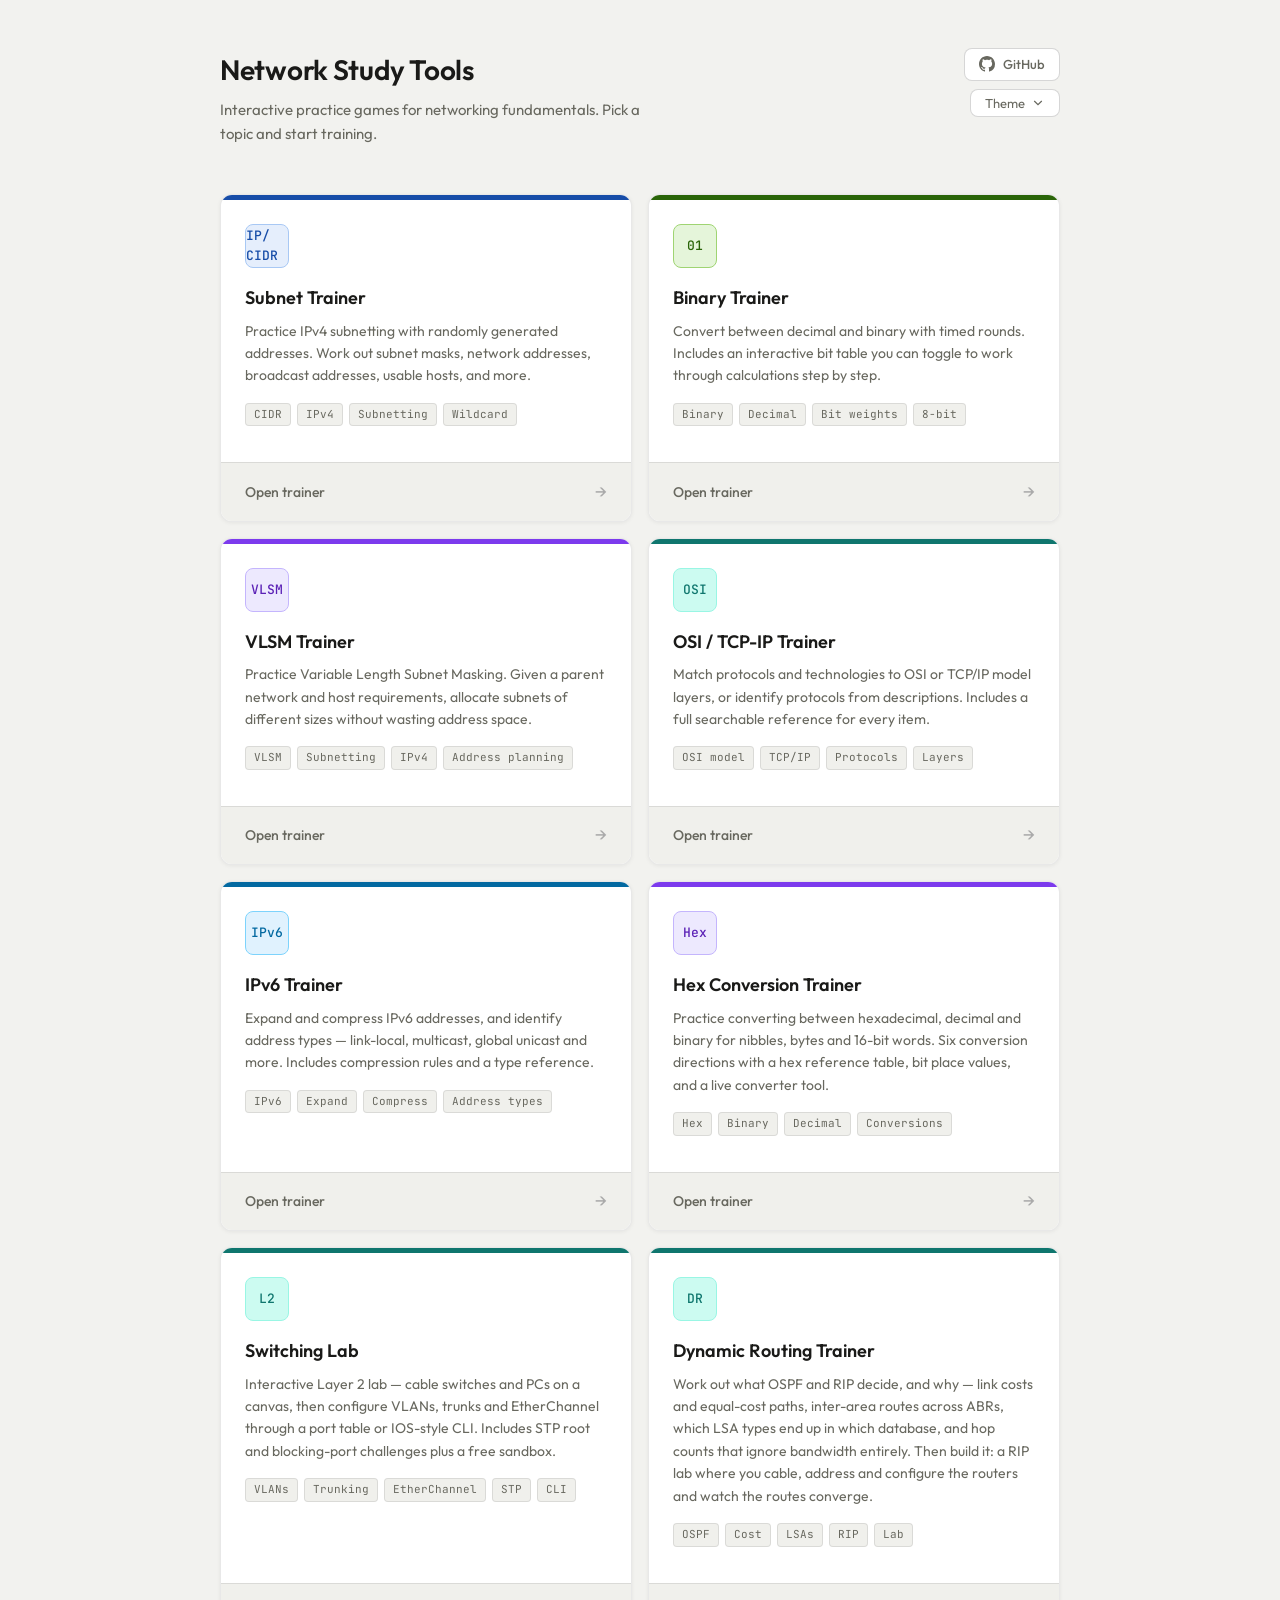
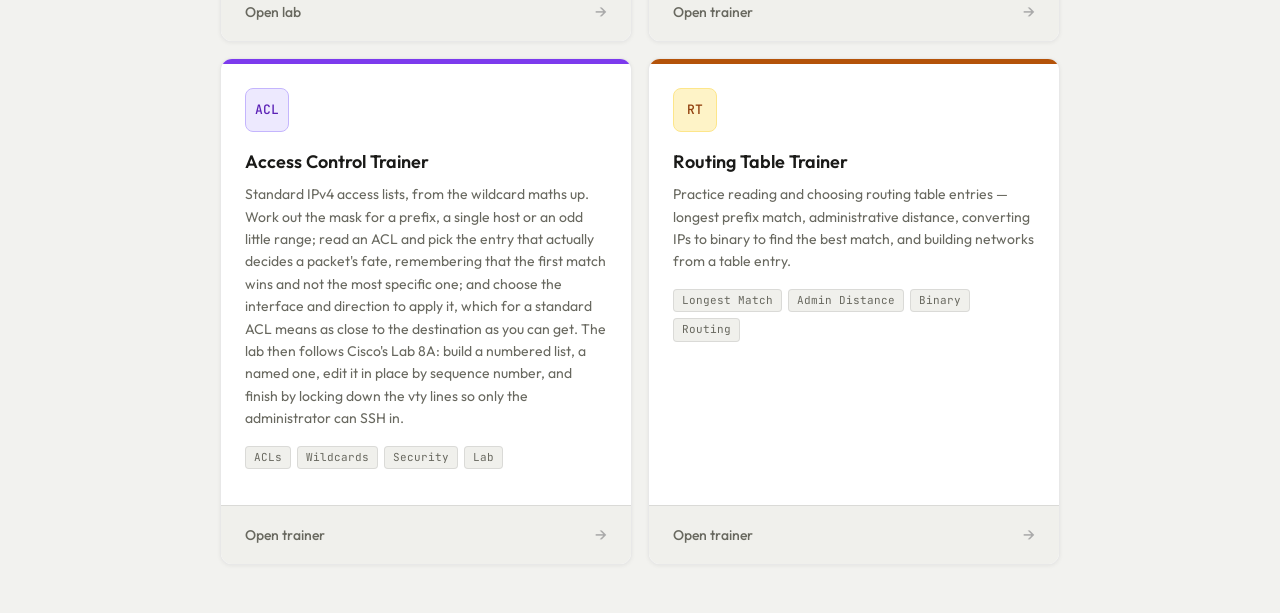
==== index.html @ 1c3f38e8 "Add the Access Control Trainer: standard IPv4 ACLs A new page with three drills and a lab, mirroring" ====
<!DOCTYPE html>
<html lang="en">
<head>
<meta charset="UTF-8">
<meta name="viewport" content="width=device-width, initial-scale=1.0">
<title>Network Study Tools</title>
<link rel="stylesheet" href="styles.css">
<script src="theme.js"></script>
<script src="custom-theme.js"></script>
</head>
<body class="index-page">
<div class="wrap">

  <div class="site-header">
    <div>
      <div class="site-title">Network Study Tools</div>
      <div class="site-sub">Interactive practice games for networking fundamentals. Pick a topic and start training.</div>
    </div>
    <div class="hdr-right">
      <a class="gh-link" href="https://github.com/Josh9569/Networking_Essentials" target="_blank" rel="noopener" title="View source on GitHub">
        <svg viewBox="0 0 16 16" fill="currentColor" aria-hidden="true"><path d="M8 0C3.58 0 0 3.58 0 8c0 3.54 2.29 6.53 5.47 7.59.4.07.55-.17.55-.38 0-.19-.01-.82-.01-1.49-2.01.37-2.53-.49-2.69-.94-.09-.23-.48-.94-.82-1.13-.28-.15-.68-.52-.01-.53.63-.01 1.08.58 1.23.82.72 1.21 1.87.87 2.33.66.07-.52.28-.87.51-1.07-1.78-.2-3.64-.89-3.64-3.95 0-.87.31-1.59.82-2.15-.08-.2-.36-1.02.08-2.12 0 0 .67-.21 2.2.82.64-.18 1.32-.27 2-.27s1.36.09 2 .27c1.53-1.04 2.2-.82 2.2-.82.44 1.1.16 1.92.08 2.12.51.56.82 1.27.82 2.15 0 3.07-1.87 3.75-3.65 3.95.29.25.54.73.54 1.48 0 1.07-.01 1.93-.01 2.2 0 .21.15.46.55.38A8.01 8.01 0 0 0 16 8c0-4.42-3.58-8-8-8z"/></svg>
        <span>GitHub</span>
      </a>
      <div id="theme-toggle-slot"></div>
    </div>
  </div>

  <div class="card-grid">

    <a href="subnet_trainer.html" class="game-card">
      <div class="card-accent blue"></div>
      <div class="card-body">
        <div class="card-icon blue">IP/&#8203;CIDR</div>
        <div class="card-title">Subnet Trainer</div>
        <div class="card-desc">Practice IPv4 subnetting with randomly generated addresses. Work out subnet masks, network addresses, broadcast addresses, usable hosts, and more.</div>
        <div class="card-tags">
          <span class="tag">CIDR</span>
          <span class="tag">IPv4</span>
          <span class="tag">Subnetting</span>
          <span class="tag">Wildcard</span>
        </div>
      </div>
      <div class="card-footer">
        <span class="play-label">Open trainer</span>
        <span class="play-arrow">&#8594;</span>
      </div>
    </a>

    <a href="binary_game.html" class="game-card">
      <div class="card-accent green"></div>
      <div class="card-body">
        <div class="card-icon green">01</div>
        <div class="card-title">Binary Trainer</div>
        <div class="card-desc">Convert between decimal and binary with timed rounds. Includes an interactive bit table you can toggle to work through calculations step by step.</div>
        <div class="card-tags">
          <span class="tag">Binary</span>
          <span class="tag">Decimal</span>
          <span class="tag">Bit weights</span>
          <span class="tag">8-bit</span>
        </div>
      </div>
      <div class="card-footer">
        <span class="play-label">Open trainer</span>
        <span class="play-arrow">&#8594;</span>
      </div>
    </a>


    <a href="vlsm_game.html" class="game-card">
      <div class="card-accent purple"></div>
      <div class="card-body">
        <div class="card-icon purple">VLSM</div>
        <div class="card-title">VLSM Trainer</div>
        <div class="card-desc">Practice Variable Length Subnet Masking. Given a parent network and host requirements, allocate subnets of different sizes without wasting address space.</div>
        <div class="card-tags">
          <span class="tag">VLSM</span>
          <span class="tag">Subnetting</span>
          <span class="tag">IPv4</span>
          <span class="tag">Address planning</span>
        </div>
      </div>
      <div class="card-footer">
        <span class="play-label">Open trainer</span>
        <span class="play-arrow">&#8594;</span>
      </div>
    </a>


    <a href="osi_game.html" class="game-card">
      <div class="card-accent teal"></div>
      <div class="card-body">
        <div class="card-icon teal">OSI</div>
        <div class="card-title">OSI / TCP-IP Trainer</div>
        <div class="card-desc">Match protocols and technologies to OSI or TCP/IP model layers, or identify protocols from descriptions. Includes a full searchable reference for every item.</div>
        <div class="card-tags">
          <span class="tag">OSI model</span>
          <span class="tag">TCP/IP</span>
          <span class="tag">Protocols</span>
          <span class="tag">Layers</span>
        </div>
      </div>
      <div class="card-footer">
        <span class="play-label">Open trainer</span>
        <span class="play-arrow">&#8594;</span>
      </div>
    </a>


    <a href="ipv6_game.html" class="game-card">
      <div class="card-accent sky"></div>
      <div class="card-body">
        <div class="card-icon sky">IPv6</div>
        <div class="card-title">IPv6 Trainer</div>
        <div class="card-desc">Expand and compress IPv6 addresses, and identify address types — link-local, multicast, global unicast and more. Includes compression rules and a type reference.</div>
        <div class="card-tags">
          <span class="tag">IPv6</span>
          <span class="tag">Expand</span>
          <span class="tag">Compress</span>
          <span class="tag">Address types</span>
        </div>
      </div>
      <div class="card-footer">
        <span class="play-label">Open trainer</span>
        <span class="play-arrow">&#8594;</span>
      </div>
    </a>


    <a href="hex_game.html" class="game-card">
      <div class="card-accent purple"></div>
      <div class="card-body">
        <div class="card-icon purple">Hex</div>
        <div class="card-title">Hex Conversion Trainer</div>
        <div class="card-desc">Practice converting between hexadecimal, decimal and binary for nibbles, bytes and 16-bit words. Six conversion directions with a hex reference table, bit place values, and a live converter tool.</div>
        <div class="card-tags">
          <span class="tag">Hex</span>
          <span class="tag">Binary</span>
          <span class="tag">Decimal</span>
          <span class="tag">Conversions</span>
        </div>
      </div>
      <div class="card-footer">
        <span class="play-label">Open trainer</span>
        <span class="play-arrow">&#8594;</span>
      </div>
    </a>


    <a href="switching_lab.html" class="game-card">
      <div class="card-accent teal"></div>
      <div class="card-body">
        <div class="card-icon teal">L2</div>
        <div class="card-title">Switching Lab</div>
        <div class="card-desc">Interactive Layer 2 lab — cable switches and PCs on a canvas, then configure VLANs, trunks and EtherChannel through a port table or IOS-style CLI. Includes STP root and blocking-port challenges plus a free sandbox.</div>
        <div class="card-tags">
          <span class="tag">VLANs</span>
          <span class="tag">Trunking</span>
          <span class="tag">EtherChannel</span>
          <span class="tag">STP</span>
          <span class="tag">CLI</span>
        </div>
      </div>
      <div class="card-footer">
        <span class="play-label">Open lab</span>
        <span class="play-arrow">&#8594;</span>
      </div>
    </a>


    <a href="dynamic_routing.html" class="game-card">
      <div class="card-accent teal"></div>
      <div class="card-body">
        <div class="card-icon teal">DR</div>
        <div class="card-title">Dynamic Routing Trainer</div>
        <div class="card-desc">Work out what OSPF and RIP decide, and why — link costs and equal-cost paths, inter-area routes across ABRs, which LSA types end up in which database, and hop counts that ignore bandwidth entirely. Then build it: a RIP lab where you cable, address and configure the routers and watch the routes converge.</div>
        <div class="card-tags">
          <span class="tag">OSPF</span>
          <span class="tag">Cost</span>
          <span class="tag">LSAs</span>
          <span class="tag">RIP</span>
          <span class="tag">Lab</span>
        </div>
      </div>
      <div class="card-footer">
        <span class="play-label">Open trainer</span>
        <span class="play-arrow">&#8594;</span>
      </div>
    </a>

    <a href="access_control.html" class="game-card">
      <div class="card-accent purple"></div>
      <div class="card-body">
        <div class="card-icon purple">ACL</div>
        <div class="card-title">Access Control Trainer</div>
        <div class="card-desc">Standard IPv4 access lists, from the wildcard maths up. Work out the mask for a prefix, a single host or an odd little range; read an ACL and pick the entry that actually decides a packet's fate, remembering that the first match wins and not the most specific one; and choose the interface and direction to apply it, which for a standard ACL means as close to the destination as you can get. The lab then follows Cisco's Lab 8A: build a numbered list, a named one, edit it in place by sequence number, and finish by locking down the vty lines so only the administrator can SSH in.</div>
        <div class="card-tags">
          <span class="tag">ACLs</span>
          <span class="tag">Wildcards</span>
          <span class="tag">Security</span>
          <span class="tag">Lab</span>
        </div>
      </div>
      <div class="card-footer">
        <span class="play-label">Open trainer</span>
        <span class="play-arrow">&#8594;</span>
      </div>
    </a>

    <a href="routing_game.html" class="game-card">
      <div class="card-accent amber"></div>
      <div class="card-body">
        <div class="card-icon amber">RT</div>
        <div class="card-title">Routing Table Trainer</div>
        <div class="card-desc">Practice reading and choosing routing table entries — longest prefix match, administrative distance, converting IPs to binary to find the best match, and building networks from a table entry.</div>
        <div class="card-tags">
          <span class="tag">Longest Match</span>
          <span class="tag">Admin Distance</span>
          <span class="tag">Binary</span>
          <span class="tag">Routing</span>
        </div>
      </div>
      <div class="card-footer">
        <span class="play-label">Open trainer</span>
        <span class="play-arrow">&#8594;</span>
      </div>
    </a>

  </div>

</div>
</body>
</html>
---- styles.css ----
/* Self-hosted (fonts/) instead of Google Fonts — @import from
   fonts.googleapis.com was render-blocking (CSS parsing stalls until it
   resolves, then a second external origin for the actual font files on
   fonts.gstatic.com) and an unnecessary external dependency for a fully
   static site. Only the weights actually used anywhere in this file are
   here — see fonts/Outfit/ and fonts/JetBrains_Mono/ for the OFL license
   these are distributed under. */
@font-face { font-family: 'Outfit'; src: url('fonts/Outfit/static/Outfit-Regular.ttf') format('truetype'); font-weight: 400; font-style: normal; font-display: swap; }
@font-face { font-family: 'Outfit'; src: url('fonts/Outfit/static/Outfit-Medium.ttf') format('truetype'); font-weight: 500; font-style: normal; font-display: swap; }
@font-face { font-family: 'Outfit'; src: url('fonts/Outfit/static/Outfit-SemiBold.ttf') format('truetype'); font-weight: 600; font-style: normal; font-display: swap; }
@font-face { font-family: 'JetBrains Mono'; src: url('fonts/JetBrains_Mono/static/JetBrainsMono-Regular.ttf') format('truetype'); font-weight: 400; font-style: normal; font-display: swap; }
@font-face { font-family: 'JetBrains Mono'; src: url('fonts/JetBrains_Mono/static/JetBrainsMono-Medium.ttf') format('truetype'); font-weight: 500; font-style: normal; font-display: swap; }

/* ── Variables ─────────────────────────────────────────────────────────────── */
:root {
  --bg:        #f2f2ef;
  --surface:   #ffffff;
  --surface-s: #f0f0ec;
  --text:      #1a1a18;
  --text-s:    #68685f;
  --text-t:    #aaa;
  --border:    rgba(0,0,0,.09);
  --border-m:  rgba(0,0,0,.16);
  --info-bg:   #e5eefc;
  --info-text: #174da8;
  --info-bdr:  #a8c8f4;
  --ok-bg:     #e5f5da;
  --ok-text:   #2a6508;
  --ok-bdr:    #9fd472;
  --warn-bg:   #fdf2d0;
  --warn-text: #8a5200;
  --warn-bdr:  #f0c660;
  --err-bg:    #fce8e8;
  --err-text:  #b22020;
  --err-bdr:   #f0a0a0;
  --r:         8px;
  --rl:        12px;
  --font:  'Outfit', system-ui, sans-serif;
  --mono:  'JetBrains Mono', 'Fira Code', monospace;
}
@media (prefers-color-scheme: dark) {
  :root {
    --bg:        #141412;
    --surface:   #1e1e1c;
    --surface-s: #272725;
    --text:      #f0f0ec;
    --text-s:    #999;
    --text-t:    #555;
    --border:    rgba(255,255,255,.09);
    --border-m:  rgba(255,255,255,.16);
    --info-bg:   #0a1e40;
    --info-text: #7aabf0;
    --info-bdr:  #1a4fa5;
    --ok-bg:     #0a200a;
    --ok-text:   #7ec050;
    --ok-bdr:    #2a6508;
    --warn-bg:   #201200;
    --warn-text: #f0c660;
    --warn-bdr:  #8a5200;
    --err-bg:    #200808;
    --err-text:  #f09090;
    --err-bdr:   #b22020;
  }
}

/* Explicit overrides set by theme.js (data-theme attr on <html>) always win over the
   prefers-color-scheme media query above, regardless of source order, because an
   attribute selector on :root is more specific than a bare :root. This is what lets a
   manual light/dark choice persist across pages and override the OS preference. */
:root[data-theme="light"] {
  --bg:        #f2f2ef;
  --surface:   #ffffff;
  --surface-s: #f0f0ec;
  --text:      #1a1a18;
  --text-s:    #68685f;
  --text-t:    #aaa;
  --border:    rgba(0,0,0,.09);
  --border-m:  rgba(0,0,0,.16);
  --info-bg:   #e5eefc;
  --info-text: #174da8;
  --info-bdr:  #a8c8f4;
  --ok-bg:     #e5f5da;
  --ok-text:   #2a6508;
  --ok-bdr:    #9fd472;
  --warn-bg:   #fdf2d0;
  --warn-text: #8a5200;
  --warn-bdr:  #f0c660;
  --err-bg:    #fce8e8;
  --err-text:  #b22020;
  --err-bdr:   #f0a0a0;
}
:root[data-theme="dark"] {
  --bg:        #141412;
  --surface:   #1e1e1c;
  --surface-s: #272725;
  --text:      #f0f0ec;
  --text-s:    #999;
  --text-t:    #555;
  --border:    rgba(255,255,255,.09);
  --border-m:  rgba(255,255,255,.16);
  --info-bg:   #0a1e40;
  --info-text: #7aabf0;
  --info-bdr:  #1a4fa5;
  --ok-bg:     #0a200a;
  --ok-text:   #7ec050;
  --ok-bdr:    #2a6508;
  --warn-bg:   #201200;
  --warn-text: #f0c660;
  --warn-bdr:  #8a5200;
  --err-bg:    #200808;
  --err-text:  #f09090;
  --err-bdr:   #b22020;
}

/* ── Global theme dropdown (injected by theme.js into #theme-toggle-slot on every page) ──
   Light / Dark / Sync with Device, mirroring the per-page "Options" dropdown's
   look (.opt-btn/.opt-menu/.opt-row) but sized to sit in the header next to
   the chips/GitHub link, with its own class names to avoid colliding with
   each trainer page's own Options dropdown. */
.theme-dd            { position: relative; flex-shrink: 0; }
.theme-dd-btn        { display: flex; align-items: center; gap: 6px; background: var(--surface); border: 1px solid var(--border-m); border-radius: var(--r); padding: 5px 14px; font-family: var(--font); font-size: 13px; color: var(--text-s); cursor: pointer; transition: all .15s; }
.theme-dd-btn:hover  { background: var(--surface-s); color: var(--text); }
.theme-dd.open .theme-dd-btn { background: var(--surface-s); color: var(--text); }
.theme-dd-btn svg    { width: 14px; height: 14px; stroke: currentColor; fill: none; stroke-width: 2; stroke-linecap: round; transition: transform .2s; }
.theme-dd.open .theme-dd-btn svg { transform: rotate(180deg); }

.theme-dd-menu       { display: none; position: absolute; right: 0; top: calc(100% + 6px); width: 190px; background: var(--surface); border: 1px solid var(--border-m); border-radius: var(--rl); padding: 6px; z-index: 100; box-shadow: 0 4px 16px rgba(0,0,0,.10); }
.theme-dd.open .theme-dd-menu { display: block; }
.theme-dd-label      { font-size: 11px; letter-spacing: .07em; text-transform: uppercase; color: var(--text-t); padding: 6px 10px 4px; }
.theme-dd-item       { display: flex; align-items: center; justify-content: space-between; gap: 8px; width: 100%; padding: 8px 10px; border: none; border-radius: var(--r); background: transparent; font-family: var(--font); font-size: 14px; color: var(--text); text-align: left; cursor: pointer; transition: background .12s; }
.theme-dd-item:hover { background: var(--surface-s); }
.theme-dd-item.on    { color: var(--info-text); font-weight: 500; }
.theme-dd-check      { width: 14px; height: 14px; stroke: currentColor; fill: none; stroke-width: 2.5; stroke-linecap: round; stroke-linejoin: round; flex-shrink: 0; }
.theme-dd-item-icons { display: flex; align-items: center; gap: 4px; flex-shrink: 0; }
.theme-dd-edit       { display: flex; align-items: center; justify-content: center; width: 22px; height: 22px; flex-shrink: 0; border: none; border-radius: 6px; background: transparent; color: var(--text-t); cursor: pointer; }
.theme-dd-edit:hover { background: var(--surface); color: var(--info-text); }
.theme-dd-edit svg   { width: 13px; height: 13px; stroke: currentColor; fill: none; stroke-width: 2; stroke-linecap: round; stroke-linejoin: round; }

/* Fallback only: if a page has no #theme-toggle-slot, theme.js pins the dropdown to the corner. */
.theme-dd.tt-fixed          { position: fixed; top: 16px; right: 16px; z-index: 1000; }
.theme-dd.tt-fixed .theme-dd-btn { box-shadow: 0 2px 8px rgba(0,0,0,.08); }

/* ── Reset & base ───────────────────────────────────────────────────────────── */
*, *::before, *::after { box-sizing: border-box; margin: 0; padding: 0; }
body { font-family: var(--font); background-color: var(--bg); background-image: var(--custom-bg-image, none); background-attachment: fixed; background-size: cover; color: var(--text); min-height: 100vh; padding: 2rem 1rem; line-height: 1.6; }
.wrap { max-width: 840px; margin: 0 auto; }
sup  { font-size: .65em; vertical-align: super; }

/* ── Nav ────────────────────────────────────────────────────────────────────── */
.home-link { font-size: 12px; color: var(--text-t); text-decoration: none; display: inline-block; margin-bottom: .5rem; transition: color .15s; }
.home-link:hover { color: var(--text-s); }

/* ── Header ─────────────────────────────────────────────────────────────────── */
.hdr       { display: flex; align-items: flex-start; justify-content: space-between; margin-bottom: 1.5rem; flex-wrap: wrap; gap: 1rem; }
.hdr-title { font-size: 22px; font-weight: 600; }
.hdr-sub   { font-size: 13px; color: var(--text-s); margin-top: 2px; }
.hdr-right { display: flex; flex-direction: column; align-items: flex-end; gap: 8px; }
.chips     { display: flex; gap: 8px; flex-wrap: wrap; }
.chip      { background: var(--surface); border: 1px solid var(--border-m); border-radius: var(--r); padding: 5px 14px; font-size: 13px; color: var(--text-s); }
.chip b    { color: var(--text); font-weight: 500; font-family: var(--mono); }

/* ── Selector buttons (class / mode) ───────────────────────────────────────── */
.cls-row       { display: flex; align-items: center; gap: 8px; margin-bottom: 1rem; flex-wrap: wrap; }
.cls-row > span { font-size: 13px; color: var(--text-s); }
.cbtn       { padding: 5px 14px; border-radius: var(--r); border: 1px solid var(--border-m); background: transparent; cursor: pointer; font-size: 13px; font-family: var(--font); color: var(--text-s); transition: all .15s; }
.cbtn:hover { background: var(--surface-s); color: var(--text); }
.cbtn.on    { background: var(--info-bg); border-color: var(--info-bdr); color: var(--info-text); font-weight: 500; }
.cbtn:disabled, .cbtn:disabled:hover { opacity: .28; cursor: not-allowed; background: transparent; color: var(--text-t); }

/* ── Question card & IP Display ─────────────────────────────────────────────── */
.qcard  { background: var(--surface); border: 1px solid var(--border); border-radius: var(--rl); padding: 1.25rem 1.5rem; margin-bottom: 1rem; }
.qlbl   { font-size: 11px; letter-spacing: .08em; text-transform: uppercase; color: var(--text-t); margin-bottom: .4rem; }
/* A .qlbl section heading that collapses whatever sits under it — pair it
   with .qlbl on a <button>. Chevron points up while the section is open and
   flips down when it's collapsed, the same rotate-on-state idiom .opt-btn
   uses for the Options menu. Reusable on any page: the button owns the
   heading, the page owns what gets hidden. */
/* Resets only what a <button> needs resetting — font-family (the UA's `font`
   shorthand wipes it, and .qlbl doesn't set one), background, border,
   padding. Deliberately NOT font-size/letter-spacing/text-transform/color:
   those come from .qlbl on the same element, and `inherit` here would take
   the parent's values instead, quietly undoing the heading's own styling. */
.sec-toggle       { display: flex; align-items: center; gap: 6px; background: transparent; border: none; padding: 0; cursor: pointer; font-family: inherit; }
.sec-toggle:hover { color: var(--text-s); }
.sec-toggle svg   { width: 12px; height: 12px; stroke: currentColor; fill: none; stroke-width: 2.5; stroke-linecap: round; stroke-linejoin: round; transition: transform .2s; transform: rotate(180deg); }
.sec-toggle.collapsed svg { transform: rotate(0deg); }

/* Instructions pop-out (packet-tracer labs only — switching_lab.html always,
   routing_game.html only while on its IP Routing topic). Same .qcard, same
   look, just pinned to the viewport and slimmed down so it stays visible
   while the learner works the canvas/CLI further down the page. */
.qcard-hdr        { display: flex; align-items: flex-start; justify-content: space-between; gap: 8px; }
.qcard-hdr .qlbl  { margin-bottom: 0; }
.qcard-pop-btn    { width: 22px; height: 22px; margin-top: -2px; display: flex; align-items: center; justify-content: center; flex-shrink: 0; border: none; border-radius: 6px; background: transparent; color: var(--text-t); cursor: pointer; }
.qcard-pop-btn:hover { background: var(--surface-s); color: var(--info-text); }
.qcard-pop-btn svg { width: 14px; height: 14px; stroke: currentColor; fill: none; stroke-width: 2; stroke-linecap: round; stroke-linejoin: round; }
.qcard.popped {
  position: fixed; top: 84px;
  /* Pinned beside .wrap's own left edge (.wrap is max-width:840px,
     margin:0 auto — this mirrors that centering math), not the raw
     viewport edge, so it sits close to the content it's about instead of
     stranded out at the side of an ultra-wide window.

     Anchored by its RIGHT edge rather than its left, because the panel is
     content-sized: growing a left-anchored panel pushes its right edge
     into the page content it's meant to sit beside, while growing a
     right-anchored one expands away into the empty gutter. This is the
     distance from the viewport's right edge to 20px short of .wrap's left
     edge. */
  right: calc(100vw - max(16px, (100vw - 840px) / 2) + 20px);
  /* Sized to fit its own content instead of a fixed width: stays at the
     usual 260px while everything fits, and widens — up to a hard ceiling,
     and never past the gutter it lives in — when it doesn't, rather than
     making the learner scroll a floating panel sideways. IP Routing's
     addressing table is what pushes it: four columns of addresses don't
     fit 260px, but they do fit ~500. Past the ceiling, content wraps as
     before. */
  width: max-content;
  min-width: 260px;
  max-width: min(520px, calc(max(16px, (100vw - 840px) / 2) - 52px));
  max-height: calc(100vh - 100px); overflow-y: auto;
  /* Reserve the vertical scrollbar's width up front. Without this, the
     content is measured, width:max-content settles on that, and *then* the
     scrollbar appears and takes ~15px back out of the content box — the
     panel ends up scrolling sideways by exactly a scrollbar's width. */
  scrollbar-gutter: stable;
  z-index: 45; box-shadow: 0 10px 30px rgba(0,0,0,.20);
  padding: .85rem 1rem;
}
/* Two columns of checklist rows in a panel this narrow would be two
   cramped columns, not two readable ones — the .two-col breakpoint is on
   the viewport, which says nothing about the width of this particular
   container. Confined to the width where the panel actually floats: at or
   below 1600px .popped is inert (the panel docks back inline, see below)
   but the class is still on the element, and an unconditional rule here
   would outrank the .two-col breakpoint on specificity and force one
   column on a docked card at any width. */
@media (min-width: 1600px) {
  .qcard.popped .two-col { grid-template-columns: 1fr; }
  /* The addressing table is the widest thing in the panel, and the gutter
     it has to fit inside is finite — so the floating copy is set denser
     (the same trick .q-prompt/.req-row already use here) rather than left
     to overflow. Shrinking what the content *needs* is what lets
     width:max-content settle below the cap instead of hitting it and
     scrolling sideways anyway. */
  .qcard.popped .rt-table    { font-size: 11.5px; }
  .qcard.popped .rt-table th { padding: 5px 7px; font-size: 9.5px; }
  .qcard.popped .rt-table td { padding: 5px 7px; }
  /* Last resort against sideways scroll: let an address break mid-token in
     the floating panel. Only bites when the table genuinely cannot fit the
     gutter (Hard's six-interface table on a ~1600px screen) — max-content
     sizing still gives every column its full width whenever there's room,
     so this changes nothing in the cases that already fit. */
  .qcard.popped .rt-table td { overflow-wrap: anywhere; }
  .qcard.popped .req-note    { font-size: 11px; }
  .qcard.popped .mono-inl    { padding: 0 3px; }
}
.qcard.popped .q-prompt   { font-size: 13.5px; margin-bottom: 8px; }
.qcard.popped .ipdisp     { font-size: 18px; }
.qcard.popped .req-list   { margin-top: .6rem; gap: 5px; }
.qcard.popped .req-row    { padding: 6px 8px; font-size: 12px; gap: 7px; }
.qcard.popped .req-reason { font-size: 11px; }
/* Not enough spare width beside a centered 840px .wrap for a usable panel +
   gap to clear the page content below this — dock it back inline instead of
   letting it overlap. The threshold is set by what the panel has to hold:
   ~340px for IP Routing's addressing table, + a 20px gap + a 16px screen
   margin on each side of the 840px .wrap ≈ 1590px. It used to be 1440,
   sized for a 260px-wide text-only panel; below ~1590 the table gets
   squeezed to the panel's min-width and starts breaking header words
   mid-syllable, which is worse than simply docking. */
@media (max-width: 1599px) {
  .qcard-pop-btn { display: none !important; }
  .qcard.popped  { position: static; right: auto; width: auto; min-width: 0; max-width: none; max-height: none; overflow-y: visible; box-shadow: none; padding: 1.25rem 1.5rem; }
  .qcard.popped .q-prompt, .qcard.popped .req-row, .qcard.popped .req-reason, .qcard.popped .ipdisp { font-size: revert; }
}
.ipdisp    { font-family: var(--mono); font-size: 26px; font-weight: 500; display: flex; align-items: baseline; gap: 10px; flex-wrap: wrap; margin-bottom: 8px; }
.cidrbadge { font-size: 16px; padding: 2px 12px; border-radius: var(--r); background: var(--info-bg); color: var(--info-text); border: 1px solid var(--info-bdr); }
.clsinfo        { font-size: 13px; color: var(--text-s); }
.clsinfo strong { color: var(--text); font-weight: 500; }

/* ── Custom Inputs ──────────────────────────────────────────────────────────── */
.cust-in       { background: transparent; border: none; outline: none; border-bottom: 2px dashed var(--border-m); color: var(--info-text); font-family: var(--mono); font-size: 26px; font-weight: 600; width: 220px; text-align: center; transition: border-color .2s; }
.cust-in:focus { border-color: var(--info-text); }
.cust-in-c     { background: transparent; border: none; outline: none; color: inherit; font-family: inherit; font-size: inherit; width: 32px; text-align: center; font-weight: 600; }
.cust-in-c::-webkit-outer-spin-button, .cust-in-c::-webkit-inner-spin-button { -webkit-appearance: none; margin: 0; }
.cust-in-c[type=number] { -moz-appearance: textfield; appearance: textfield; }

/* ── Answer grid & Fields ───────────────────────────────────────────────────── */
.agrid             { display: grid; grid-template-columns: 1fr 1fr; gap: 8px; margin-bottom: 1rem; }
.afield            { background: var(--surface); border: 1px solid var(--border); border-radius: var(--r); padding: 10px 12px; position: relative; transition: all 0.2s; }
.afield label      { display: block; font-size: 11px; letter-spacing: .06em; text-transform: uppercase; color: var(--text-t); margin-bottom: 5px; }
.afield input      { width: 100%; font-family: var(--mono); font-size: 14px; background: transparent; border: none; outline: none; color: var(--text); }
.afield input::placeholder { color: var(--text-t); }
.afield.ok         { border-color: var(--ok-bdr);   background: var(--ok-bg); }
.afield.bad        { border-color: var(--err-bdr);  background: var(--err-bg); }
.afield.show       { border-color: var(--warn-bdr); background: var(--warn-bg); }
.ahint             { font-size: 12px; margin-top: 5px; font-family: var(--mono); min-height: 15px; display: flex; justify-content: space-between; align-items: center; }
.afield.ok   .ahint { color: var(--ok-text); }
.afield.bad  .ahint { color: var(--err-text); }
.afield.show .ahint { color: var(--warn-text); }
.afield.class-q    { border: 1.5px solid var(--info-bdr); background: var(--info-bg); grid-column: 1 / -1; }
.afield.class-q label { color: var(--info-text); }
.afield.class-q input { color: var(--info-text); font-size: 16px; font-weight: 500; }

/* ── Field hover tooltips ────────────────────────────────────────────────────── */
.tip-ic            { display: inline-flex; align-items: center; justify-content: center; width: 13px; height: 13px; margin-left: 5px; border-radius: 50%; border: 1px solid var(--border-m); background: var(--surface-s); color: var(--text-t); font-size: 9px; font-weight: 700; letter-spacing: normal; text-transform: none; line-height: 1; cursor: help; position: relative; vertical-align: middle; }
.tip-ic::after     { content: attr(data-tip); position: absolute; left: 50%; bottom: calc(100% + 7px); transform: translateX(-50%); width: max-content; max-width: 220px; background: var(--custom-surface-tip, var(--surface)); color: var(--text-s); border: 1px solid var(--border); font-size: 11.5px; font-weight: 400; letter-spacing: normal; text-transform: none; line-height: 1.4; padding: 6px 9px; border-radius: 6px; opacity: 0; pointer-events: none; transition: opacity .12s ease; z-index: 30; }
.tip-ic::before    { content: ''; position: absolute; left: 50%; bottom: calc(100% + 2px); transform: translateX(-50%); border: 5px solid transparent; border-top-color: var(--custom-surface-tip, var(--surface)); opacity: 0; transition: opacity .12s ease; }
.tip-ic:hover::after, .tip-ic:hover::before,
.tip-ic:focus::after, .tip-ic:focus::before { opacity: 1; }

/* ── Explanations ───────────────────────────────────────────────────────────── */
.expl-btn          { background: transparent; border: 1px solid var(--border-m); color: var(--text-s); border-radius: 4px; padding: 2px 6px; font-size: 10px; cursor: pointer; opacity: 0.8; font-family: var(--font); text-transform: uppercase; letter-spacing: .05em; transition: opacity .15s; }
.expl-btn:hover    { border-color: var(--text-s); color: var(--text);}
.expl-box          { display: none; margin-top: 10px; padding-top: 10px; border-top: 1px dashed var(--border-m); font-size: 13px; font-family: var(--font); color: var(--text); line-height: 1.5; }
.expl-box code     { font-family: var(--mono); background: var(--surface); padding: 2px 4px; border-radius: 4px; border: 1px solid var(--border); font-size: 12px; }
.expl-box.open     { display: block; animation: slideIn .2s ease-out; }
@keyframes slideIn { from { opacity: 0; transform: translateY(-5px); } to { opacity: 1; transform: translateY(0); } }

/* ── Action row & buttons ───────────────────────────────────────────────────── */
.actrow        { display: flex; gap: 8px; margin-bottom: 1.25rem; flex-wrap: wrap; align-items: center; }
.btn           { padding: 8px 20px; border-radius: var(--r); border: 1px solid var(--border-m); font-family: var(--font); font-size: 14px; cursor: pointer; transition: all .15s; }
.btn-p         { background: var(--text); color: var(--surface); font-weight: 500; border-color: transparent; }
.btn-p:hover   { opacity: .83; }
.btn-s         { background: transparent; color: var(--text); }
.btn-s:hover   { background: var(--surface-s); }
.btn-d         { background: transparent; color: var(--err-text); border-color: var(--err-bdr); }
.btn-d:hover   { background: var(--err-bg); }

/* ── Options dropdown ───────────────────────────────────────────────────────── */
.opt-wrap          { position: relative; margin-left: auto; }
.opt-btn           { background: transparent; color: var(--text-s); border: 1px solid var(--border-m); font-size: 14px; padding: 8px 18px; border-radius: var(--r); font-family: var(--font); cursor: pointer; transition: all .15s; display: flex; align-items: center; gap: 6px; }
.opt-btn:hover     { background: var(--surface-s); color: var(--text); }
.opt-btn.open      { background: var(--surface); color: var(--text); }
.opt-btn svg       { width: 14px; height: 14px; stroke: currentColor; fill: none; stroke-width: 2; stroke-linecap: round; transition: transform .2s; }
.opt-btn.open svg  { transform: rotate(180deg); }
.opt-menu          { display: none; position: absolute; right: 0; top: calc(100% + 6px); width: 220px; background: var(--surface); border: 1px solid var(--border-m); border-radius: var(--rl); padding: 6px; z-index: 100; box-shadow: 0 4px 16px rgba(0,0,0,.10); }
.opt-menu.open     { display: block; }
.opt-section-label { font-size: 11px; letter-spacing: .07em; text-transform: uppercase; color: var(--text-t); padding: 6px 10px 4px; }
.opt-row           { display: flex; align-items: center; justify-content: space-between; padding: 8px 10px; border-radius: var(--r); transition: background .12s; cursor: pointer; }
.opt-row:hover     { background: var(--surface-s); }
.opt-row-label     { font-size: 14px; color: var(--text); user-select: none; }

/* ── Toggle switch ──────────────────────────────────────────────────────────── */
.tog                             { position: relative; width: 38px; height: 22px; flex-shrink: 0; }
.tog input                       { opacity: 0; width: 0; height: 0; position: absolute; }
.tog-track                       { position: absolute; inset: 0; background: var(--border-m); border-radius: 11px; transition: background .2s; cursor: pointer; }
.tog-track::before               { content: ''; position: absolute; width: 16px; height: 16px; left: 3px; top: 3px; background: #fff; border-radius: 50%; transition: transform .2s; box-shadow: 0 1px 3px rgba(0,0,0,.2); }
.tog input:checked + .tog-track  { background: var(--info-text); }
.tog input:checked + .tog-track::before { transform: translateX(16px); }

/* ── Feedback banner ────────────────────────────────────────────────────────── */
.fbanner      { padding: 10px 14px; border-radius: var(--r); font-size: 14px; margin-bottom: 1rem; border: 1px solid; display: none; }
.fbanner.ok   { background: var(--ok-bg);   border-color: var(--ok-bdr);   color: var(--ok-text); }
.fbanner.warn { background: var(--warn-bg); border-color: var(--warn-bdr); color: var(--warn-text); }
.fbanner.err  { background: var(--err-bg);  border-color: var(--err-bdr);  color: var(--err-text); }

/* ── Tool blocks & CIDR Visual ──────────────────────────────────────────────── */
.toolsec          { margin-top: .25rem; }
.tool-block       { background: var(--surface); border: 1px solid var(--border); border-radius: var(--rl); padding: 1.1rem 1.25rem; margin-bottom: .75rem; }
.tool-block-title { font-size: 12px; font-weight: 500; letter-spacing: .07em; text-transform: uppercase; color: var(--text-t); margin-bottom: .85rem; }
.tool-note        { font-size: 12px; color: var(--text-s); margin-bottom: .6rem; line-height: 1.5; }

.bgrp    { display: flex; flex-direction: column; align-items: center; gap: 4px; }
.blbl    { font-size: 10px; color: var(--text-t); font-family: var(--mono); }
.brow    { display: flex; gap: 2px; }
.bbox    { width: 25px; height: 25px; border-radius: 4px; display: flex; align-items: center; justify-content: center; font-size: 11px; font-family: var(--mono); font-weight: 500; border: 1px solid var(--border); }
.bbox.nb { background: var(--info-bg); color: var(--info-text); border-color: var(--info-bdr); }
.bbox.hb { background: var(--surface-s); color: var(--text-s); }
.bdge    { display: inline-block; padding: 1px 8px; border-radius: 4px; font-size: 12px; border: 1px solid; }
.bdge-i  { background: var(--info-bg); color: var(--info-text); border-color: var(--info-bdr); }
.bdge-s  { background: var(--surface-s); color: var(--text-s); border-color: var(--border); }

/* ── Magic Number Tool ──────────────────────────────────────────────────────── */
.mn-row-wrap  { display: flex; align-items: center; gap: 10px; margin-bottom: 8px; }
.mn-row-label { font-size: 12px; color: var(--text-s); font-family: var(--mono); width: 46px; flex-shrink: 0; text-align: right; }
.mn-cells     { display: flex; gap: 5px; flex-wrap: wrap; }
.mn-c0        { width: 56px; height: 36px; display: flex; align-items: center; justify-content: center; font-size: 18px; font-family: var(--mono); font-weight: 500; color: var(--text-t); border: 1px solid transparent; border-radius: var(--r); transition: all .18s; }
.mn-c0.active { color: var(--info-text); font-weight: 600; background: var(--info-bg); border-color: var(--info-bdr); }
.mn-c1        { width: 56px; height: 50px; border-radius: var(--r); display: flex; align-items: center; justify-content: center; font-size: 16px; font-family: var(--mono); font-weight: 500; border: 1px solid var(--border-m); background: var(--surface-s); color: var(--text); cursor: pointer; transition: all .18s; user-select: none; }
.mn-c1:hover  { border-color: var(--info-bdr); background: var(--info-bg); color: var(--info-text); }
.mn-c1.sel    { border: 2.5px solid var(--info-text); background: var(--info-bg); color: var(--info-text); border-radius: 50%; transform: scale(1.08); }
.mn-c2        { width: 56px; height: 50px; display: flex; align-items: center; justify-content: center; font-size: 16px; font-family: var(--mono); font-weight: 500; color: var(--text-s); border: 1px solid transparent; border-radius: var(--r); transition: all .18s; }
.mn-c2.sel    { border: 2.5px solid var(--info-text); background: var(--info-bg); color: var(--info-text); border-radius: 50%; }
.mn-eq        { font-size: 14px; color: var(--text-s); font-family: var(--mono); display: flex; align-items: center; gap: 6px; }
.mn-eq .mval  { font-weight: 500; color: var(--text); font-size: 16px; }
.mn-stats      { display: grid; grid-template-columns: repeat(auto-fit, minmax(120px, 1fr)); gap: 8px; margin-bottom: .85rem; }
.mn-stat       { background: var(--surface-s); border: 1px solid var(--border); border-radius: var(--r); padding: 9px 13px; }
.mn-slbl       { font-size: 11px; text-transform: uppercase; letter-spacing: .06em; color: var(--text-t); margin-bottom: 4px; }
.mn-sval       { font-family: var(--mono); font-size: 20px; font-weight: 500; color: var(--text); }

/* ── Magic Number stats toggle ──────────────────────────────────────────────── */
.mn-stats-hdr    { display: flex; align-items: center; justify-content: space-between; margin-bottom: 6px; margin-top: 4px; }
.mn-stats-title  { font-size: 11px; text-transform: uppercase; letter-spacing: .07em; color: var(--text-t); }
.mn-stats-toggle { background: transparent; border: 1px solid var(--border); border-radius: var(--r); padding: 2px 10px; font-size: 12px; font-family: var(--font); color: var(--text-s); cursor: pointer; transition: all .15s; }
.mn-stats-toggle:hover { background: var(--surface-s); color: var(--text); }
.mn-mask-row  { display: flex; align-items: center; gap: 10px; padding: 7px 11px; background: var(--surface-s); border: 1px solid var(--border); border-radius: var(--r); margin-bottom: 6px; }
.mn-cls-badge { font-size: 12px; font-weight: 500; background: var(--surface); padding: 2px 9px; border-radius: 4px; border: 1px solid var(--border-m); color: var(--text-s); white-space: nowrap; }
.mn-mask-val  { font-family: var(--mono); font-size: 15px; font-weight: 500; color: var(--text); }

/* ── Magic Number class / octet selectors ───────────────────────────────────── */
.mn-sel-row       { display: flex; align-items: center; gap: 6px; margin-bottom: 6px; }
.mn-sel-label     { font-size: 12px; color: var(--text-s); font-family: var(--mono); width: 46px; flex-shrink: 0; text-align: right; }
.mn-sel-btn       { padding: 4px 12px; border-radius: var(--r); border: 1px solid var(--border-m); background: transparent; cursor: pointer; font-size: 13px; font-family: var(--font); color: var(--text-s); transition: all .15s; }
.mn-sel-btn:hover { background: var(--surface-s); color: var(--text); }
.mn-sel-btn.on    { background: var(--info-bg); border-color: var(--info-bdr); color: var(--info-text); font-weight: 500; }
.mn-sel-btn:disabled { opacity: 0.28; cursor: not-allowed; border-color: var(--border); color: var(--text-t); }

/* ══════════════════════════════════════════════════════════════════════════════
   INDEX PAGE
══════════════════════════════════════════════════════════════════════════════ */

/* body override — applied via .index-page on <body> */
.index-page { padding: 3rem 1.5rem; }

.site-header { margin-bottom: 3rem; display: flex; justify-content: space-between; align-items: flex-start; gap: 1rem; flex-wrap: wrap; }
.gh-link     { display: inline-flex; align-items: center; gap: .5rem; color: var(--text-s); text-decoration: none; border: 1px solid var(--border-m); border-radius: var(--r); padding: 5px 14px; background: var(--surface); font-size: 13px; font-weight: 500; transition: all .15s; flex-shrink: 0; }
.gh-link:hover { color: var(--text); border-color: var(--border-m); box-shadow: 0 2px 8px rgba(0,0,0,.07); }
.gh-link svg { width: 16px; height: 16px; flex-shrink: 0; }
.site-title  { font-size: 28px; font-weight: 600; letter-spacing: -.01em; margin-bottom: .35rem; }
.site-sub    { font-size: 15px; color: var(--text-s); max-width: 420px; }

.card-grid  { display: grid; grid-template-columns: repeat(auto-fit, minmax(320px, 1fr)); gap: 1rem; }
.game-card  { display: flex; flex-direction: column; text-decoration: none; color: inherit; background: var(--surface); border: 1px solid var(--border); border-radius: var(--rl); overflow: hidden; transition: transform .18s, box-shadow .18s; box-shadow: 0 1px 4px rgba(0,0,0,.06); }
.game-card:hover { transform: translateY(-3px); box-shadow: 0 6px 20px rgba(0,0,0,.10); }

.card-accent       { height: 5px; }
.card-accent.blue  { background: var(--info-text); }
.card-accent.green { background: var(--ok-text); }
.card-accent.purple { background: #7c3aed; }
.card-accent.teal   { background: #0f766e; }
.card-accent.sky    { background: #0369a1; }
.card-accent.amber  { background: #b45309; }
.card-body         { padding: 1.5rem 1.5rem 1.25rem; flex: 1 1 auto; }
.card-icon         { width: 44px; height: 44px; border-radius: var(--r); display: flex; align-items: center; justify-content: center; font-family: var(--mono); font-size: 13px; font-weight: 500; margin-bottom: 1rem; }
.card-icon.blue    { background: var(--info-bg); color: var(--info-text); border: 1px solid var(--info-bdr); }
.card-icon.green   { background: var(--ok-bg);   color: var(--ok-text);   border: 1px solid var(--ok-bdr); }
.card-icon.purple  { background: #ede9fe; color: #5b21b6; border: 1px solid #c4b5fd; }
.card-icon.teal    { background: #ccfbf1; color: #0f766e; border: 1px solid #99f6e4; }
.card-icon.sky     { background: #e0f2fe; color: #0369a1; border: 1px solid #7dd3fc; }
.card-icon.amber   { background: #fef3c7; color: #92400e; border: 1px solid #fde68a; }

/* Custom Theme: the 6 hand-picked accent colors above (purple/teal/sky/amber,
   on top of the existing blue/green which already track the info/ok vars)
   clash with an arbitrary user-chosen palette, so unify every card to the
   theme's own suggested accent instead of the fixed per-card colors. */
:root[data-theme="custom"] .card-accent { background: var(--info-text); }
:root[data-theme="custom"] .card-icon   { background: var(--info-bg); color: var(--accent-ink); border-color: var(--info-bdr); }

/* Custom Theme: "Next"-style primary buttons default to background: var(--text)
   in Light/Dark/Sync (a deliberate inverted-color look, tuned by hand for
   those two palettes), but that means adjusting the Text swatch was also
   repainting every primary button's background. Under Custom, match the
   transparent/outline treatment every other secondary button already has
   (Skip, Reset, Options) instead — accent-colored text and border on a
   transparent background, so it's still clearly the accent-colored action
   without ever looking like a solid, non-transparent block. */
:root[data-theme="custom"] .btn-p { background: transparent; color: var(--info-text); border-color: var(--info-bdr); }

/* Same idea for every other "colored pill with text on it" component
   (toggle buttons, badges, selected rows/cells): Accent should only move
   the pill's own background/border, never its label — the label uses the
   derived --accent-ink shade (see custom-theme.js) instead of the raw
   accent hue, so it can't collapse into the background it sits on. */
:root[data-theme="custom"] .cbtn.on,
:root[data-theme="custom"] .cidrbadge,
:root[data-theme="custom"] .afield.class-q label,
:root[data-theme="custom"] .afield.class-q input,
:root[data-theme="custom"] .bbox.nb,
:root[data-theme="custom"] .bdge-i,
:root[data-theme="custom"] .mn-c0.active,
:root[data-theme="custom"] .mn-c1:hover,
:root[data-theme="custom"] .mn-c1.sel,
:root[data-theme="custom"] .mn-c2.sel,
:root[data-theme="custom"] .mn-sel-btn.on,
:root[data-theme="custom"] .bit-cell.on .bit-digit,
:root[data-theme="custom"] .parent-badge,
:root[data-theme="custom"] .sub-ltr.a,
:root[data-theme="custom"] .ref-table .hi td,
:root[data-theme="custom"] .opt-card:not(:disabled):hover,
:root[data-theme="custom"] .explain .ex-prefix,
:root[data-theme="custom"] .rb-osi,
:root[data-theme="custom"] .type-btn:not(:disabled):hover,
:root[data-theme="custom"] .rule-num,
:root[data-theme="custom"] .prefix-badge,
:root[data-theme="custom"] .custom-src-btn.on,
:root[data-theme="custom"] .custom-cls-btn.on,
:root[data-theme="custom"] .rt-row.sel td,
:root[data-theme="custom"] .rt-code.src-S,
:root[data-theme="custom"] .bin-card-ip.sel,
:root[data-theme="custom"] .ct-bgtype-btn.on,
:root[data-theme="custom"] #ct-customize.on {
  color: var(--accent-ink);
}
.card-title        { font-size: 18px; font-weight: 600; margin-bottom: .4rem; }
.card-desc         { font-size: 14px; color: var(--text-s); line-height: 1.6; margin-bottom: 1rem; }
.card-tags         { display: flex; gap: 6px; flex-wrap: wrap; margin-bottom: 1rem; }
.tag               { font-size: 11px; font-family: var(--mono); background: var(--surface-s); border: 1px solid var(--border); border-radius: 4px; padding: 2px 8px; color: var(--text-s); }
.card-footer       { margin-top: auto; display: flex; align-items: center; justify-content: space-between; padding: .9rem 1.5rem; background: var(--surface-s); border-top: 1px solid var(--border); }
.play-label        { font-size: 14px; font-weight: 500; color: var(--text-s); }
.play-arrow        { font-size: 18px; color: var(--text-t); transition: transform .15s; }
.game-card:hover .play-arrow { transform: translateX(4px); color: var(--text-s); }

/* ══════════════════════════════════════════════════════════════════════════════
   BINARY TRAINER
══════════════════════════════════════════════════════════════════════════════ */

.mode-row        { display: flex; align-items: center; gap: 8px; margin-bottom: 1rem; flex-wrap: wrap; }
.mode-row > span { font-size: 13px; color: var(--text-s); }

/* question value display */
.q-val      { font-family: var(--mono); font-size: 38px; font-weight: 500; color: var(--text); letter-spacing: .04em; margin-bottom: 8px; }
.q-val.bin  { letter-spacing: .18em; }
.q-hint     { font-size: 13px; color: var(--text-s); }

/* single-answer layout overrides */
.afield.large          { padding: 14px 16px; margin-bottom: 1rem; }
.afield.large input    { font-size: 24px; font-weight: 500; letter-spacing: .05em; }
.afield.large input::placeholder { font-weight: 400; }
.afield.large .ahint   { font-size: 13px; margin-top: 6px; min-height: 16px; }

/* interactive bit table */
.bit-cells           { display: flex; gap: 5px; flex-wrap: wrap; margin-bottom: .85rem; }
.bit-cell            { width: 72px; height: 66px; border-radius: var(--r); display: flex; flex-direction: column; align-items: center; justify-content: center; gap: 4px; border: 1px solid var(--border-m); background: var(--surface-s); cursor: pointer; transition: all .15s; user-select: none; }
.bit-cell:hover      { border-color: var(--info-bdr); }
.bit-cell.on         { background: var(--info-bg); border-color: var(--info-bdr); }
.bit-weight          { font-size: 11px; color: var(--text-t); font-family: var(--mono); }
.bit-digit           { font-size: 22px; font-weight: 600; font-family: var(--mono); color: var(--text-s); }
.bit-cell.on .bit-digit { color: var(--info-text); }
.bt-readout          { display: flex; align-items: center; gap: 20px; font-size: 13px; color: var(--text-s); margin-bottom: .6rem; flex-wrap: wrap; }
.bt-readout .bt-lbl  { font-size: 11px; text-transform: uppercase; letter-spacing: .06em; color: var(--text-t); }
.bt-readout .bt-val  { font-family: var(--mono); font-size: 20px; font-weight: 500; color: var(--text); }
.bt-readout .bt-bin-val { font-family: var(--mono); font-size: 16px; font-weight: 500; color: var(--text); letter-spacing: .12em; }

/* powers of 2 */
.pow-grid     { display: grid; grid-template-columns: repeat(8, 1fr); gap: 6px; }
.pow-cell     { background: var(--surface-s); border: 1px solid var(--border); border-radius: var(--r); padding: 9px 4px; text-align: center; font-family: var(--mono); }
.pow-cell .ex { font-size: 10px; color: var(--text-t); }
.pow-cell .vl { font-size: 14px; font-weight: 500; color: var(--text); margin: 3px 0; }
.pow-cell .bt { font-size: 10px; color: var(--text-s); }

/* ══════════════════════════════════════════════════════════════════════════════
   VLSM TRAINER
══════════════════════════════════════════════════════════════════════════════ */

.diff-row        { display: flex; align-items: center; gap: 8px; margin-bottom: 1rem; flex-wrap: wrap; }
.diff-row > span { font-size: 13px; color: var(--text-s); }

/* parent network display */
.parent-disp    { font-family: var(--mono); font-size: 26px; font-weight: 500; display: flex; align-items: baseline; gap: 10px; flex-wrap: wrap; margin-bottom: 10px; }
.parent-badge   { font-size: 16px; padding: 2px 12px; border-radius: var(--r); background: var(--info-bg); color: var(--info-text); border: 1px solid var(--info-bdr); }
.cls-badge-disp { font-size: 14px; padding: 2px 11px; border-radius: var(--r); background: var(--ok-bg); color: var(--ok-text); border: 1px solid var(--ok-bdr); font-family: var(--font); font-weight: 500; }
.req-row        { display: flex; gap: 8px; flex-wrap: wrap; margin-top: 2px; }
.req-chip       { font-size: 13px; font-family: var(--mono); background: var(--surface-s); border: 1px solid var(--border-m); border-radius: var(--r); padding: 3px 10px; color: var(--text-s); }
.req-chip strong { color: var(--text); font-weight: 500; }
.req-note       { font-size: 12px; color: var(--text-t); margin-top: 8px; }

/* subnet panels */
.subnets    { display: flex; flex-direction: column; gap: 10px; margin-bottom: 1rem; }
.sub-panel  { background: var(--surface); border: 1px solid var(--border); border-radius: var(--rl); overflow: hidden; }
.sub-hdr    { display: flex; align-items: center; gap: 10px; padding: 10px 14px; background: var(--surface-s); border-bottom: 1px solid var(--border); }
.sub-ltr    { width: 28px; height: 28px; border-radius: 50%; display: flex; align-items: center; justify-content: center; font-size: 13px; font-weight: 600; flex-shrink: 0; }
.sub-ltr.a  { background: var(--info-bg);  color: var(--info-text);  border: 1px solid var(--info-bdr); }
.sub-ltr.b  { background: var(--ok-bg);    color: var(--ok-text);    border: 1px solid var(--ok-bdr); }
.sub-ltr.c  { background: var(--warn-bg);  color: var(--warn-text);  border: 1px solid var(--warn-bdr); }
.sub-ltr.d  { background: var(--err-bg);   color: var(--err-text);   border: 1px solid var(--err-bdr); }
.sub-ltr.e  { background: var(--surface-s); color: var(--text-s);    border: 1px solid var(--border-m); }
.sub-ltr.f  { background: #ede9fe; color: #5b21b6; border: 1px solid #c4b5fd; }
.sub-ltr.g  { background: #fef9c3; color: #713f12; border: 1px solid #fde047; }
.sub-ltr.h  { background: #fce7f3; color: #831843; border: 1px solid #fbcfe8; }
.sub-need   { font-size: 14px; color: var(--text-s); }
.sub-need strong { color: var(--text); font-weight: 500; }
.sub-fields { display: grid; grid-template-columns: 1fr 1fr; gap: 0; }
.sub-fields .afield { border: none; border-right: 1px solid var(--border); border-bottom: 1px solid var(--border); border-radius: 0; }
.sub-fields .afield:nth-child(even) { border-right: none; }
.sub-fields .afield:nth-last-child(-n+2) { border-bottom: none; }

/* CIDR field wrapper */
.cidr-wrap       { display: flex; align-items: center; }
.cidr-slash      { font-family: var(--mono); font-size: 16px; color: var(--text-s); margin-right: 2px; line-height: 1; }
.cidr-wrap input { flex: 1; width: auto; }

/* CIDR reference table */
/* border-collapse: separate + border-spacing: 0 here (not collapse) — a
   table's own border-radius doesn't clip collapsed borders in Firefox
   (Chromium does), so a collapsed .ref-table renders square corners there
   even though overflow:hidden looks like it should round them. Separate
   mode with zero spacing keeps the exact same row-divider look (only
   border-bottom is ever set on th/td, so there's nothing for adjacent
   cells' borders to double up on) while actually clipping to the radius
   in every browser. */
.ref-table          { width: 100%; border-collapse: separate; border-spacing: 0; font-family: var(--mono); font-size: 13px; background: var(--surface); border: 1px solid var(--border); border-radius: var(--r); overflow: hidden; }
.ref-table th       { background: var(--surface-s); padding: 7px 10px; text-align: left; font-weight: 500; border-bottom: 1px solid var(--border); color: var(--text-s); font-size: 11px; font-family: var(--font); }
.ref-table td       { padding: 7px 10px; border-bottom: 1px solid var(--border); color: var(--text); }
.ref-table tr:last-child td { border-bottom: none; }
.ref-table tr:hover td { background: var(--surface-s); }
.ref-table .cidr-col { color: var(--info-text); font-weight: 500; }
.ref-table .hi      { background: var(--info-bg); }
.ref-table .hi td   { color: var(--info-text); }

/* custom config card */
.custom-card        { background: var(--surface); border: 1px solid var(--border); border-radius: var(--rl); padding: 1.25rem 1.5rem; margin-bottom: 1rem; }
.custom-card-title  { font-size: 12px; font-weight: 500; letter-spacing: .07em; text-transform: uppercase; color: var(--text-t); margin-bottom: 1rem; }
.custom-count-row   { display: flex; align-items: center; gap: 10px; padding-bottom: .85rem; border-bottom: 1px solid var(--border); margin-bottom: .85rem; }
.custom-count-lbl   { font-size: 14px; color: var(--text); font-weight: 500; flex: 1; }
.custom-num-inp     { font-family: var(--mono); font-size: 15px; font-weight: 500; background: var(--surface-s); border: 1px solid var(--border-m); border-radius: var(--r); padding: 5px 10px; width: 72px; text-align: center; color: var(--text); outline: none; -moz-appearance: textfield; appearance: textfield; }
.custom-num-inp::-webkit-outer-spin-button,
.custom-num-inp::-webkit-inner-spin-button { -webkit-appearance: none; }
.custom-num-inp:focus { border-color: var(--info-bdr); }
.rand-btn           { padding: 5px 10px; border-radius: var(--r); border: 1px solid var(--border); background: var(--surface-s); cursor: pointer; font-size: 13px; color: var(--text-s); transition: all .15s; }
.rand-btn:hover     { background: var(--surface); color: var(--text); border-color: var(--border-m); }
.custom-hosts       { border: 1px solid var(--border); border-radius: var(--r); overflow: hidden; margin-bottom: 1rem; }
.custom-host-row    { display: flex; align-items: center; gap: 10px; padding: 9px 12px; border-bottom: 1px solid var(--border); background: var(--surface); }
.custom-host-row:last-child { border-bottom: none; }
.chr-badge          { width: 24px; height: 24px; border-radius: 50%; display: flex; align-items: center; justify-content: center; font-size: 12px; font-weight: 600; flex-shrink: 0; }
.chr-lbl            { font-size: 13px; color: var(--text-s); flex: 1; }
.chr-unit           { font-size: 13px; color: var(--text-t); margin-left: 4px; }
.custom-actions     { display: flex; gap: 8px; flex-wrap: wrap; }

/* ══════════════════════════════════════════════════════════════════════════════
   OSI / TCP-IP TRAINER
══════════════════════════════════════════════════════════════════════════════ */

.sel-row        { display: flex; align-items: center; gap: 8px; margin-bottom: .65rem; flex-wrap: wrap; }
.sel-row > span { font-size: 13px; color: var(--text-s); min-width: 50px; }

/* question card internals (shared with IPv6) */
.q-type-tag { font-size: 11px; letter-spacing: .08em; text-transform: uppercase; color: var(--text-t); margin-bottom: .4rem; }
.q-subject  { font-family: var(--mono); font-size: 26px; font-weight: 500; color: var(--text); margin-bottom: 6px; line-height: 1.3; }
.q-prompt   { font-size: 18px; font-weight: 500; color: var(--text); line-height: 1.4; margin-bottom: 6px; }
.q-sub      { font-size: 13px; color: var(--text-s); }

/* layer buttons */
.layers-grid { display: grid; grid-template-columns: repeat(auto-fill, minmax(150px, 1fr)); gap: 8px; margin-bottom: 1rem; }
.layer-btn   { padding: 12px 14px; border-radius: var(--r); border: 1px solid var(--border-m); background: var(--surface); cursor: pointer; text-align: left; font-family: var(--font); transition: all .15s; }
.layer-btn:not(:disabled):hover { background: var(--info-bg); border-color: var(--info-bdr); }
.layer-btn .ln    { font-size: 11px; color: var(--text-t); font-family: var(--mono); margin-bottom: 3px; }
.layer-btn .lname { font-size: 14px; font-weight: 500; color: var(--text); }
.layer-btn.correct { background: var(--ok-bg)  !important; border-color: var(--ok-bdr)  !important; }
.layer-btn.correct .ln, .layer-btn.correct .lname { color: var(--ok-text); }
.layer-btn.wrong   { background: var(--err-bg) !important; border-color: var(--err-bdr) !important; }
.layer-btn.wrong .ln, .layer-btn.wrong .lname { color: var(--err-text); }
.layer-btn:disabled { cursor: default; opacity: .7; }

/* protocol option buttons */
.opts-grid { display: grid; grid-template-columns: 1fr 1fr; gap: 8px; margin-bottom: 1rem; }
.opt-card  { padding: 16px 14px; border-radius: var(--r); border: 1px solid var(--border-m); background: var(--surface); cursor: pointer; text-align: center; font-family: var(--mono); font-size: 15px; font-weight: 500; color: var(--text); transition: all .15s; line-height: 1.3; }
.opt-card:not(:disabled):hover { background: var(--info-bg); border-color: var(--info-bdr); color: var(--info-text); }
.opt-card.correct { background: var(--ok-bg)  !important; border-color: var(--ok-bdr)  !important; color: var(--ok-text)  !important; }
.opt-card.wrong   { background: var(--err-bg) !important; border-color: var(--err-bdr) !important; color: var(--err-text) !important; }
.opt-card:disabled { cursor: default; opacity: .7; }

/* explanation box (shared with IPv6) */
.explain           { background: var(--surface-s); border: 1px solid var(--border); border-radius: var(--r); padding: 12px 14px; font-size: 14px; color: var(--text-s); margin-bottom: 1rem; line-height: 1.65; display: none; }
.explain .ex-name  { font-weight: 500; color: var(--text); font-size: 15px; margin-bottom: 3px; }
.explain .ex-layer { font-family: var(--mono); font-size: 12px; color: var(--info-text); margin-bottom: 8px; }
.explain .ex-prefix { font-family: var(--mono); font-size: 12px; color: var(--info-text); background: var(--info-bg); border: 1px solid var(--info-bdr); padding: 1px 8px; border-radius: 4px; display: inline-block; margin-bottom: 8px; }
.explain.visible   { display: block; }

/* searchable reference panel */
.ref-search-wrap { position: relative; margin-bottom: .75rem; }
.ref-search-icon { position: absolute; left: 10px; top: 50%; transform: translateY(-50%); pointer-events: none; color: var(--text-t); }
.ref-search-icon svg { width: 16px; height: 16px; stroke: currentColor; fill: none; stroke-width: 2; stroke-linecap: round; }
.ref-search      { width: 100%; padding: 8px 12px 8px 34px; border-radius: var(--r); border: 1px solid var(--border-m); background: var(--surface); font-family: var(--font); font-size: 14px; color: var(--text); outline: none; }
.ref-search:focus { border-color: var(--info-bdr); }
.ref-section-hdr { font-size: 11px; font-weight: 500; letter-spacing: .08em; text-transform: uppercase; color: var(--text-t); margin: 1rem 0 .5rem; }
.ref-grid        { display: grid; grid-template-columns: repeat(auto-fill, minmax(260px, 1fr)); gap: 8px; margin-bottom: .75rem; }
.ref-card        { background: var(--surface-s); border: 1px solid var(--border); border-radius: var(--r); padding: 11px 13px; }
.ref-card.hidden { display: none; }
.ref-card-top    { display: flex; align-items: flex-start; justify-content: space-between; gap: 8px; margin-bottom: 6px; flex-wrap: wrap; }
.ref-card-name   { font-size: 14px; font-weight: 500; color: var(--text); }
.ref-badges      { display: flex; gap: 4px; flex-wrap: wrap; }
.rbadge          { font-size: 10px; font-family: var(--mono); padding: 1px 7px; border-radius: 4px; border: 1px solid; white-space: nowrap; }
.rb-osi          { background: var(--info-bg); color: var(--info-text); border-color: var(--info-bdr); }
.rb-tcp          { background: var(--ok-bg);   color: var(--ok-text);   border-color: var(--ok-bdr); }
.rb-port         { background: var(--surface);  color: var(--text-s);    border-color: var(--border-m); }
.ref-card-desc   { font-size: 12px; color: var(--text-s); line-height: 1.55; }
.ref-empty       { font-size: 14px; color: var(--text-t); text-align: center; padding: 2rem 0; }

/* ══════════════════════════════════════════════════════════════════════════════
   IPV6 TRAINER
══════════════════════════════════════════════════════════════════════════════ */

.ipv6-disp { font-family: var(--mono); font-size: 22px; font-weight: 500; color: var(--text); letter-spacing: .04em; margin-bottom: 8px; word-break: break-all; line-height: 1.4; }

/* typed answer field */
.ans-field             { background: var(--surface); border: 1px solid var(--border); border-radius: var(--r); padding: 14px 16px; margin-bottom: 1rem; }
.ans-field label       { display: block; font-size: 11px; letter-spacing: .06em; text-transform: uppercase; color: var(--text-t); margin-bottom: 6px; }
.ans-field input       { width: 100%; font-family: var(--mono); font-size: 16px; background: transparent; border: none; outline: none; color: var(--text); }
.ans-field input::placeholder { color: var(--text-t); }
.ans-field.ok          { border-color: var(--ok-bdr);   background: var(--ok-bg); }
.ans-field.bad         { border-color: var(--err-bdr);  background: var(--err-bg); }
.ans-field.show        { border-color: var(--warn-bdr); background: var(--warn-bg); }
.ans-hint              { font-size: 12px; margin-top: 5px; font-family: var(--mono); min-height: 15px; }
.ans-field.ok   .ans-hint { color: var(--ok-text); }
.ans-field.bad  .ans-hint { color: var(--err-text); }
.ans-field.show .ans-hint { color: var(--warn-text); }

/* identify type buttons */
.type-grid          { display: grid; grid-template-columns: repeat(auto-fill, minmax(150px, 1fr)); gap: 8px; margin-bottom: 1rem; }
.type-btn           { padding: 12px 10px; border-radius: var(--r); border: 1px solid var(--border-m); background: var(--surface); cursor: pointer; text-align: center; font-family: var(--font); font-size: 14px; font-weight: 500; color: var(--text); transition: all .15s; }
.type-btn:not(:disabled):hover { background: var(--info-bg); border-color: var(--info-bdr); color: var(--info-text); }
.type-btn.correct   { background: var(--ok-bg)  !important; border-color: var(--ok-bdr)  !important; color: var(--ok-text)  !important; }
.type-btn.wrong     { background: var(--err-bg) !important; border-color: var(--err-bdr) !important; color: var(--err-text) !important; }
.type-btn:disabled  { cursor: default; opacity: .7; }

/* compression rules */
.rules-list            { list-style: none; padding: 0; }
.rule-item             { display: flex; gap: 12px; padding: 10px 0; border-bottom: 1px solid var(--border); align-items: flex-start; }
.rule-item:last-child  { border-bottom: none; }
.rule-num              { font-size: 12px; font-weight: 600; color: var(--info-text); background: var(--info-bg); border: 1px solid var(--info-bdr); border-radius: 50%; width: 24px; height: 24px; display: flex; align-items: center; justify-content: center; flex-shrink: 0; }
.rule-body             { font-size: 13px; color: var(--text-s); line-height: 1.55; }
.rule-body strong      { color: var(--text); }
.rule-ex               { font-family: var(--mono); font-size: 12px; margin-top: 5px; background: var(--surface); border: 1px solid var(--border); border-radius: 4px; padding: 4px 8px; display: inline-block; color: var(--text); word-break: break-all; }

/* address type reference table */
.type-ref-table    { width: 100%; border-collapse: collapse; font-size: 13px; }
.type-ref-table th { background: var(--surface-s); padding: 7px 10px; text-align: left; font-weight: 500; border-bottom: 1px solid var(--border); color: var(--text-s); font-size: 11px; letter-spacing: .05em; text-transform: uppercase; }
.type-ref-table td { padding: 9px 10px; border-bottom: 1px solid var(--border); color: var(--text); vertical-align: top; }
.type-ref-table tr:last-child td { border-bottom: none; }
.type-ref-table tr:hover td { background: var(--surface-s); }
.prefix-badge      { font-family: var(--mono); font-size: 12px; background: var(--info-bg); color: var(--info-text); border: 1px solid var(--info-bdr); padding: 1px 7px; border-radius: 4px; white-space: nowrap; }

/* IPv6 analyzer */
.az-row   { display: flex; gap: 8px; margin-bottom: .75rem; }
.az-input { font-family: var(--mono); font-size: 14px; background: var(--surface); border: 1px solid var(--border-m); border-radius: var(--r); padding: 7px 10px; flex: 1; color: var(--text); outline: none; }
.az-input:focus { border-color: var(--info-bdr); }
.az-result { background: var(--surface-s); border: 1px solid var(--border); border-radius: var(--r); padding: 11px 13px; font-size: 13px; }
.az-field  { display: flex; gap: 10px; margin-bottom: 6px; align-items: baseline; }
.az-field:last-child { margin-bottom: 0; }
.az-lbl    { font-size: 11px; text-transform: uppercase; letter-spacing: .06em; color: var(--text-t); width: 80px; flex-shrink: 0; font-family: var(--font); }
.az-val    { font-family: var(--mono); color: var(--text); word-break: break-all; }

/* ── VLSM custom config – parent network section ───────────────────────────── */
.custom-parent-sec   { border: 1px solid var(--border); border-radius: var(--r); padding: 12px; margin-bottom: .85rem; }
.custom-sec-lbl      { font-size: 11px; text-transform: uppercase; letter-spacing: .07em; color: var(--text-t); margin-bottom: 8px; }
.custom-src-btns     { display: flex; gap: 6px; margin-bottom: 10px; }
.custom-src-btn      { padding: 4px 12px; border-radius: var(--r); border: 1px solid var(--border-m); background: transparent; cursor: pointer; font-size: 13px; font-family: var(--font); color: var(--text-s); transition: all .15s; }
.custom-src-btn:hover{ background: var(--surface-s); color: var(--text); }
.custom-src-btn.on   { background: var(--info-bg); border-color: var(--info-bdr); color: var(--info-text); font-weight: 500; }
.custom-cls-row      { display: flex; align-items: center; gap: 6px; flex-wrap: wrap; }
.custom-cls-lbl      { font-size: 12px; color: var(--text-s); }
.custom-cls-btn      { padding: 4px 11px; border-radius: var(--r); border: 1px solid var(--border-m); background: transparent; cursor: pointer; font-size: 13px; font-family: var(--font); color: var(--text-s); transition: all .15s; }
.custom-cls-btn:hover{ background: var(--surface-s); color: var(--text); }
.custom-cls-btn.on   { background: var(--info-bg); border-color: var(--info-bdr); color: var(--info-text); font-weight: 500; }
.custom-manual-wrap  { display: flex; align-items: center; gap: 8px; flex-wrap: wrap; }
.custom-ip-inp       { font-family: var(--mono); font-size: 14px; background: var(--surface-s); border: 1px solid var(--border-m); border-radius: var(--r); padding: 5px 10px; width: 175px; color: var(--text); outline: none; }
.custom-ip-inp:focus { border-color: var(--info-bdr); }
.custom-cidr-inp     { font-family: var(--mono); font-size: 14px; background: var(--surface-s); border: 1px solid var(--border-m); border-radius: var(--r); padding: 5px 8px; width: 52px; color: var(--text); outline: none; text-align: center; -moz-appearance: textfield; appearance: textfield; }
.custom-cidr-inp::-webkit-outer-spin-button,
.custom-cidr-inp::-webkit-inner-spin-button { -webkit-appearance: none; }
.custom-cidr-inp:focus { border-color: var(--info-bdr); }
.custom-net-preview  { font-size: 12px; color: var(--text-t); margin-top: 7px; }
.custom-net-preview .np-val { font-family: var(--mono); color: var(--text-s); }
.custom-msg          { border-radius: var(--r); padding: 9px 13px; font-size: 13px; margin-bottom: .75rem; border: 1px solid; line-height: 1.5; }
.custom-msg.warn     { background: var(--warn-bg); border-color: var(--warn-bdr); color: var(--warn-text); }
.custom-msg.err      { background: var(--err-bg);  border-color: var(--err-bdr);  color: var(--err-text); }

/* ══════════════════════════════════════════════════════════════════════════════
   HEX CONVERSION TRAINER
══════════════════════════════════════════════════════════════════════════════ */

/* selector rows */
.conv-row        { display: flex; align-items: center; gap: 8px; margin-bottom: .65rem; flex-wrap: wrap; }
.conv-row > span { font-size: 13px; color: var(--text-s); min-width: 44px; }

.q-val.hex  { letter-spacing: .1em; }

/* hex reference table */
.hex-ref-table    { width: 100%; border-collapse: collapse; font-family: var(--mono); font-size: 13px; }
.hex-ref-table th { background: var(--surface-s); padding: 6px 10px; text-align: center; font-weight: 500; border-bottom: 1px solid var(--border); color: var(--text-s); font-size: 11px; font-family: var(--font); text-transform: uppercase; letter-spacing: .05em; }
.hex-ref-table td { padding: 5px 10px; border-bottom: 1px solid var(--border); text-align: center; color: var(--text); }
.hex-ref-table tr:last-child td { border-bottom: none; }
.hex-ref-table tr:hover td { background: var(--surface-s); }
.hex-ref-table .hx  { color: var(--info-text); font-weight: 600; font-size: 15px; }
.hex-ref-table .dc  { color: var(--text-s); }
.hex-ref-table .bn  { letter-spacing: .08em; font-size: 12px; }
.hex-ref-table .sep { width: 14px; border: none !important; background: none !important; }

/* bit place values */
.place-val-grid { display: flex; gap: 5px; flex-wrap: wrap; }
.pv-cell        { display: flex; flex-direction: column; align-items: center; gap: 3px; background: var(--surface-s); border: 1px solid var(--border); border-radius: var(--r); padding: 7px 6px; min-width: 42px; }
.pv-pos         { font-size: 10px; color: var(--text-t); font-family: var(--mono); }
.pv-val         { font-size: 13px; font-weight: 500; color: var(--text); font-family: var(--mono); }
.pv-hex         { font-size: 10px; color: var(--info-text); font-family: var(--mono); }

/* converter tool */
.conv-tool-row          { display: flex; gap: 8px; margin-bottom: .75rem; }
.conv-tool-inp          { font-family: var(--mono); font-size: 14px; background: var(--surface); border: 1px solid var(--border-m); border-radius: var(--r); padding: 7px 10px; flex: 1; color: var(--text); outline: none; }
.conv-tool-inp:focus    { border-color: var(--info-bdr); }
.conv-tool-result       { background: var(--surface-s); border: 1px solid var(--border); border-radius: var(--r); padding: 11px 13px; }
.conv-tool-field        { display: flex; gap: 10px; margin-bottom: 6px; align-items: baseline; }
.conv-tool-field:last-child { margin-bottom: 0; }
.conv-tool-lbl          { font-size: 11px; text-transform: uppercase; letter-spacing: .06em; color: var(--text-t); width: 60px; flex-shrink: 0; font-family: var(--font); }
.conv-tool-val          { font-family: var(--mono); color: var(--text); word-break: break-all; }

/* ══════════════════════════════════════════════════════════════════════════════
   SWITCHING LAB
══════════════════════════════════════════════════════════════════════════════ */

/* canvas card */
.lab-card    { background: var(--surface); border: 1px solid var(--border); border-radius: var(--rl); padding: .9rem 1rem 1rem; margin-bottom: 1rem; }
.lab-toolbar { display: flex; align-items: center; justify-content: space-between; gap: 10px; margin-bottom: .6rem; flex-wrap: wrap; }
.palette     { display: flex; gap: 6px; }
.legend      { display: flex; gap: 14px; flex-wrap: wrap; margin-left: auto; }
.lg          { font-size: 11px; color: var(--text-s); display: flex; align-items: center; gap: 5px; }
.lgdot       { width: 11px; height: 11px; border-radius: 50%; display: inline-block; border: 2px solid var(--border-m); background: var(--surface-s); }
.lg-acc1     { background: var(--surface-s); border-color: var(--border-m); }
.lg-acc      { background: var(--ok-bg); border-color: var(--ok-bdr); }
.lg-trunk    { background: var(--info-bg); border-color: var(--info-text); }
.lg-chan     { background: #ede9fe; border-color: #7c3aed; }

.lab-canvas  { position: relative; height: 300px; min-height: 220px; max-height: 680px; resize: vertical; background: var(--surface-s); border: 1px solid var(--border); border-radius: var(--r); overflow: hidden; user-select: none; }
/* One rule for all three packet-tracer labs' canvas/SVG-overlay shells:
   #cable-svg/#dev-layer is switching_lab.html, #rl-* is routing_game.html's
   IP Routing lab, #rp-* is dynamic_routing.html's RIP lab (each prefixed so
   its ids never collide with the other topics on its own page). They share
   this rule rather than duplicating it under three selectors.

   Without an explicit size an <svg> falls back to its default 300x150
   intrinsic box instead of filling the canvas, which is what "can't see the
   full cable" was: the line's coordinates matched device positions across
   the whole canvas, but were rendered inside a much smaller, unstyled SVG
   box that clipped everything past x=300 / y=150 — so a cable appeared to
   vanish partway to the device it was heading for.

   *** A NEW LAB MUST ADD ITS TWO IDS HERE. *** This bit twice before anyone
   wrote it down (rl- and rp-); the symptom looks like a drawing bug in the
   page's own render function, which is the wrong place to go looking. The drill
   diagrams elsewhere (osDiagramHtml, summTopoHtml) sidestep it entirely by
   inlining these same styles on the <svg> they build. */
#cable-svg, #rl-cable-svg, #rp-cable-svg, #ac-cable-svg  { position: absolute; inset: 0; width: 100%; height: 100%; z-index: 2; pointer-events: none; }
#dev-layer, #rl-dev-layer, #rp-dev-layer, #ac-dev-layer  { position: absolute; inset: 0; }
.lab-hint    { font-size: 12px; color: var(--text-s); margin-top: .55rem; min-height: 16px; }

/* cables */
.cable        { stroke: var(--border-m); stroke-width: 3; cursor: pointer; pointer-events: stroke; }
.cable:hover  { stroke: var(--err-text); }
.cable.trunk  { stroke: var(--info-text); }
.cable.chan   { stroke: #7c3aed; stroke-dasharray: 7 4; }
.cable.locked { cursor: default; }
.cable.locked:hover { stroke: inherit; }

/* devices */
.dev          { position: absolute; border-radius: var(--r); border: 1.5px solid var(--border-m); background: var(--surface); cursor: grab; padding: 7px 10px 8px; }
.dev:active   { cursor: grabbing; }
.dev.switch   { width: 150px; height: 58px; min-height: 58px; }
.dev.pc       { min-width: 90px; width: auto; height: 52px; text-align: center; padding-top: 10px; }
.dev.selected { border-color: var(--info-text); box-shadow: 0 0 0 3px var(--info-bg); }
.dev-name     { font-size: 13px; font-weight: 600; color: var(--text); line-height: 1.2; position: relative; z-index: 3; pointer-events: none; }
.dev-sub      { font-size: 10.5px; color: var(--text-s); font-family: var(--font); font-variant-numeric: tabular-nums; letter-spacing: .02em; line-height: 1.35; position: relative; z-index: 3; pointer-events: none; white-space: nowrap; }
.dev.dev-ok   { border-color: var(--ok-bdr); box-shadow: 0 0 0 3px var(--ok-bg); }
.dev.dev-bad  { border-color: var(--err-bdr); box-shadow: 0 0 0 3px var(--err-bg); }
.dev.dev-root { border-color: var(--ok-bdr); }

/* ports */
.port           { position: absolute; width: 14px; height: 14px; border-radius: 50%; background: var(--surface-s); border: 2px solid var(--border-m); cursor: pointer; transition: transform .1s; z-index: 4; }
.port:hover     { transform: scale(1.35); border-color: var(--text-s); }
.port.p-acc     { background: var(--ok-bg);   border-color: var(--ok-bdr); }
.port.p-trunk   { background: var(--info-bg); border-color: var(--info-text); }
.port.p-chan    { box-shadow: 0 0 0 2.5px #7c3aed; }
.port.p-pending { background: var(--warn-bg); border-color: var(--warn-text); transform: scale(1.35); }
.port.p-ok      { background: var(--ok-bg);  border-color: var(--ok-text);  box-shadow: 0 0 0 3px var(--ok-bg);  transform: scale(1.45); }
.port.p-bad     { background: var(--err-bg); border-color: var(--err-text); box-shadow: 0 0 0 3px var(--err-bg); transform: scale(1.45); }

/* requirements list — each row has its own checkbox (manual, learner-ticked
   to-do tracking, not tied to grading) plus, once Check Requirements has
   actually run, a small ✓/✗ underneath it showing the real verdict. */
.req-list   { margin-top: .8rem; display: flex; flex-direction: column; gap: 6px; }
.req-row    { display: flex; gap: 9px; font-size: 13.5px; color: var(--text-s); align-items: flex-start; padding: 7px 11px; border-radius: var(--r); border: 1px solid var(--border); background: var(--surface-s); }
/* :has() scopes this to the checklist's own .req-row (the one holding a
   .req-checkbox) rather than the bare .req-row selector above, which is
   also — separately, unrelated to this checklist — used by vlsm_game.html
   for a row of plain, non-interactive .req-chip pills; a plain .req-row
   rule here would put a misleading pointer cursor on those too. Hover only
   applies pre-grading (:not(.ok):not(.bad)) so it doesn't tint over the
   real ok/bad verdict color once Check Requirements has run. */
.req-row:has(.req-checkbox) { cursor: pointer; }
.req-row:has(.req-checkbox):not(.ok):not(.bad):hover { background: var(--surface); }
.req-check-col { display: flex; flex-direction: column; align-items: center; gap: 4px; width: 14px; flex-shrink: 0; padding-top: 1px; }
/* Custom-drawn rather than a bare native checkbox — appearance:none lets it
   pick up the theme's own border/surface/accent colors and an actual
   border-radius (native checkboxes mostly ignore border-radius, and their
   OS-drawn check mark ignores accent-color in some browsers). */
.req-checkbox   { appearance: none; -webkit-appearance: none; margin: 0; width: 14px; height: 14px; border: 1.5px solid var(--border-m); border-radius: 4px; background: var(--surface-s); cursor: pointer; position: relative; flex-shrink: 0; transition: background .12s, border-color .12s; }
.req-checkbox:hover   { border-color: var(--info-text); }
/* Same "selected" language as .cbtn.on/topic-and-difficulty pills — a low-
   opacity tinted fill (--info-bg/--info-bdr), not a solid block. A solid
   --info-text fill (what this used to be) buried the check mark inside a
   flat color of almost the same value as the mark itself. */
.req-checkbox:checked { background: var(--info-bg); border-color: var(--info-bdr); }
.req-checkbox:checked::after { content: ''; position: absolute; left: 4px; top: 1px; width: 3px; height: 7px; border: solid var(--info-text); border-width: 0 2px 2px 0; transform: rotate(40deg); }
.req-result-ic  { font-family: var(--mono); font-weight: 600; font-size: 12px; line-height: 1; }
.req-result-ic.ok  { color: var(--ok-text); }
.req-result-ic.bad { color: var(--err-text); }
.req-row.ok  { border-color: var(--ok-bdr);  background: var(--ok-bg); }
.req-row.ok  { color: var(--ok-text); }
.req-row.bad { border-color: var(--err-bdr); background: var(--err-bg); }
.req-row.bad { color: var(--err-text); }
/* A row's text sits BESIDE its checkbox, never under it. The bare .req-row
   rule above never sets flex-wrap, so it inherits `flex-wrap: wrap` from
   vlsm_game.html's unrelated .req-row (its row of .req-chip pills, which
   genuinely does need to wrap) — invisible at full width, since nothing
   ever runs out of room there, but the moment a row is half-width (two
   columns) every long row drops its text onto its own line below the
   checkbox. Scoped with :has(.req-checkbox) for the same reason the cursor
   rule above is: an unscoped fix would stop vlsm's chips wrapping. */
.req-row:has(.req-checkbox)     { flex-wrap: nowrap; }
.req-row:has(.req-checkbox) > div { flex: 1 1 0; min-width: 0; overflow-wrap: break-word; }
/* Graded rows carry far more text than un-graded ones — and in two columns
   that text wraps far more often — so the reason line is left legible
   rather than being the smallest, faintest, most-wrapped text on the page. */
.req-reason { font-size: 12px; margin-top: 4px; line-height: 1.45; }
/* Group heading inside a checklist (Cabling / Addressing / …). */
.req-group  { margin-top: .5rem; }
.req-group:first-child { margin-top: .2rem; }

/* ── TWO-COLUMN LIST ────────────────────────────────────────────────
   Reusable on any page, CSS only — no JS and nothing to wire up: put
   .two-col on a vertical list container to lay it out in two columns, and
   .two-col-full on any child that must still span the whole width (a group
   heading; renderReqList already emits its headings with that class, so a
   checklist gets it for free). Placed after .req-list above so it wins the
   display swap on equal specificity. Exactly two columns, never three —
   auto-fit with a min track happily fits a third at these widths, which is
   where a graded row's reason text stops being comfortably readable. Below
   760px there isn't room for two readable columns either, so it drops to
   one; that's the layout adapting to the viewport, not a user-facing
   one-column mode. */
.two-col      { display: grid; grid-template-columns: repeat(2, minmax(0, 1fr)); gap: 6px; align-items: stretch; }
.two-col-full { grid-column: 1 / -1; }
@media (max-width: 760px) { .two-col { grid-template-columns: 1fr; } }

/* config panel */
.cfg-panel   { background: var(--surface); border: 1px solid var(--border); border-radius: var(--rl); padding: 1rem 1.25rem; margin-bottom: 1rem; }
.cfg-hdr     { display: flex; align-items: center; justify-content: space-between; margin-bottom: .8rem; }
.cfg-name    { font-size: 14px; font-weight: 600; font-family: var(--mono); }
.cfg-grid    { display: grid; grid-template-columns: 1fr 1fr; gap: 16px; }
@media (max-width: 720px){ .cfg-grid { grid-template-columns: 1fr; } }
.cfg-sec-lbl { font-size: 11px; text-transform: uppercase; letter-spacing: .07em; color: var(--text-t); margin-bottom: .5rem; }

.port-table        { width: 100%; border-collapse: collapse; font-size: 13px; }
.port-table th     { background: var(--surface-s); padding: 5px 8px; text-align: left; font-weight: 500; font-size: 10.5px; text-transform: uppercase; letter-spacing: .05em; color: var(--text-s); border-bottom: 1px solid var(--border); }
.port-table td     { padding: 5px 8px; border-bottom: 1px solid var(--border); }
.port-table tr:last-child td { border-bottom: none; }
.pt-name           { font-family: var(--mono); font-weight: 500; color: var(--text); }
.pt-conn           { font-family: var(--mono); font-size: 12px; color: var(--text-s); }
.port-table select,
.port-table input  { font-family: var(--mono); font-size: 12.5px; background: var(--surface-s); border: 1px solid var(--border-m); border-radius: 5px; padding: 3px 6px; color: var(--text); outline: none; width: 100%; max-width: 82px; }
.port-table input:disabled { opacity: .4; }
/* IP Routing's interface IP/mask columns (routing_game.html) hold real dotted-
   quad values — "255.255.255.255" measures ~127px in this font/size, well
   past the 82px default sized for switching_lab's short VLAN-ID/Ch-Grp
   numbers, which this class leaves untouched. Sized with real breathing
   room rather than the bare minimum. */
.port-table input.pt-wide { max-width: 160px; }
/* The shared width:100% above is meant for text/number inputs — applied to
   a checkbox (routing_game's "Up" column) it stretches its layout box to
   fill the cell, which then drags the whole column (and the table's other
   auto-sized columns along with it) far wider than a checkbox needs. */
.port-table input[type="checkbox"] { width: auto; max-width: none; }

/* CLI terminal */
.term        { background: #101012; border: 1px solid var(--border-m); border-radius: var(--r); overflow: hidden; display: flex; flex-direction: column; height: 218px; min-height: 150px; max-height: 560px; resize: vertical; }
.term-log    { flex: 1; overflow-y: auto; padding: 9px 11px; font-family: var(--mono); font-size: 12px; color: #d6d6d0; line-height: 1.55; }
.term-log .tl   { white-space: pre-wrap; word-break: break-all; }
.term-log .terr { color: #f09090; }
.term-inrow  { display: flex; align-items: center; gap: 6px; border-top: 1px solid rgba(255,255,255,.12); padding: 6px 11px; }
.term-prompt { font-family: var(--mono); font-size: 12px; color: #7ec050; white-space: nowrap; }
.term-in     { flex: 1; background: transparent; border: none; outline: none; font-family: var(--mono); font-size: 12.5px; color: #f0f0ec; }

/* command reference table */
.cmd-table      { width: 100%; border-collapse: collapse; font-size: 13px; }
.cmd-table td   { padding: 6px 10px; border-bottom: 1px solid var(--border); color: var(--text-s); }
.cmd-table tr:last-child td { border-bottom: none; }
.cmd-table .cmd { font-family: var(--mono); font-size: 12.5px; color: var(--info-text); white-space: nowrap; }
.cmd-table code { font-family: var(--mono); background: var(--surface-s); padding: 1px 5px; border-radius: 4px; border: 1px solid var(--border); font-size: 11.5px; }

/* analyzer output */
.az-out     { margin-top: .7rem; }
.az-sec     { font-size: 11px; text-transform: uppercase; letter-spacing: .07em; color: var(--text-t); margin: .6rem 0 .3rem; }
.az-line    { font-size: 13px; color: var(--text-s); padding: 2px 0; }
.az-line strong { color: var(--text); font-family: var(--mono); font-weight: 500; }
.az-ok      { color: var(--ok-text) !important; }
.az-no      { color: var(--err-text) !important; }

/* PC IP config form + resize hints */
.pc-form      { display: flex; align-items: center; gap: 9px; flex-wrap: wrap; }
.pc-form-lbl  { font-size: 11px; text-transform: uppercase; letter-spacing: .06em; color: var(--text-t); }
.pc-pfx       { font-family: var(--mono); font-size: 14px; color: var(--text-s); }
.pc-ip-hint   { font-size: 12.5px; font-family: var(--mono); color: var(--text-s); min-width: 70px; }
.pc-ip-hint.bad { color: var(--err-text); font-family: var(--font); font-weight: 500; min-width: 220px; }

/* Router device + VLAN manager + CLI-only note (Switching Lab) */
.dev.router   { width: 116px; height: 46px; text-align: center; padding-top: 6px; border-radius: 23px; border-style: dashed; }
.vm-add       { display: flex; gap: 6px; margin: 8px 0 14px; align-items: center; }
.vm-inp       { font-family: var(--mono); font-size: 12.5px; background: var(--surface-s); border: 1px solid var(--border-m); border-radius: 5px; padding: 4px 7px; color: var(--text); outline: none; width: 60px; }
.vm-inp:focus { border-color: var(--info-bdr); }
.vm-inp.vm-name { width: 130px; font-family: var(--font); }
.vlan-mgr-table input { max-width: 150px !important; font-family: var(--font) !important; }
#vlan-mgr     { margin-bottom: 4px; }
.cli-note     { font-size: 12.5px; color: var(--text-s); background: var(--surface-s); border: 1px dashed var(--border-m); border-radius: var(--r); padding: 10px 12px; line-height: 1.5; }

/* Switching Lab: zoom wrapper, cable hit area, STP answer selection, ping, SVI */
#zoom-wrap    { position: absolute; inset: 0; transform-origin: 0 0; }
.cable-hit    { stroke: #000; stroke-opacity: 0; stroke-width: 14; pointer-events: stroke; cursor: pointer; }
.dev.q-sel    { border-color: var(--info-bdr); box-shadow: 0 0 0 3px rgba(59,130,246,.25); }
.port.p-sel   { border-color: var(--info-bdr); background: #dbeafe; transform: scale(1.25); }
.lg-note      { color: var(--text-t); font-style: italic; }
.svi-row      { display: flex; gap: 6px; align-items: center; margin-top: 10px; font-size: 12.5px; color: var(--text-s); flex-wrap: wrap; }
.svi-row .vm-inp { font-family: var(--mono); }
.svi-lbl      { font-weight: 600; color: var(--text); margin-right: 2px; }
.ping-out     { font-family: var(--mono); font-size: 12px; margin: 8px 0 0; padding: 8px 10px; border-radius: var(--r); background: var(--surface-s); border: 1px solid var(--border); min-height: 20px; white-space: pre-wrap; color: var(--text-s); }
.ping-out.pok  { border-color: var(--ok-bdr); background: var(--ok-bg); color: var(--ok-text); }
.ping-out.perr { border-color: var(--err-bdr); background: var(--err-bg); color: var(--err-text); }
.mono-inl     { font-family: var(--mono); font-size: .92em; background: var(--surface-s); border: 1px solid var(--border); border-radius: 4px; padding: 1px 5px; }

/* IP address conflicts (Switching Lab) */
.ip-bad         { color: var(--err-text); font-weight: 700; text-decoration: underline wavy; text-decoration-color: var(--err-text); }
.dev.ip-conflict { border-color: var(--err-bdr); box-shadow: 0 0 0 3px rgba(220,38,38,.18); }
.svi-conflict   { margin-top: 8px; font-size: 12.5px; color: var(--err-text); background: var(--err-bg); border: 1px solid var(--err-bdr); border-radius: var(--r); padding: 7px 10px; line-height: 1.45; }

/* STP config-optimization hardware flavor note (Switching Lab) */
.hw-note { color: var(--text-t); font-family: var(--font); font-style: italic; white-space: normal; display: block; line-height: 1.3; margin-top: 1px; }

/* ══════════════════════════════════════════════════════════════════════════════
   ROUTING TRAINER
══════════════════════════════════════════════════════════════════════════════ */

/* guarantees a gap before the action row regardless of which topic's content
   is rendered inside (some end in an element whose own margin-bottom is
   intentionally zeroed, e.g. the last .bin-card, or has none, e.g. .lab-card) */
#qbody          { margin-bottom: 1rem; }

/* parent/child nesting depth — shared by the Longest Match table (.rt-indent,
   an inline wrapper around the Network cell's text) and Binary Match's
   candidate cards (.bin-card, indented as a whole block) so a deeper/more
   specific route visibly sits under the broader one it's nested inside. */
.indent-1 { margin-left: 20px; }
.indent-2 { margin-left: 40px; }
.indent-3 { margin-left: 60px; }
.rt-indent { display: inline-block; }

/* routing table (Longest Match / Admin Distance) */
.rt-wrap        { overflow-x: auto; margin-bottom: 1rem; }
/* separate + zero spacing, not collapse — see .ref-table's comment above,
   same Firefox corner-clipping issue applies here. */
.rt-table       { width: 100%; border-collapse: separate; border-spacing: 0; font-family: var(--mono); font-size: 13px; background: var(--surface); border: 1px solid var(--border); border-radius: var(--r); overflow: hidden; }
.rt-table th    { background: var(--surface-s); padding: 8px 12px; text-align: left; font-weight: 500; border-bottom: 1px solid var(--border); color: var(--text-s); font-size: 11px; font-family: var(--font); text-transform: uppercase; letter-spacing: .05em; }
.rt-table td    { padding: 9px 12px; border-bottom: 1px solid var(--border); color: var(--text); }
.rt-table tr:last-child td { border-bottom: none; }
.rt-row.pick        { cursor: pointer; transition: background .12s; }
.rt-row.pick:hover td { background: var(--surface-s); }
.rt-row.sel td      { background: var(--info-bg) !important; color: var(--info-text); }
.rt-row.correct td  { background: var(--ok-bg)  !important; color: var(--ok-text); }
.rt-row.wrong td    { background: var(--err-bg) !important; color: var(--err-text); }
.rt-code        { display: inline-flex; align-items: center; justify-content: center; min-width: 22px; height: 22px; padding: 0 4px; border-radius: 4px; font-weight: 600; font-size: 11px; background: var(--surface-s); border: 1px solid var(--border-m); color: var(--text-s); }
.rt-code.src-C  { background: var(--ok-bg);   color: var(--ok-text);   border-color: var(--ok-bdr); }
.rt-code.src-S  { background: var(--info-bg); color: var(--info-text); border-color: var(--info-bdr); }
.rt-code.src-O, .rt-code.src-D, .rt-code.src-R, .rt-code.src-B { background: var(--warn-bg); color: var(--warn-text); border-color: var(--warn-bdr); }

/* Binary Match — one card per address, IP/CIDR and binary entry side by side
   on the same row, divided by a dim "|". The IP doubles as the pick control
   for candidates (destination's is plain, static text). The binary field
   itself is unscored/ungraded working space; only colored after Check/Reveal
   so the learner can see whether their own conversion was right — it never
   affects the pick's score. */
.bin-card           { display: flex; flex-wrap: wrap; align-items: stretch; background: var(--surface); border: 1px solid var(--border-m); border-radius: var(--rl); overflow: hidden; margin-bottom: 1rem; transition: margin .15s; }
.bin-card:last-child { margin-bottom: 0; }
.bin-card-ip        { display: flex; align-items: center; padding: 10px 14px; font-family: var(--mono); font-size: 15px; font-weight: 500; color: var(--text); white-space: nowrap; flex-shrink: 0; min-width: 150px; }
.bin-card-ip.pick   { cursor: pointer; transition: background .12s, color .12s; }
.bin-card-ip.pick:hover { background: var(--surface-s); }
.bin-card-ip.sel    { background: var(--info-bg); color: var(--info-text); }
.bin-card-ip.correct{ background: var(--ok-bg)  !important; color: var(--ok-text)  !important; }
.bin-card-ip.wrong  { background: var(--err-bg) !important; color: var(--err-text) !important; }
.bin-card-ip.locked { cursor: default; }
.bin-card-div       { display: flex; align-items: center; padding: 0 4px; color: var(--text-t); font-size: 15px; flex-shrink: 0; user-select: none; transition: background .15s, color .15s; }
.bin-card-div.ok    { background: var(--ok-bg);   color: var(--ok-text); }
.bin-card-div.bad   { background: var(--err-bg);  color: var(--err-text); }
.bin-card-div.show  { background: var(--warn-bg); color: var(--warn-text); }
.bin-card-bin       { flex: 1; min-width: 0; padding: 10px 14px; display: flex; flex-direction: column; justify-content: center; transition: background .15s, color .15s; }
.bin-card-bin.ok    { background: var(--ok-bg);   color: var(--ok-text); }
.bin-card-bin.bad   { background: var(--err-bg);  color: var(--err-text); }
.bin-card-bin.show  { background: var(--warn-bg); color: var(--warn-text); }
.bin-single         { display: block; width: 100%; font-family: var(--mono); font-size: 15px; letter-spacing: .03em; background: transparent; border: none; border-radius: 4px; outline: none; color: inherit; padding: 6px 8px; margin: -6px -8px; }
.bin-single::placeholder { color: var(--text-t); opacity: 1; }
.bin-single:focus   { background: var(--info-bg); }
/* the learner's own (wrong) answer stays in the field above; this shows the
   correct one underneath so they can compare the two at a glance */
.bin-hint           { font-size: 12px; font-family: var(--mono); opacity: .85; }
.bin-hint:not(:empty) { margin-top: 4px; }

/* realistic single-line CLI output block (Route Table Anatomy / Build The Network) */
.cli-block { font-family: var(--mono); font-size: 13px; line-height: 1.9; background: var(--surface-s); border: 1px solid var(--border); border-radius: var(--r); padding: 12px 14px; overflow-x: auto; white-space: nowrap; }

/* ── CUSTOM THEME (custom-theme.js) ────────────────────────────────────────────
   Side drawer for building a "Custom" theme: background type, transparency,
   and a suggested/overridable palette. --custom-blur is only ever set by
   custom-theme.js (falls back to `none` otherwise), so this is a no-op for
   Light/Dark/Sync — surfaces just go slightly translucent + blurred behind
   them when the user has picked a transparency below 100%.
   This selector list is every class anywhere in this file that ever paints
   `var(--surface)` or `var(--surface-s)` as its own background — including
   ones that are transparent by default and only pick up that background on
   :hover/.open/.on (a hover-only button still needs backdrop-filter armed
   on its resting class, since blurring a transparent box is a no-op until
   the moment it does go translucent) — the exact same set of "menu & card"
   surfaces the Transparency slider's alpha already reaches (that one works
   automatically since it lives inside those two variables). Blur has to be
   listed explicitly per element instead, so any new class that uses
   --surface/--surface-s as its background (at rest or on hover/open/on)
   should be added here too, or it'll go translucent without going blurry. */
.chip, .qcard, .opt-menu, .theme-dd-menu, .tool-block, .afield, .btn, .ct-drawer,
.theme-dd-btn, .theme-dd-edit, .theme-dd-item, .opt-btn, .tip-ic, .expl-box code, .bbox.hb, .bdge-s,
.mn-c1, .mn-stat, .mn-mask-row, .mn-cls-badge, .mn-stats-toggle, .mn-sel-btn,
.gh-link, .game-card, .tag, .cbtn,
.card-footer, .bit-cell, .pow-cell, .req-chip, .sub-panel, .sub-hdr, .sub-ltr.e,
.ref-table, .custom-card, .custom-num-inp, .rand-btn, .custom-host-row,
.custom-src-btn, .custom-cls-btn,
.layer-btn, .opt-card, .explain, .ref-search, .ref-card, .rb-port, .ans-field,
.type-btn, .rule-ex, .type-ref-table th, .az-input, .az-result, .custom-ip-inp,
.custom-cidr-inp, .hex-ref-table th, .pv-cell, .conv-tool-inp, .conv-tool-result,
.lab-card, .lab-canvas, .dev, .req-row, .cfg-panel, .port-table th,
.port-table select, .port-table input, .cmd-table code, .vm-inp, .cli-note, .ping-out, .mono-inl,
.rt-table, .rt-code, .bin-card, .cli-block, .ct-picker-hex-row, .opt-row,
.ct-drawer-close, .ct-bgtype-btn, .qcard-pop-btn {
  backdrop-filter: var(--custom-blur, none);
  -webkit-backdrop-filter: var(--custom-blur, none);
}
/* The rule above matches transparency's reach 1:1, but several of those
   elements normally render INSIDE another element that's also in the list
   (e.g. the AD Reference <table> sitting inside its .tool-block). Blurring
   both layers compounds into a visibly different, harder blur right where
   they overlap — a hard-edged "seam" that looks like a stray unrounded box
   instead of one smooth pane of glass. The fix isn't to stop blurring the
   inner element (it still needs to be translucent, matching transparency) —
   it's to not blur it a second time once it's already sitting on a blurred
   backdrop. Every pairing below is a real nested case found in the site's
   HTML; add to it whenever a new nested case shows up. */
.tool-block .ref-table, .tool-block .cli-block, .tool-block .mn-mask-row,
.tool-block .mn-cls-badge, .tool-block .mn-c1, .tool-block .mn-stat,
.tool-block .bdge-s, .tool-block .bbox, .tool-block .conv-tool-inp,
.tool-block .conv-tool-result, .tool-block .pv-cell, .tool-block .hex-ref-table,
.tool-block .rule-ex, .tool-block .az-input, .tool-block .az-result,
.tool-block .type-ref-table, .tool-block .ref-search, .tool-block .ref-card,
.tool-block .rb-port, .tool-block .cmd-table code, .tool-block .bit-cell,
.tool-block .pow-cell, .tool-block .mn-sel-btn, .tool-block .mn-stats-toggle,
.qcard .type-btn, .qcard .opt-card, .qcard .layer-btn, .qcard .mono-inl,
.qcard .req-chip, .qcard .req-row, .qcard .rand-btn, .qcard .rt-table,
.game-card .tag, .game-card .card-footer,
.cfg-panel .vm-inp, .cfg-panel .ping-out, .cfg-panel .cli-note,
.cfg-panel .port-table th, .cfg-panel .port-table select, .cfg-panel .port-table input,
.cfg-panel .rand-btn, .cfg-panel .custom-ip-inp,
.lab-card .lab-canvas, .lab-card .dev, .lab-card .rand-btn,
.sub-panel .sub-hdr, .sub-panel .sub-ltr, .sub-panel .afield,
.sub-panel .expl-box code,
.custom-card .sub-ltr, .custom-card .custom-num-inp, .custom-card .custom-ip-inp,
.custom-card .custom-cidr-inp, .custom-card .custom-host-row,
.custom-card .rand-btn, .custom-card .custom-src-btn, .custom-card .custom-cls-btn,
.afield .tip-ic, .afield .expl-box code,
.theme-dd-menu .theme-dd-edit, .theme-dd-menu .theme-dd-item,
.opt-menu .opt-row,
.qcard .qcard-pop-btn,
.ct-drawer .ct-picker-hex-row, .ct-drawer .ct-drawer-close, .ct-drawer .ct-bgtype-btn,
.ct-drawer .btn {
  backdrop-filter: none;
  -webkit-backdrop-filter: none;
}
/* The Read Table hint popups sit directly over other body text, so a plain
   translucent surface reads poorly there — they get their own blur amount,
   --custom-blur-tip, floored at 10% even when the base Menu & Card Blur
   slider is 0 (falls back to the same amount, then none, on Light/Dark/Sync).
   Blur alone isn't dependable here though: this popup is a descendant of
   .afield, which has its own backdrop-filter, and some browsers don't let a
   nested backdrop-filter see past an ancestor's — so the popup would show
   no blur at all there. --custom-surface-tip (set alongside --custom-blur-tip
   in custom-theme.js) backs it with a higher opacity floor for the same
   reason: blur is a bonus, not the thing actually guaranteeing legibility. */
.tip-ic::after {
  backdrop-filter: var(--custom-blur-tip, var(--custom-blur, none));
  -webkit-backdrop-filter: var(--custom-blur-tip, var(--custom-blur, none));
}

/* Deliberately no dimming here — the whole point of the live drawer is
   seeing the page's real colors change as you tweak them. This stays a
   fully transparent click-catcher purely so clicking outside the drawer
   closes it. */
.ct-backdrop      { position: fixed; inset: 0; background: transparent; z-index: 1099; pointer-events: none; }
.ct-backdrop.open { pointer-events: auto; }

.ct-drawer        { position: fixed; top: 0; right: 0; height: 100vh; width: 340px; max-width: 90vw; background: var(--surface); border-left: 1px solid var(--border-m); box-shadow: -8px 0 24px rgba(0,0,0,.18); z-index: 1100; display: flex; flex-direction: column; transform: translateX(100%); transition: transform .25s ease; }
.ct-drawer.open   { transform: translateX(0); }

.ct-drawer-hdr    { display: flex; align-items: center; justify-content: space-between; padding: 16px 18px; border-bottom: 1px solid var(--border); flex-shrink: 0; }
.ct-drawer-title  { font-size: 15px; font-weight: 600; color: var(--text); }
.ct-drawer-close  { width: 28px; height: 28px; display: flex; align-items: center; justify-content: center; border: none; border-radius: 6px; background: transparent; color: var(--text-s); cursor: pointer; }
.ct-drawer-close:hover { background: var(--surface-s); color: var(--text); }
.ct-drawer-close svg   { width: 16px; height: 16px; stroke: currentColor; fill: none; stroke-width: 2; stroke-linecap: round; }

.ct-drawer-body   { padding: 16px 18px 24px; display: flex; flex-direction: column; gap: 18px; overflow-y: auto; }
.ct-section       { display: flex; flex-direction: column; gap: 8px; }
.ct-label         { font-size: 11px; letter-spacing: .06em; text-transform: uppercase; color: var(--text-t); display: flex; align-items: baseline; }
.ct-label span    { margin-left: auto; text-transform: none; letter-spacing: normal; font-family: var(--mono); color: var(--text-s); }
.ct-label-row     { display: flex; align-items: center; justify-content: space-between; }

.ct-bgtype-row    { display: flex; gap: 8px; }
.ct-bgtype-btn    { flex: 1; padding: 7px 0; border-radius: var(--r); border: 1px solid var(--border-m); background: transparent; color: var(--text-s); font-size: 12.5px; font-family: var(--font); cursor: pointer; transition: all .15s; }
.ct-bgtype-btn:hover { background: var(--surface-s); color: var(--text); }
.ct-bgtype-btn.on { background: var(--info-bg); border-color: var(--info-bdr); color: var(--info-text); font-weight: 500; }

.ct-color-row     { display: flex; align-items: center; gap: 10px; }
.ct-hex-label     { font-family: var(--mono); font-size: 12.5px; color: var(--text-s); letter-spacing: .03em; }

/* Swatch trigger — opens the shared picker popover below instead of the
   browser's native color dialog. */
.ct-swatch-btn        { width: 40px; height: 32px; padding: 0; border: 1px solid var(--border-m); border-radius: 6px; cursor: pointer; flex-shrink: 0; transition: box-shadow .15s, transform .1s; }
.ct-swatch-btn:hover   { box-shadow: 0 0 0 3px var(--info-bg); }
.ct-swatch-btn:active  { transform: scale(.94); }

/* Modern SV-square + hue-slider + hex-input popover, shared by all 4
   swatches. Positioned absolutely within the drawer (set via inline
   top/left in JS) and always fully opaque via --ct-picker-solid, since a
   translucent color picker over a busy background would be unusable. */
.ct-picker-pop      { display: none; position: absolute; z-index: 5; width: 200px; padding: 14px; background: var(--ct-picker-solid, var(--surface)); border: 1px solid var(--border-m); border-radius: var(--rl); box-shadow: 0 10px 30px rgba(0,0,0,.20); }
.ct-picker-pop.open { display: block; }

.ct-picker-sv        { position: relative; width: 100%; height: 120px; border-radius: 8px; background-color: hsl(var(--ct-hue, 210), 100%, 50%); background-image: linear-gradient(to top, #000, transparent), linear-gradient(to right, #fff, transparent); cursor: crosshair; touch-action: none; }
.ct-picker-sv-cursor { position: absolute; width: 14px; height: 14px; border-radius: 50%; border: 2px solid #fff; box-shadow: 0 0 0 1px rgba(0,0,0,.45), 0 1px 4px rgba(0,0,0,.4); transform: translate(-50%, -50%); pointer-events: none; }

.ct-picker-hue        { position: relative; width: 100%; height: 14px; margin-top: 12px; border-radius: 7px; background: linear-gradient(to right, #f00, #ff0, #0f0, #0ff, #00f, #f0f, #f00); cursor: pointer; touch-action: none; }
.ct-picker-hue-handle { position: absolute; top: 50%; width: 16px; height: 16px; border-radius: 50%; border: 2px solid #fff; box-shadow: 0 0 0 1px rgba(0,0,0,.45), 0 1px 4px rgba(0,0,0,.4); transform: translate(-50%, -50%); pointer-events: none; }

.ct-picker-hex-row  { display: flex; align-items: center; gap: 6px; margin-top: 12px; background: var(--surface-s); border: 1px solid var(--border-m); border-radius: 6px; padding: 6px 10px; }
.ct-picker-hash     { font-family: var(--mono); font-size: 13px; color: var(--text-t); }
.ct-picker-hex      { flex: 1; min-width: 0; border: none; outline: none; background: transparent; font-family: var(--mono); font-size: 13px; letter-spacing: .04em; text-transform: uppercase; color: var(--text); }

.ct-slider        { width: 100%; accent-color: var(--info-text); }

.ct-mini-btn      { font-size: 11px; color: var(--info-text); background: transparent; border: none; cursor: pointer; padding: 2px 4px; }
.ct-mini-btn:hover { text-decoration: underline; }
.ct-mini-btn-danger { color: var(--err-text); }

/* Diffused-shape editor: a live mini-preview of the background (same
   radial-gradients as the real page, scaled into a small box) with each
   blob rendered as a draggable dot. Shapes start at a fixed default layout
   and only change when the user drags/places one here or hits Shuffle. */
.ct-shapes-actions   { display: flex; gap: 8px; }
.ct-shapes-actions .btn { flex: 1; }
#ct-customize.on     { background: var(--info-bg); border-color: var(--info-bdr); color: var(--info-text); }

.ct-shapes-editor      { display: none; flex-direction: column; gap: 8px; margin-top: 10px; }
.ct-shapes-editor.open { display: flex; }

.ct-shapes-canvas    { position: relative; width: 100%; height: 150px; border-radius: 8px; border: 1px solid var(--border-m); overflow: hidden; cursor: crosshair; touch-action: none; background-color: #14141a; }
.ct-shape-dot         { position: absolute; border-radius: 50%; transform: translate(-50%, -50%); cursor: grab; border: 2px solid rgba(255,255,255,.85); box-shadow: 0 1px 5px rgba(0,0,0,.4); touch-action: none; }
.ct-shape-dot:active  { cursor: grabbing; }
.ct-shape-dot.selected { border-color: #fff; box-shadow: 0 0 0 2px rgba(255,255,255,.95), 0 1px 6px rgba(0,0,0,.5); }

.ct-shapes-hint       { font-size: 11px; line-height: 1.5; color: var(--text-t); }

.ct-shapes-toolbar     { display: none; align-items: center; gap: 10px; }
.ct-shapes-toolbar-lbl { font-size: 12px; color: var(--text-s); flex-shrink: 0; }
.ct-shapes-toolbar .ct-slider { flex: 1; }

.ct-swatch-row    { display: flex; align-items: center; gap: 10px; padding: 4px 0; }
.ct-swatch-label  { font-size: 13px; color: var(--text); flex: 1; }
.ct-auto-badge    { font-size: 10px; text-transform: uppercase; letter-spacing: .05em; color: var(--text-t); border: 1px solid var(--border-m); border-radius: 4px; padding: 1px 6px; flex-shrink: 0; }
.ct-swatch-row:not(.auto) .ct-auto-badge { display: none; }

.ct-reset-btn     { margin-top: 4px; width: 100%; }
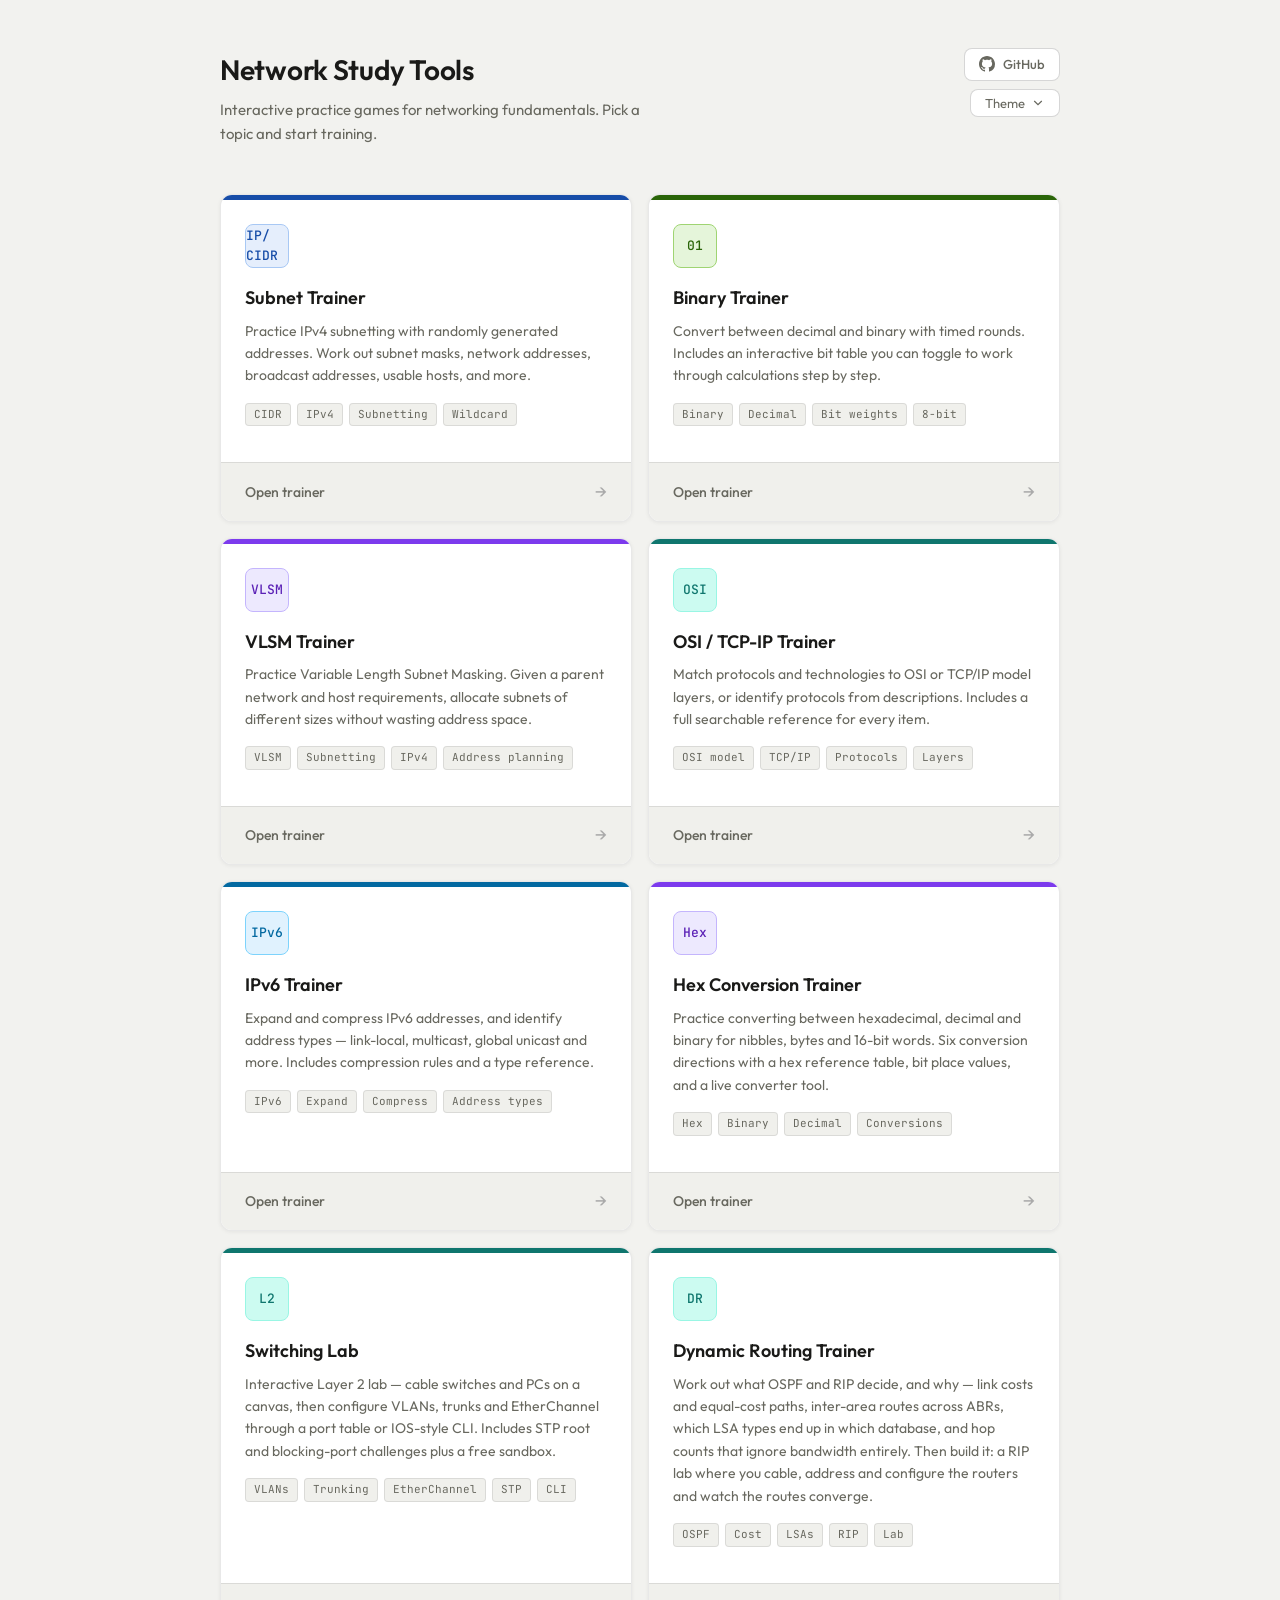
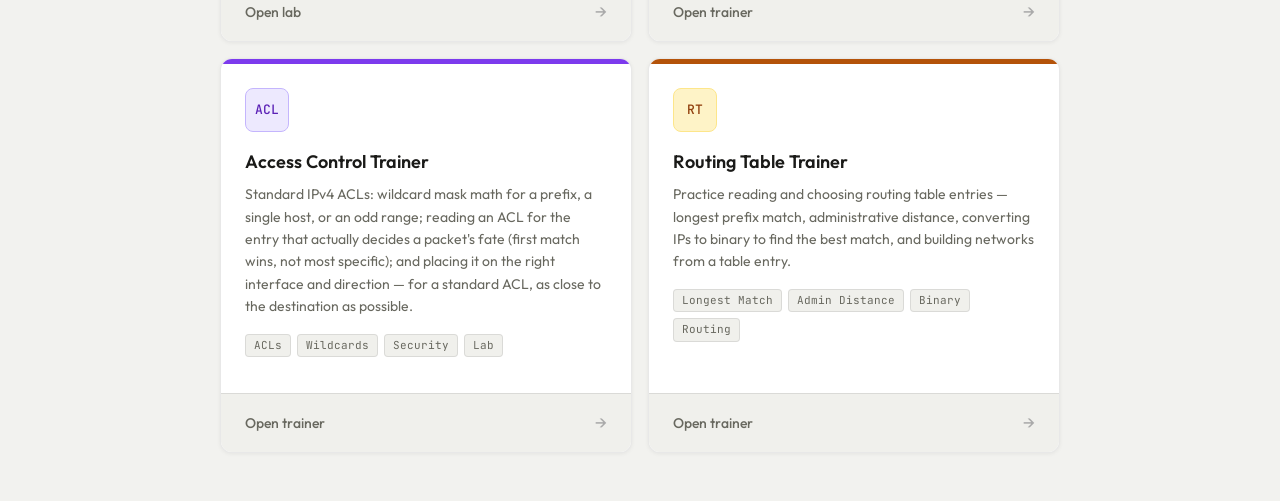
==== commit aa41c93f: "Refactor index.html for improved readability and structure" ====
--- a/index.html
+++ b/index.html
@@ -1,232 +1,280 @@
-<!DOCTYPE html>
+<!doctype html>
 <html lang="en">
-<head>
-<meta charset="UTF-8">
-<meta name="viewport" content="width=device-width, initial-scale=1.0">
-<title>Network Study Tools</title>
-<link rel="stylesheet" href="styles.css">
-<script src="theme.js"></script>
-<script src="custom-theme.js"></script>
-</head>
-<body class="index-page">
-<div class="wrap">
-
-  <div class="site-header">
-    <div>
-      <div class="site-title">Network Study Tools</div>
-      <div class="site-sub">Interactive practice games for networking fundamentals. Pick a topic and start training.</div>
-    </div>
-    <div class="hdr-right">
-      <a class="gh-link" href="https://github.com/Josh9569/Networking_Essentials" target="_blank" rel="noopener" title="View source on GitHub">
-        <svg viewBox="0 0 16 16" fill="currentColor" aria-hidden="true"><path d="M8 0C3.58 0 0 3.58 0 8c0 3.54 2.29 6.53 5.47 7.59.4.07.55-.17.55-.38 0-.19-.01-.82-.01-1.49-2.01.37-2.53-.49-2.69-.94-.09-.23-.48-.94-.82-1.13-.28-.15-.68-.52-.01-.53.63-.01 1.08.58 1.23.82.72 1.21 1.87.87 2.33.66.07-.52.28-.87.51-1.07-1.78-.2-3.64-.89-3.64-3.95 0-.87.31-1.59.82-2.15-.08-.2-.36-1.02.08-2.12 0 0 .67-.21 2.2.82.64-.18 1.32-.27 2-.27s1.36.09 2 .27c1.53-1.04 2.2-.82 2.2-.82.44 1.1.16 1.92.08 2.12.51.56.82 1.27.82 2.15 0 3.07-1.87 3.75-3.65 3.95.29.25.54.73.54 1.48 0 1.07-.01 1.93-.01 2.2 0 .21.15.46.55.38A8.01 8.01 0 0 0 16 8c0-4.42-3.58-8-8-8z"/></svg>
-        <span>GitHub</span>
-      </a>
-      <div id="theme-toggle-slot"></div>
-    </div>
-  </div>
-
-  <div class="card-grid">
-
-    <a href="subnet_trainer.html" class="game-card">
-      <div class="card-accent blue"></div>
-      <div class="card-body">
-        <div class="card-icon blue">IP/&#8203;CIDR</div>
-        <div class="card-title">Subnet Trainer</div>
-        <div class="card-desc">Practice IPv4 subnetting with randomly generated addresses. Work out subnet masks, network addresses, broadcast addresses, usable hosts, and more.</div>
-        <div class="card-tags">
-          <span class="tag">CIDR</span>
-          <span class="tag">IPv4</span>
-          <span class="tag">Subnetting</span>
-          <span class="tag">Wildcard</span>
+  <head>
+    <meta charset="UTF-8" />
+    <meta name="viewport" content="width=device-width, initial-scale=1.0" />
+    <title>Network Study Tools</title>
+    <link rel="stylesheet" href="styles.css" />
+    <script src="theme.js"></script>
+    <script src="custom-theme.js"></script>
+  </head>
+  <body class="index-page">
+    <div class="wrap">
+      <div class="site-header">
+        <div>
+          <div class="site-title">Network Study Tools</div>
+          <div class="site-sub">
+            Interactive practice games for networking fundamentals. Pick a topic
+            and start training.
+          </div>
+        </div>
+        <div class="hdr-right">
+          <a
+            class="gh-link"
+            href="https://github.com/Josh9569/Networking_Essentials"
+            target="_blank"
+            rel="noopener"
+            title="View source on GitHub"
+          >
+            <svg viewBox="0 0 16 16" fill="currentColor" aria-hidden="true">
+              <path
+                d="M8 0C3.58 0 0 3.58 0 8c0 3.54 2.29 6.53 5.47 7.59.4.07.55-.17.55-.38 0-.19-.01-.82-.01-1.49-2.01.37-2.53-.49-2.69-.94-.09-.23-.48-.94-.82-1.13-.28-.15-.68-.52-.01-.53.63-.01 1.08.58 1.23.82.72 1.21 1.87.87 2.33.66.07-.52.28-.87.51-1.07-1.78-.2-3.64-.89-3.64-3.95 0-.87.31-1.59.82-2.15-.08-.2-.36-1.02.08-2.12 0 0 .67-.21 2.2.82.64-.18 1.32-.27 2-.27s1.36.09 2 .27c1.53-1.04 2.2-.82 2.2-.82.44 1.1.16 1.92.08 2.12.51.56.82 1.27.82 2.15 0 3.07-1.87 3.75-3.65 3.95.29.25.54.73.54 1.48 0 1.07-.01 1.93-.01 2.2 0 .21.15.46.55.38A8.01 8.01 0 0 0 16 8c0-4.42-3.58-8-8-8z"
+              />
+            </svg>
+            <span>GitHub</span>
+          </a>
+          <div id="theme-toggle-slot"></div>
         </div>
       </div>
-      <div class="card-footer">
-        <span class="play-label">Open trainer</span>
-        <span class="play-arrow">&#8594;</span>
+
+      <div class="card-grid">
+        <a href="subnet_trainer.html" class="game-card">
+          <div class="card-accent blue"></div>
+          <div class="card-body">
+            <div class="card-icon blue">IP/&#8203;CIDR</div>
+            <div class="card-title">Subnet Trainer</div>
+            <div class="card-desc">
+              Practice IPv4 subnetting with randomly generated addresses. Work
+              out subnet masks, network addresses, broadcast addresses, usable
+              hosts, and more.
+            </div>
+            <div class="card-tags">
+              <span class="tag">CIDR</span>
+              <span class="tag">IPv4</span>
+              <span class="tag">Subnetting</span>
+              <span class="tag">Wildcard</span>
+            </div>
+          </div>
+          <div class="card-footer">
+            <span class="play-label">Open trainer</span>
+            <span class="play-arrow">&#8594;</span>
+          </div>
+        </a>
+
+        <a href="binary_game.html" class="game-card">
+          <div class="card-accent green"></div>
+          <div class="card-body">
+            <div class="card-icon green">01</div>
+            <div class="card-title">Binary Trainer</div>
+            <div class="card-desc">
+              Convert between decimal and binary with timed rounds. Includes an
+              interactive bit table you can toggle to work through calculations
+              step by step.
+            </div>
+            <div class="card-tags">
+              <span class="tag">Binary</span>
+              <span class="tag">Decimal</span>
+              <span class="tag">Bit weights</span>
+              <span class="tag">8-bit</span>
+            </div>
+          </div>
+          <div class="card-footer">
+            <span class="play-label">Open trainer</span>
+            <span class="play-arrow">&#8594;</span>
+          </div>
+        </a>
+
+        <a href="vlsm_game.html" class="game-card">
+          <div class="card-accent purple"></div>
+          <div class="card-body">
+            <div class="card-icon purple">VLSM</div>
+            <div class="card-title">VLSM Trainer</div>
+            <div class="card-desc">
+              Practice Variable Length Subnet Masking. Given a parent network
+              and host requirements, allocate subnets of different sizes without
+              wasting address space.
+            </div>
+            <div class="card-tags">
+              <span class="tag">VLSM</span>
+              <span class="tag">Subnetting</span>
+              <span class="tag">IPv4</span>
+              <span class="tag">Address planning</span>
+            </div>
+          </div>
+          <div class="card-footer">
+            <span class="play-label">Open trainer</span>
+            <span class="play-arrow">&#8594;</span>
+          </div>
+        </a>
+
+        <a href="osi_game.html" class="game-card">
+          <div class="card-accent teal"></div>
+          <div class="card-body">
+            <div class="card-icon teal">OSI</div>
+            <div class="card-title">OSI / TCP-IP Trainer</div>
+            <div class="card-desc">
+              Match protocols and technologies to OSI or TCP/IP model layers, or
+              identify protocols from descriptions. Includes a full searchable
+              reference for every item.
+            </div>
+            <div class="card-tags">
+              <span class="tag">OSI model</span>
+              <span class="tag">TCP/IP</span>
+              <span class="tag">Protocols</span>
+              <span class="tag">Layers</span>
+            </div>
+          </div>
+          <div class="card-footer">
+            <span class="play-label">Open trainer</span>
+            <span class="play-arrow">&#8594;</span>
+          </div>
+        </a>
+
+        <a href="ipv6_game.html" class="game-card">
+          <div class="card-accent sky"></div>
+          <div class="card-body">
+            <div class="card-icon sky">IPv6</div>
+            <div class="card-title">IPv6 Trainer</div>
+            <div class="card-desc">
+              Expand and compress IPv6 addresses, and identify address types —
+              link-local, multicast, global unicast and more. Includes
+              compression rules and a type reference.
+            </div>
+            <div class="card-tags">
+              <span class="tag">IPv6</span>
+              <span class="tag">Expand</span>
+              <span class="tag">Compress</span>
+              <span class="tag">Address types</span>
+            </div>
+          </div>
+          <div class="card-footer">
+            <span class="play-label">Open trainer</span>
+            <span class="play-arrow">&#8594;</span>
+          </div>
+        </a>
+
+        <a href="hex_game.html" class="game-card">
+          <div class="card-accent purple"></div>
+          <div class="card-body">
+            <div class="card-icon purple">Hex</div>
+            <div class="card-title">Hex Conversion Trainer</div>
+            <div class="card-desc">
+              Practice converting between hexadecimal, decimal and binary for
+              nibbles, bytes and 16-bit words. Six conversion directions with a
+              hex reference table, bit place values, and a live converter tool.
+            </div>
+            <div class="card-tags">
+              <span class="tag">Hex</span>
+              <span class="tag">Binary</span>
+              <span class="tag">Decimal</span>
+              <span class="tag">Conversions</span>
+            </div>
+          </div>
+          <div class="card-footer">
+            <span class="play-label">Open trainer</span>
+            <span class="play-arrow">&#8594;</span>
+          </div>
+        </a>
+
+        <a href="switching_lab.html" class="game-card">
+          <div class="card-accent teal"></div>
+          <div class="card-body">
+            <div class="card-icon teal">L2</div>
+            <div class="card-title">Switching Lab</div>
+            <div class="card-desc">
+              Interactive Layer 2 lab — cable switches and PCs on a canvas, then
+              configure VLANs, trunks and EtherChannel through a port table or
+              IOS-style CLI. Includes STP root and blocking-port challenges plus
+              a free sandbox.
+            </div>
+            <div class="card-tags">
+              <span class="tag">VLANs</span>
+              <span class="tag">Trunking</span>
+              <span class="tag">EtherChannel</span>
+              <span class="tag">STP</span>
+              <span class="tag">CLI</span>
+            </div>
+          </div>
+          <div class="card-footer">
+            <span class="play-label">Open lab</span>
+            <span class="play-arrow">&#8594;</span>
+          </div>
+        </a>
+
+        <a href="dynamic_routing.html" class="game-card">
+          <div class="card-accent teal"></div>
+          <div class="card-body">
+            <div class="card-icon teal">DR</div>
+            <div class="card-title">Dynamic Routing Trainer</div>
+            <div class="card-desc">
+              Work out what OSPF and RIP decide, and why — link costs and
+              equal-cost paths, inter-area routes across ABRs, which LSA types
+              end up in which database, and hop counts that ignore bandwidth
+              entirely. Then build it: a RIP lab where you cable, address and
+              configure the routers and watch the routes converge.
+            </div>
+            <div class="card-tags">
+              <span class="tag">OSPF</span>
+              <span class="tag">Cost</span>
+              <span class="tag">LSAs</span>
+              <span class="tag">RIP</span>
+              <span class="tag">Lab</span>
+            </div>
+          </div>
+          <div class="card-footer">
+            <span class="play-label">Open trainer</span>
+            <span class="play-arrow">&#8594;</span>
+          </div>
+        </a>
+
+        <a href="access_control.html" class="game-card">
+          <div class="card-accent purple"></div>
+          <div class="card-body">
+            <div class="card-icon purple">ACL</div>
+            <div class="card-title">Access Control Trainer</div>
+            <div class="card-desc">
+              Standard IPv4 ACLs: wildcard mask math for a prefix, a single
+              host, or an odd range; reading an ACL for the entry that actually
+              decides a packet's fate (first match wins, not most specific); and
+              placing it on the right interface and direction — for a standard
+              ACL, as close to the destination as possible.
+            </div>
+            <div class="card-tags">
+              <span class="tag">ACLs</span>
+              <span class="tag">Wildcards</span>
+              <span class="tag">Security</span>
+              <span class="tag">Lab</span>
+            </div>
+          </div>
+          <div class="card-footer">
+            <span class="play-label">Open trainer</span>
+            <span class="play-arrow">&#8594;</span>
+          </div>
+        </a>
+
+        <a href="routing_game.html" class="game-card">
+          <div class="card-accent amber"></div>
+          <div class="card-body">
+            <div class="card-icon amber">RT</div>
+            <div class="card-title">Routing Table Trainer</div>
+            <div class="card-desc">
+              Practice reading and choosing routing table entries — longest
+              prefix match, administrative distance, converting IPs to binary to
+              find the best match, and building networks from a table entry.
+            </div>
+            <div class="card-tags">
+              <span class="tag">Longest Match</span>
+              <span class="tag">Admin Distance</span>
+              <span class="tag">Binary</span>
+              <span class="tag">Routing</span>
+            </div>
+          </div>
+          <div class="card-footer">
+            <span class="play-label">Open trainer</span>
+            <span class="play-arrow">&#8594;</span>
+          </div>
+        </a>
       </div>
-    </a>
-
-    <a href="binary_game.html" class="game-card">
-      <div class="card-accent green"></div>
-      <div class="card-body">
-        <div class="card-icon green">01</div>
-        <div class="card-title">Binary Trainer</div>
-        <div class="card-desc">Convert between decimal and binary with timed rounds. Includes an interactive bit table you can toggle to work through calculations step by step.</div>
-        <div class="card-tags">
-          <span class="tag">Binary</span>
-          <span class="tag">Decimal</span>
-          <span class="tag">Bit weights</span>
-          <span class="tag">8-bit</span>
-        </div>
-      </div>
-      <div class="card-footer">
-        <span class="play-label">Open trainer</span>
-        <span class="play-arrow">&#8594;</span>
-      </div>
-    </a>
-
-
-    <a href="vlsm_game.html" class="game-card">
-      <div class="card-accent purple"></div>
-      <div class="card-body">
-        <div class="card-icon purple">VLSM</div>
-        <div class="card-title">VLSM Trainer</div>
-        <div class="card-desc">Practice Variable Length Subnet Masking. Given a parent network and host requirements, allocate subnets of different sizes without wasting address space.</div>
-        <div class="card-tags">
-          <span class="tag">VLSM</span>
-          <span class="tag">Subnetting</span>
-          <span class="tag">IPv4</span>
-          <span class="tag">Address planning</span>
-        </div>
-      </div>
-      <div class="card-footer">
-        <span class="play-label">Open trainer</span>
-        <span class="play-arrow">&#8594;</span>
-      </div>
-    </a>
-
-
-    <a href="osi_game.html" class="game-card">
-      <div class="card-accent teal"></div>
-      <div class="card-body">
-        <div class="card-icon teal">OSI</div>
-        <div class="card-title">OSI / TCP-IP Trainer</div>
-        <div class="card-desc">Match protocols and technologies to OSI or TCP/IP model layers, or identify protocols from descriptions. Includes a full searchable reference for every item.</div>
-        <div class="card-tags">
-          <span class="tag">OSI model</span>
-          <span class="tag">TCP/IP</span>
-          <span class="tag">Protocols</span>
-          <span class="tag">Layers</span>
-        </div>
-      </div>
-      <div class="card-footer">
-        <span class="play-label">Open trainer</span>
-        <span class="play-arrow">&#8594;</span>
-      </div>
-    </a>
-
-
-    <a href="ipv6_game.html" class="game-card">
-      <div class="card-accent sky"></div>
-      <div class="card-body">
-        <div class="card-icon sky">IPv6</div>
-        <div class="card-title">IPv6 Trainer</div>
-        <div class="card-desc">Expand and compress IPv6 addresses, and identify address types — link-local, multicast, global unicast and more. Includes compression rules and a type reference.</div>
-        <div class="card-tags">
-          <span class="tag">IPv6</span>
-          <span class="tag">Expand</span>
-          <span class="tag">Compress</span>
-          <span class="tag">Address types</span>
-        </div>
-      </div>
-      <div class="card-footer">
-        <span class="play-label">Open trainer</span>
-        <span class="play-arrow">&#8594;</span>
-      </div>
-    </a>
-
-
-    <a href="hex_game.html" class="game-card">
-      <div class="card-accent purple"></div>
-      <div class="card-body">
-        <div class="card-icon purple">Hex</div>
-        <div class="card-title">Hex Conversion Trainer</div>
-        <div class="card-desc">Practice converting between hexadecimal, decimal and binary for nibbles, bytes and 16-bit words. Six conversion directions with a hex reference table, bit place values, and a live converter tool.</div>
-        <div class="card-tags">
-          <span class="tag">Hex</span>
-          <span class="tag">Binary</span>
-          <span class="tag">Decimal</span>
-          <span class="tag">Conversions</span>
-        </div>
-      </div>
-      <div class="card-footer">
-        <span class="play-label">Open trainer</span>
-        <span class="play-arrow">&#8594;</span>
-      </div>
-    </a>
-
-
-    <a href="switching_lab.html" class="game-card">
-      <div class="card-accent teal"></div>
-      <div class="card-body">
-        <div class="card-icon teal">L2</div>
-        <div class="card-title">Switching Lab</div>
-        <div class="card-desc">Interactive Layer 2 lab — cable switches and PCs on a canvas, then configure VLANs, trunks and EtherChannel through a port table or IOS-style CLI. Includes STP root and blocking-port challenges plus a free sandbox.</div>
-        <div class="card-tags">
-          <span class="tag">VLANs</span>
-          <span class="tag">Trunking</span>
-          <span class="tag">EtherChannel</span>
-          <span class="tag">STP</span>
-          <span class="tag">CLI</span>
-        </div>
-      </div>
-      <div class="card-footer">
-        <span class="play-label">Open lab</span>
-        <span class="play-arrow">&#8594;</span>
-      </div>
-    </a>
-
-
-    <a href="dynamic_routing.html" class="game-card">
-      <div class="card-accent teal"></div>
-      <div class="card-body">
-        <div class="card-icon teal">DR</div>
-        <div class="card-title">Dynamic Routing Trainer</div>
-        <div class="card-desc">Work out what OSPF and RIP decide, and why — link costs and equal-cost paths, inter-area routes across ABRs, which LSA types end up in which database, and hop counts that ignore bandwidth entirely. Then build it: a RIP lab where you cable, address and configure the routers and watch the routes converge.</div>
-        <div class="card-tags">
-          <span class="tag">OSPF</span>
-          <span class="tag">Cost</span>
-          <span class="tag">LSAs</span>
-          <span class="tag">RIP</span>
-          <span class="tag">Lab</span>
-        </div>
-      </div>
-      <div class="card-footer">
-        <span class="play-label">Open trainer</span>
-        <span class="play-arrow">&#8594;</span>
-      </div>
-    </a>
-
-    <a href="access_control.html" class="game-card">
-      <div class="card-accent purple"></div>
-      <div class="card-body">
-        <div class="card-icon purple">ACL</div>
-        <div class="card-title">Access Control Trainer</div>
-        <div class="card-desc">Standard IPv4 access lists, from the wildcard maths up. Work out the mask for a prefix, a single host or an odd little range; read an ACL and pick the entry that actually decides a packet's fate, remembering that the first match wins and not the most specific one; and choose the interface and direction to apply it, which for a standard ACL means as close to the destination as you can get. The lab then follows Cisco's Lab 8A: build a numbered list, a named one, edit it in place by sequence number, and finish by locking down the vty lines so only the administrator can SSH in.</div>
-        <div class="card-tags">
-          <span class="tag">ACLs</span>
-          <span class="tag">Wildcards</span>
-          <span class="tag">Security</span>
-          <span class="tag">Lab</span>
-        </div>
-      </div>
-      <div class="card-footer">
-        <span class="play-label">Open trainer</span>
-        <span class="play-arrow">&#8594;</span>
-      </div>
-    </a>
-
-    <a href="routing_game.html" class="game-card">
-      <div class="card-accent amber"></div>
-      <div class="card-body">
-        <div class="card-icon amber">RT</div>
-        <div class="card-title">Routing Table Trainer</div>
-        <div class="card-desc">Practice reading and choosing routing table entries — longest prefix match, administrative distance, converting IPs to binary to find the best match, and building networks from a table entry.</div>
-        <div class="card-tags">
-          <span class="tag">Longest Match</span>
-          <span class="tag">Admin Distance</span>
-          <span class="tag">Binary</span>
-          <span class="tag">Routing</span>
-        </div>
-      </div>
-      <div class="card-footer">
-        <span class="play-label">Open trainer</span>
-        <span class="play-arrow">&#8594;</span>
-      </div>
-    </a>
-
-  </div>
-
-</div>
-</body>
-</html>+    </div>
+  </body>
+</html>
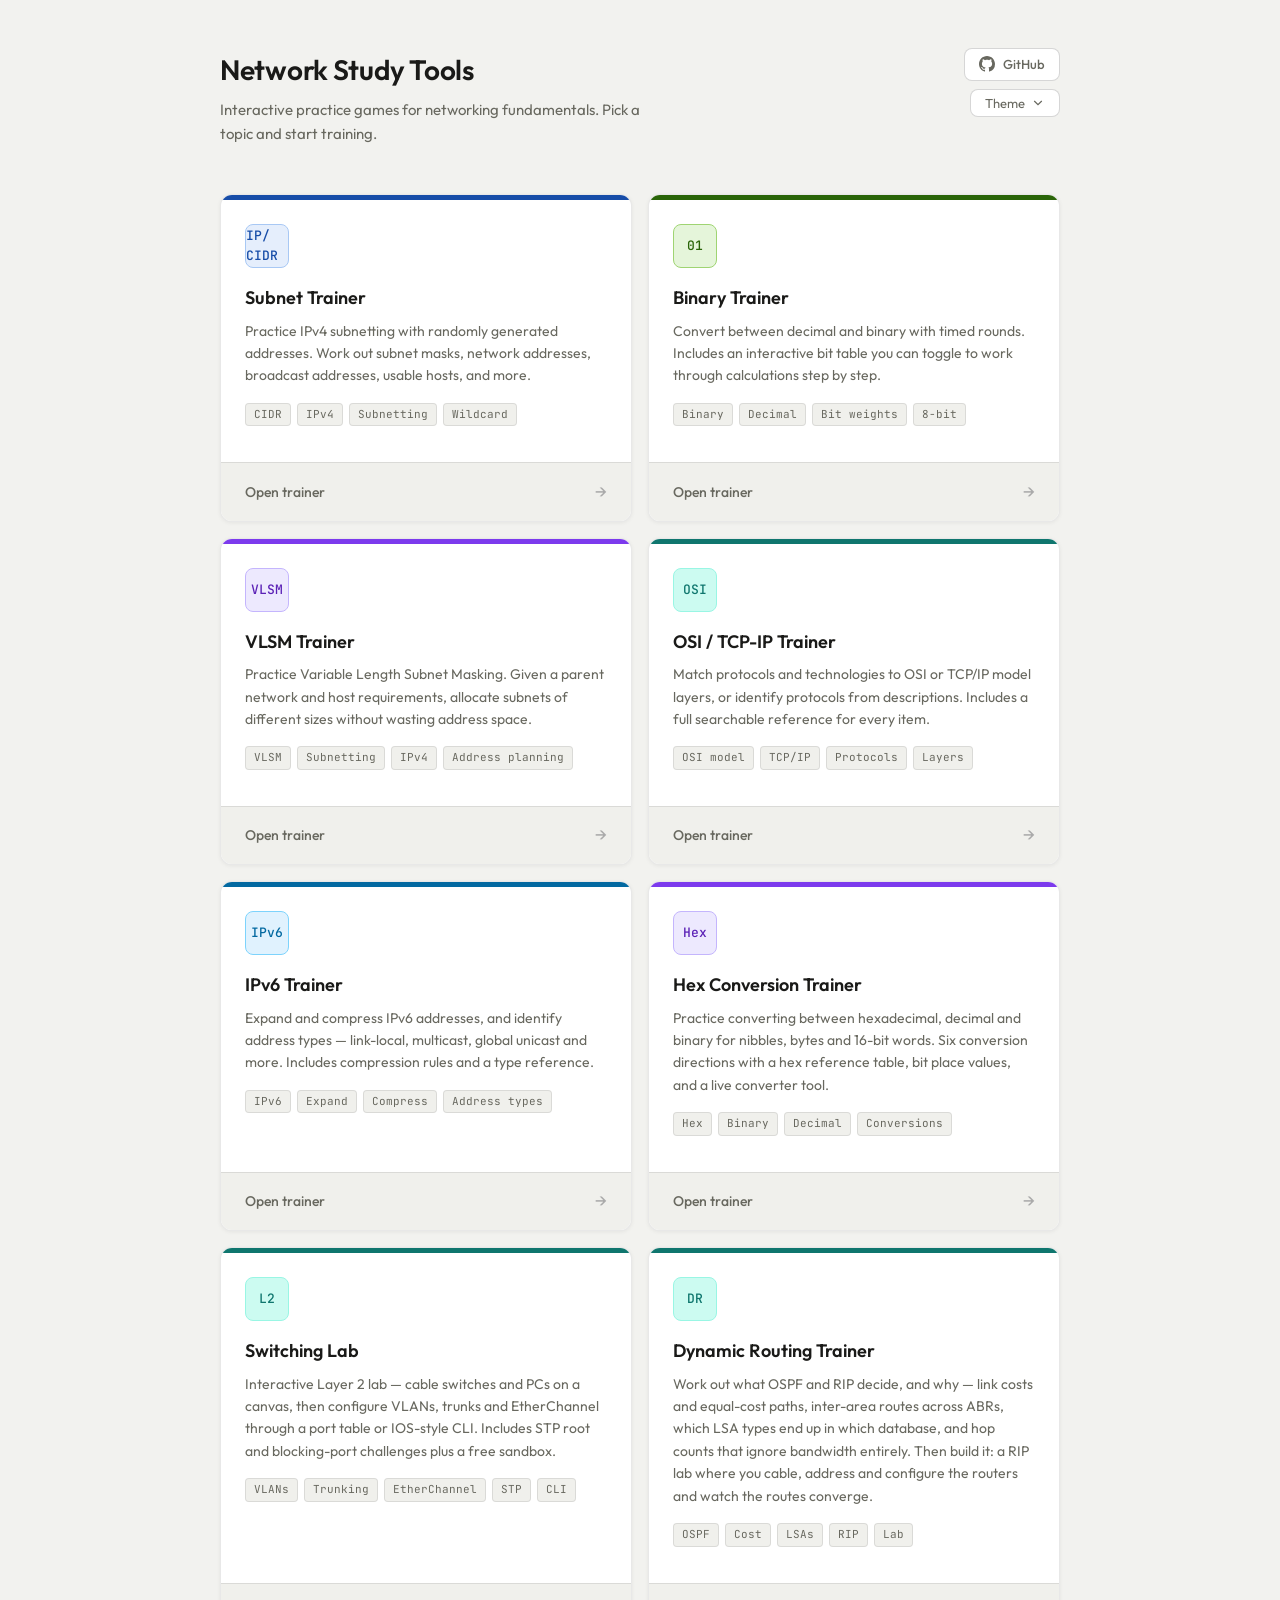
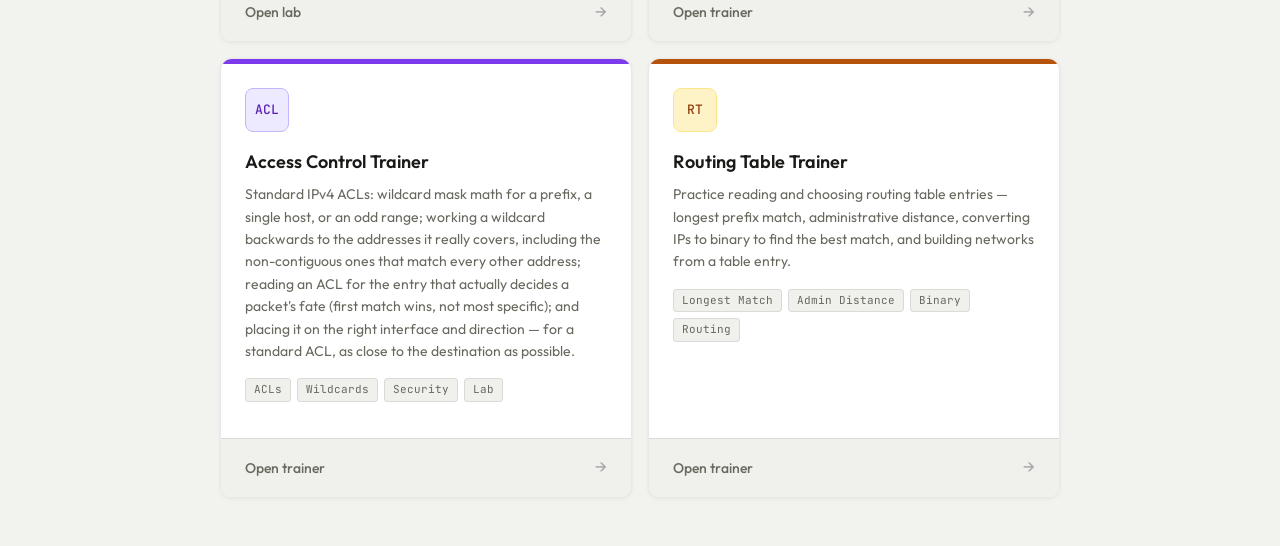
==== commit 657fb035: "Add a Wildcard Ranges drill The mirror of the existing Wildcard Masks topic. That one converts betwe" ====
--- a/index.html
+++ b/index.html
@@ -234,10 +234,12 @@
             <div class="card-title">Access Control Trainer</div>
             <div class="card-desc">
               Standard IPv4 ACLs: wildcard mask math for a prefix, a single
-              host, or an odd range; reading an ACL for the entry that actually
-              decides a packet's fate (first match wins, not most specific); and
-              placing it on the right interface and direction — for a standard
-              ACL, as close to the destination as possible.
+              host, or an odd range; working a wildcard backwards to the
+              addresses it really covers, including the non-contiguous ones
+              that match every other address; reading an ACL for the entry that
+              actually decides a packet's fate (first match wins, not most
+              specific); and placing it on the right interface and direction —
+              for a standard ACL, as close to the destination as possible.
             </div>
             <div class="card-tags">
               <span class="tag">ACLs</span>
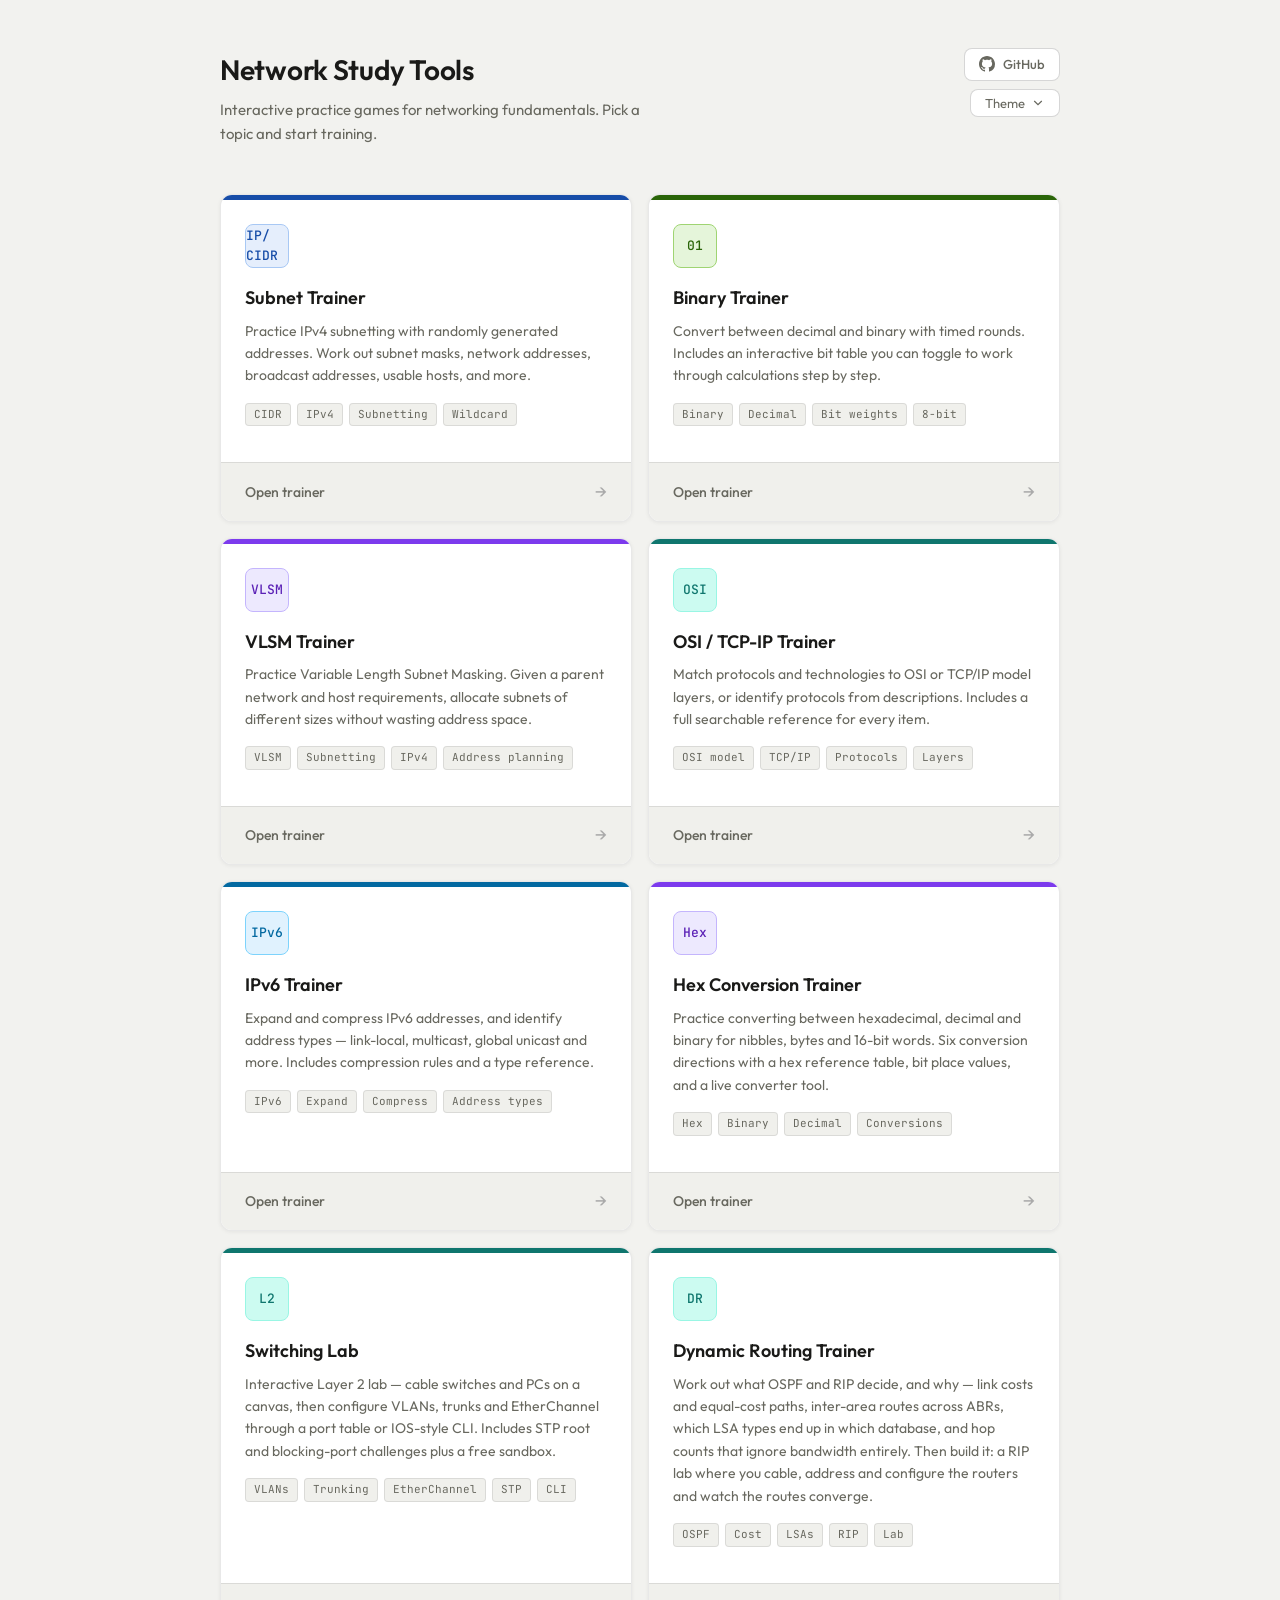
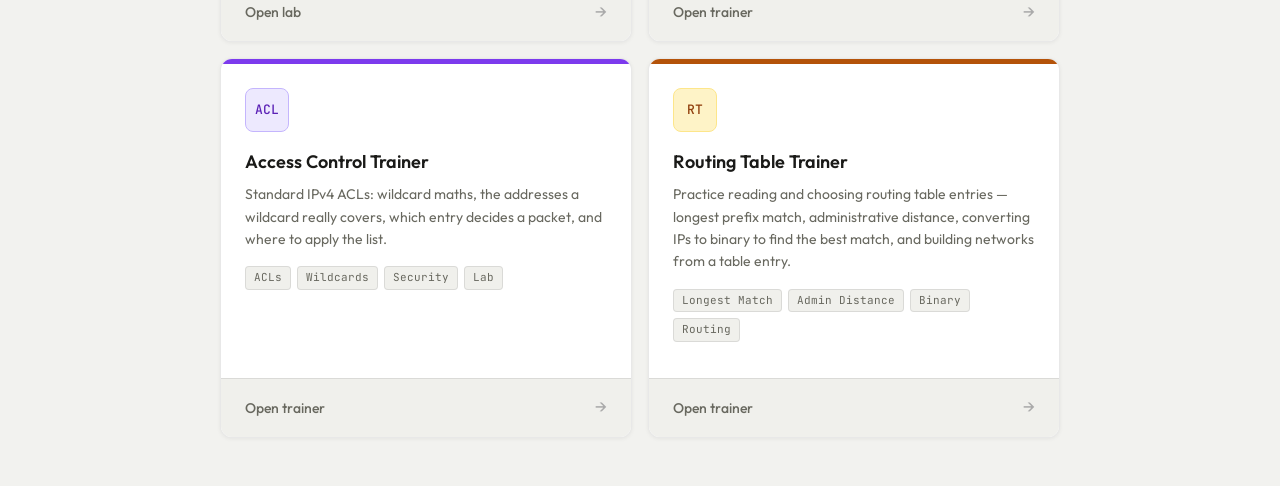
==== commit e4658e11: "Shorten the ACL card, and give its lab topics the instructions pop-out The Access Control card's des" ====
--- a/index.html
+++ b/index.html
@@ -233,13 +233,9 @@
             <div class="card-icon purple">ACL</div>
             <div class="card-title">Access Control Trainer</div>
             <div class="card-desc">
-              Standard IPv4 ACLs: wildcard mask math for a prefix, a single
-              host, or an odd range; working a wildcard backwards to the
-              addresses it really covers, including the non-contiguous ones
-              that match every other address; reading an ACL for the entry that
-              actually decides a packet's fate (first match wins, not most
-              specific); and placing it on the right interface and direction —
-              for a standard ACL, as close to the destination as possible.
+              Standard IPv4 ACLs: wildcard maths, the addresses a wildcard
+              really covers, which entry decides a packet, and where to apply
+              the list.
             </div>
             <div class="card-tags">
               <span class="tag">ACLs</span>
--- a/styles.css
+++ b/styles.css
@@ -309,6 +309,36 @@
 .tip-ic:hover::after, .tip-ic:hover::before,
 .tip-ic:focus::after, .tip-ic:focus::before { opacity: 1; }
 
+/* ── Binary Compare ──────────────────────────────────────────────────────────
+   Two grids. The inputs sit in their own so the labels share a column and the
+   boxes line up; the three binaries sit in another, stacked with nothing
+   between them, which is the whole point — they are only comparable if the
+   bit columns are directly above one another. Set larger than .cli-block's own
+   size because reading a single bit position down three rows is the work.
+   Written .cli-block.nc-cmp, not .nc-cmp: both rules land on the SAME element and
+   .cli-block sets its own font-size, so at equal specificity source order would
+   decide it and .cli-block wins. It paints no background of its own, so
+   it needs no CUSTOM THEME entry — .cli-block is already in both lists. */
+.nc-inputs         { display: grid; grid-template-columns: max-content 1fr; gap: .5rem .85rem; align-items: center; max-width: 400px; margin-bottom: .9rem; }
+.cli-block.nc-cmp  { display: grid; grid-template-columns: max-content max-content; gap: .5rem 1.1rem; align-items: center; font-size: 16px; line-height: 1.55; padding: 14px 16px; }
+.nc-lbl            { font-family: var(--font); font-size: 10.5px; text-transform: uppercase; letter-spacing: .07em; color: var(--text-t); }
+
+/* ── Copy an address chip ─────────────────────────────────────────────────────
+   Surfaces above the chip on hover with a triangle pointing down at the one it
+   will copy, so it is unambiguous which address you are about to take. The
+   wrapper is only there to give it something to be positioned against.
+   ::before bridges the gap between button and chip: without it, moving the
+   pointer up from the chip crosses unhovered space and the button vanishes
+   before it can be clicked. The chip keeps working as a chip — the button is a
+   sibling, not a child, so a click on it is never a click on the chip. */
+.chip-copy-wrap    { position: relative; display: inline-block; }
+.chip-copy         { position: absolute; bottom: calc(100% + 7px); left: 50%; transform: translateX(-50%); display: inline-flex; align-items: center; gap: 4px; white-space: nowrap; padding: 4px 8px; border-radius: 6px; border: 1px solid var(--border); background: var(--surface); color: var(--text-s); font-family: var(--font); font-size: 11.5px; line-height: 1; cursor: pointer; opacity: 0; pointer-events: none; transition: opacity .12s ease; z-index: 30; }
+.chip-copy::after  { content: ''; position: absolute; top: 100%; left: 50%; transform: translateX(-50%); border: 5px solid transparent; border-top-color: var(--surface); }
+.chip-copy::before { content: ''; position: absolute; top: 100%; left: 0; right: 0; height: 9px; }
+.chip-copy svg     { width: 11px; height: 11px; fill: none; stroke: currentColor; stroke-width: 2; stroke-linecap: round; stroke-linejoin: round; }
+.chip-copy-wrap:hover .chip-copy,
+.chip-copy-wrap:focus-within .chip-copy { opacity: 1; pointer-events: auto; }
+
 /* ── Explanations ───────────────────────────────────────────────────────────── */
 .expl-btn          { background: transparent; border: 1px solid var(--border-m); color: var(--text-s); border-radius: 4px; padding: 2px 6px; font-size: 10px; cursor: pointer; opacity: 0.8; font-family: var(--font); text-transform: uppercase; letter-spacing: .05em; transition: opacity .15s; }
 .expl-btn:hover    { border-color: var(--text-s); color: var(--text);}
@@ -1111,7 +1141,7 @@
    --surface/--surface-s as its background (at rest or on hover/open/on)
    should be added here too, or it'll go translucent without going blurry. */
 .chip, .qcard, .opt-menu, .theme-dd-menu, .tool-block, .afield, .btn, .ct-drawer,
-.theme-dd-btn, .theme-dd-edit, .theme-dd-item, .opt-btn, .tip-ic, .expl-box code, .bbox.hb, .bdge-s,
+.theme-dd-btn, .theme-dd-edit, .theme-dd-item, .opt-btn, .tip-ic, .chip-copy, .expl-box code, .bbox.hb, .bdge-s,
 .mn-c1, .mn-stat, .mn-mask-row, .mn-cls-badge, .mn-stats-toggle, .mn-sel-btn,
 .gh-link, .game-card, .tag, .cbtn,
 .card-footer, .bit-cell, .pow-cell, .req-chip, .sub-panel, .sub-hdr, .sub-ltr.e,
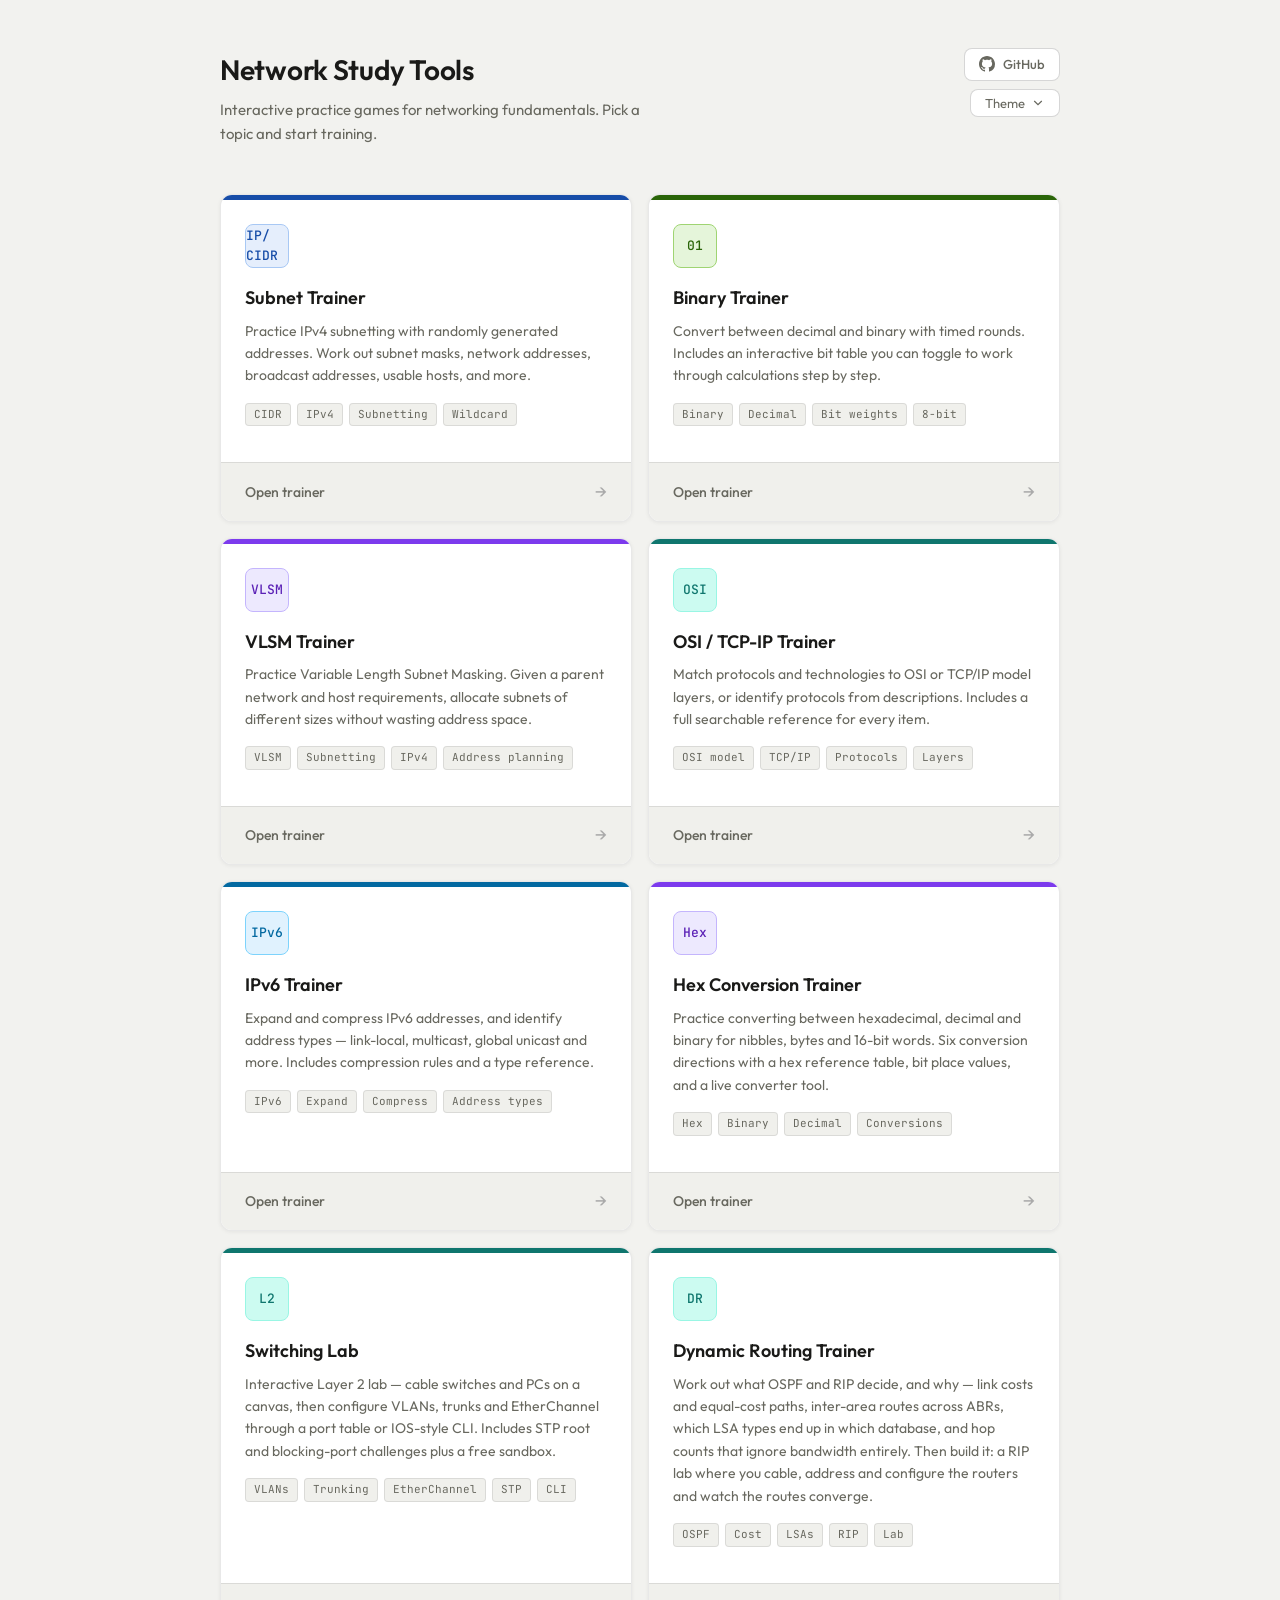
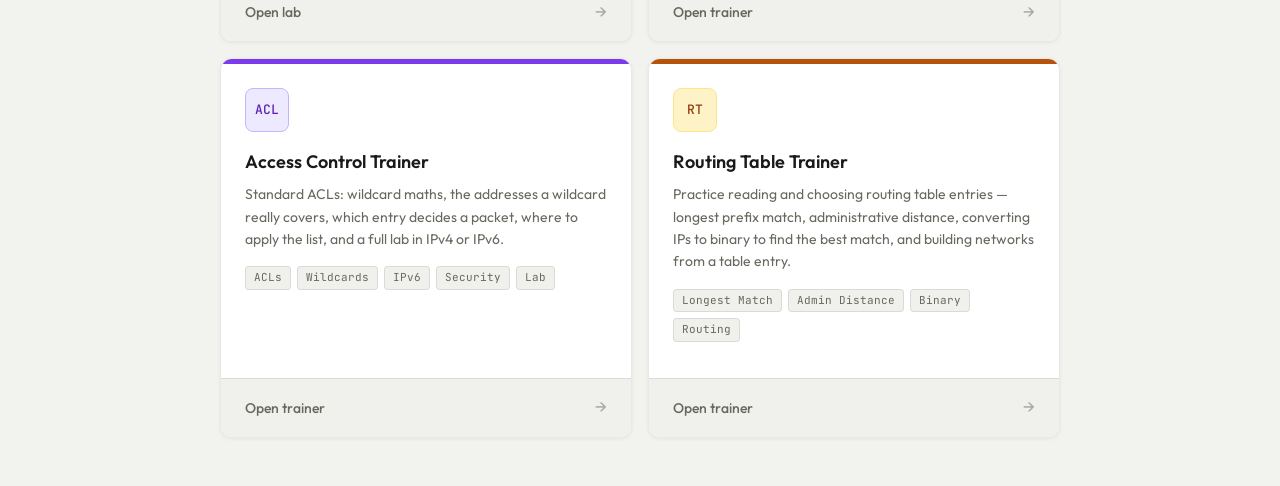
==== commit 1efa9ef4: "Make the ACL lab standalone, and offer it in IPv6 Three things.  The lab labelled each tier "Part 3," ====
--- a/index.html
+++ b/index.html
@@ -233,13 +233,14 @@
             <div class="card-icon purple">ACL</div>
             <div class="card-title">Access Control Trainer</div>
             <div class="card-desc">
-              Standard IPv4 ACLs: wildcard maths, the addresses a wildcard
-              really covers, which entry decides a packet, and where to apply
-              the list.
+              Standard ACLs: wildcard maths, the addresses a wildcard really
+              covers, which entry decides a packet, where to apply the list,
+              and a full lab in IPv4 or IPv6.
             </div>
             <div class="card-tags">
               <span class="tag">ACLs</span>
               <span class="tag">Wildcards</span>
+              <span class="tag">IPv6</span>
               <span class="tag">Security</span>
               <span class="tag">Lab</span>
             </div>
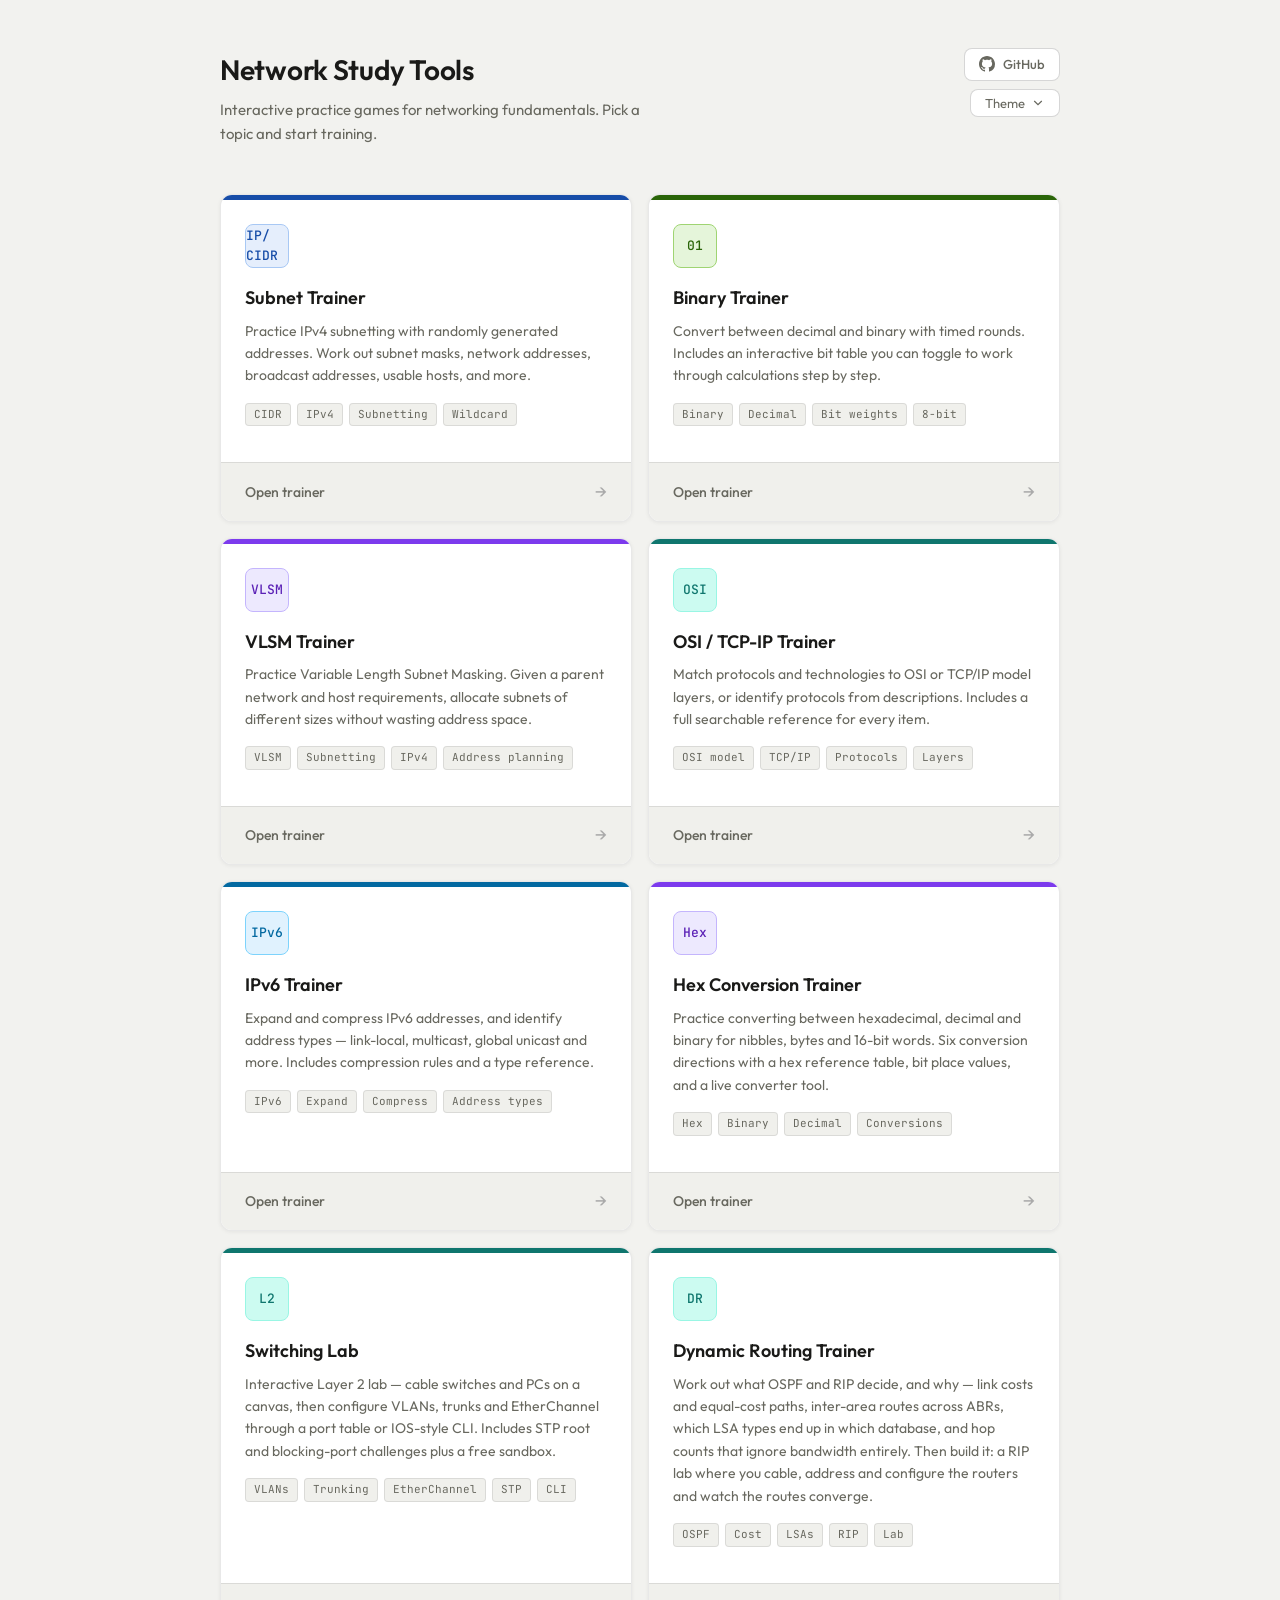
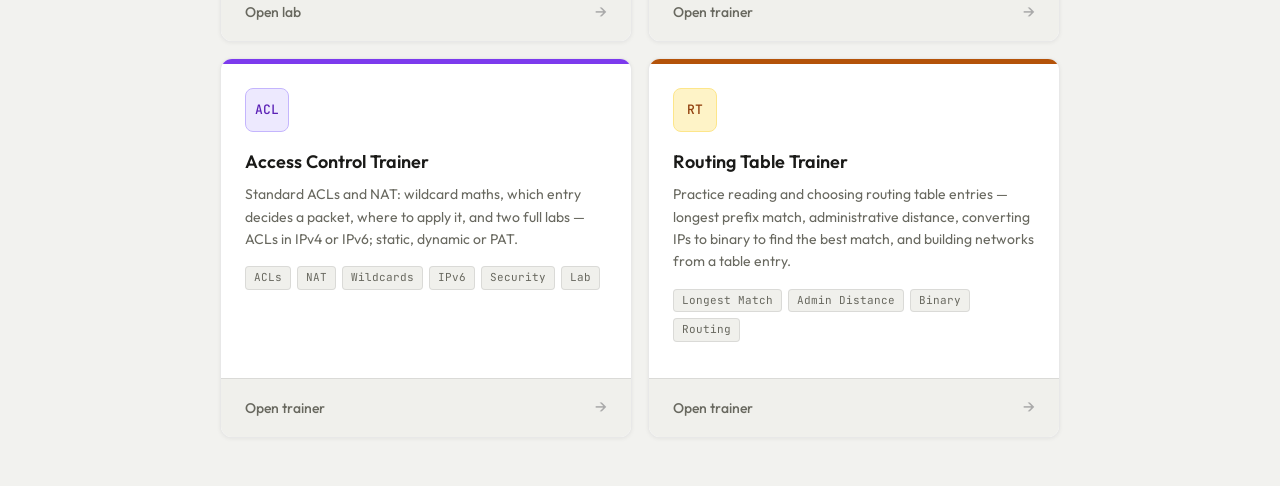
==== commit d923aa70: "Add a NAT lab and a NAT Terms drill to the Access Control trainer Two new topics on the page that wa" ====
--- a/index.html
+++ b/index.html
@@ -233,12 +233,13 @@
             <div class="card-icon purple">ACL</div>
             <div class="card-title">Access Control Trainer</div>
             <div class="card-desc">
-              Standard ACLs: wildcard maths, the addresses a wildcard really
-              covers, which entry decides a packet, where to apply the list,
-              and a full lab in IPv4 or IPv6.
+              Standard ACLs and NAT: wildcard maths, which entry decides a
+              packet, where to apply it, and two full labs &mdash; ACLs in
+              IPv4 or IPv6; static, dynamic or PAT.
             </div>
             <div class="card-tags">
               <span class="tag">ACLs</span>
+              <span class="tag">NAT</span>
               <span class="tag">Wildcards</span>
               <span class="tag">IPv6</span>
               <span class="tag">Security</span>
--- a/styles.css
+++ b/styles.css
@@ -291,6 +291,8 @@
 .afield label      { display: block; font-size: 11px; letter-spacing: .06em; text-transform: uppercase; color: var(--text-t); margin-bottom: 5px; }
 .afield input      { width: 100%; font-family: var(--mono); font-size: 14px; background: transparent; border: none; outline: none; color: var(--text); }
 .afield input::placeholder { color: var(--text-t); }
+.afield .affix-row { display: flex; align-items: center; gap: 1px; }
+.afield .affix-row > span { font-family: var(--mono); font-size: 14px; color: var(--text-s); user-select: none; }
 .afield.ok         { border-color: var(--ok-bdr);   background: var(--ok-bg); }
 .afield.bad        { border-color: var(--err-bdr);  background: var(--err-bg); }
 .afield.show       { border-color: var(--warn-bdr); background: var(--warn-bg); }
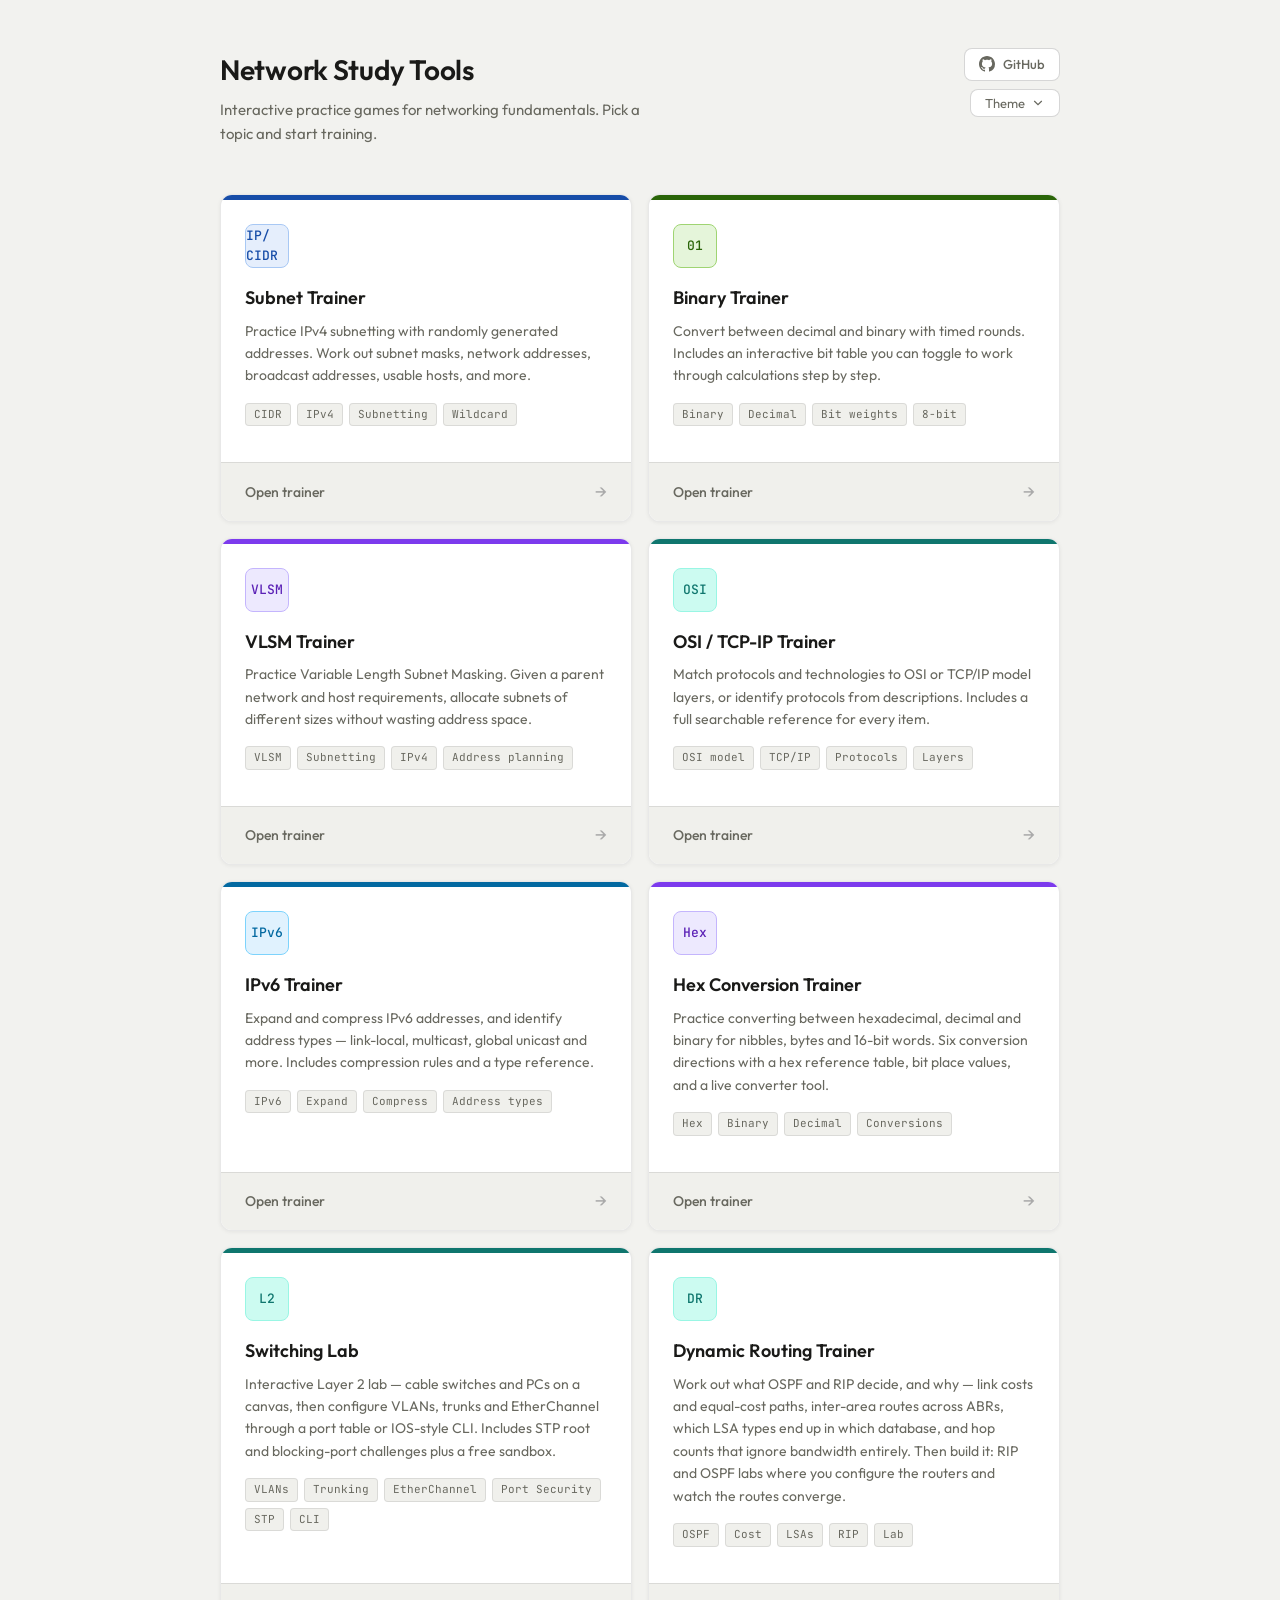
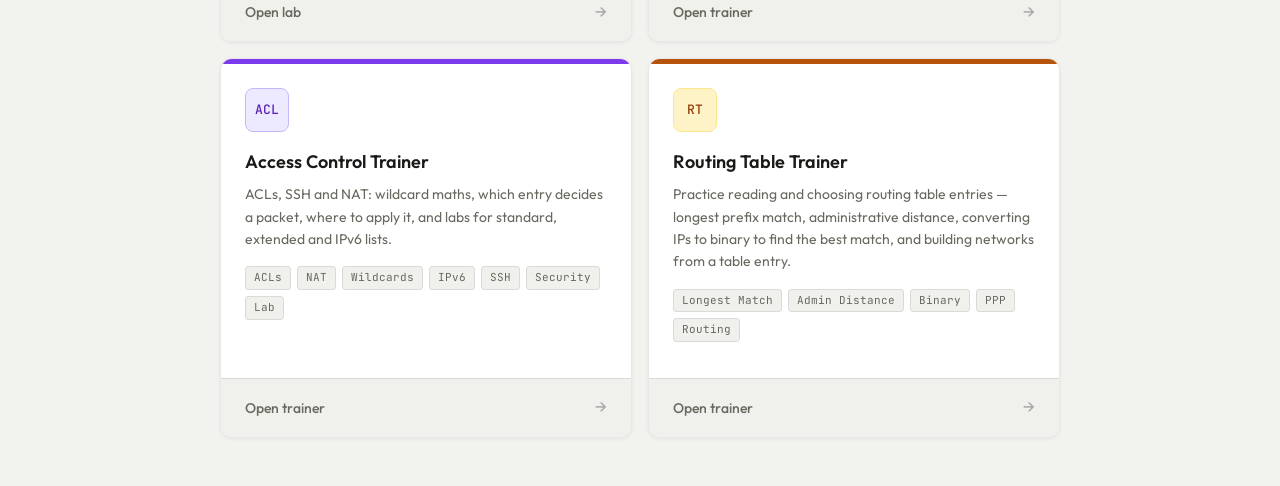
==== commit 2e0e2b6a: "Index: tag the new port security, SSH, PPP and OSPF labs Co-Authored-By: Claude Opus 5.5 <noreply@an" ====
--- a/index.html
+++ b/index.html
@@ -191,6 +191,7 @@
               <span class="tag">VLANs</span>
               <span class="tag">Trunking</span>
               <span class="tag">EtherChannel</span>
+              <span class="tag">Port Security</span>
               <span class="tag">STP</span>
               <span class="tag">CLI</span>
             </div>
@@ -210,8 +211,8 @@
               Work out what OSPF and RIP decide, and why — link costs and
               equal-cost paths, inter-area routes across ABRs, which LSA types
               end up in which database, and hop counts that ignore bandwidth
-              entirely. Then build it: a RIP lab where you cable, address and
-              configure the routers and watch the routes converge.
+              entirely. Then build it: RIP and OSPF labs where you configure the
+              routers and watch the routes converge.
             </div>
             <div class="card-tags">
               <span class="tag">OSPF</span>
@@ -233,15 +234,15 @@
             <div class="card-icon purple">ACL</div>
             <div class="card-title">Access Control Trainer</div>
             <div class="card-desc">
-              Standard ACLs and NAT: wildcard maths, which entry decides a
-              packet, where to apply it, and two full labs &mdash; ACLs in
-              IPv4 or IPv6; static, dynamic or PAT.
+              ACLs, SSH and NAT: wildcard maths, which entry decides a packet,
+              where to apply it, and labs for standard, extended and IPv6 lists.
             </div>
             <div class="card-tags">
               <span class="tag">ACLs</span>
               <span class="tag">NAT</span>
               <span class="tag">Wildcards</span>
               <span class="tag">IPv6</span>
+              <span class="tag">SSH</span>
               <span class="tag">Security</span>
               <span class="tag">Lab</span>
             </div>
@@ -266,6 +267,7 @@
               <span class="tag">Longest Match</span>
               <span class="tag">Admin Distance</span>
               <span class="tag">Binary</span>
+              <span class="tag">PPP</span>
               <span class="tag">Routing</span>
             </div>
           </div>
--- a/styles.css
+++ b/styles.css
@@ -633,8 +633,9 @@
 /* custom config card */
 .custom-card        { background: var(--surface); border: 1px solid var(--border); border-radius: var(--rl); padding: 1.25rem 1.5rem; margin-bottom: 1rem; }
 .custom-card-title  { font-size: 12px; font-weight: 500; letter-spacing: .07em; text-transform: uppercase; color: var(--text-t); margin-bottom: 1rem; }
-.custom-count-row   { display: flex; align-items: center; gap: 10px; padding-bottom: .85rem; border-bottom: 1px solid var(--border); margin-bottom: .85rem; }
-.custom-count-lbl   { font-size: 14px; color: var(--text); font-weight: 500; flex: 1; }
+/* Laid out like Parent Network above it: the subheading, then the controls. */
+.custom-count-row   { margin-bottom: .85rem; }
+.custom-count-ctl   { display: flex; align-items: center; gap: 10px; }
 .custom-num-inp     { font-family: var(--mono); font-size: 15px; font-weight: 500; background: var(--surface-s); border: 1px solid var(--border-m); border-radius: var(--r); padding: 5px 10px; width: 72px; text-align: center; color: var(--text); outline: none; -moz-appearance: textfield; appearance: textfield; }
 .custom-num-inp::-webkit-outer-spin-button,
 .custom-num-inp::-webkit-inner-spin-button { -webkit-appearance: none; }
@@ -764,7 +765,9 @@
 .az-val    { font-family: var(--mono); color: var(--text); word-break: break-all; }
 
 /* ── VLSM custom config – parent network section ───────────────────────────── */
-.custom-parent-sec   { border: 1px solid var(--border); border-radius: var(--r); padding: 12px; margin-bottom: .85rem; }
+/* A section of the custom card, not a box inside it, and no divider before
+   the subnet count — the two are settings of the same challenge. */
+.custom-parent-sec   { margin-bottom: .85rem; }
 .custom-sec-lbl      { font-size: 11px; text-transform: uppercase; letter-spacing: .07em; color: var(--text-t); margin-bottom: 8px; }
 .custom-src-btns     { display: flex; gap: 6px; margin-bottom: 10px; }
 .custom-src-btn      { padding: 4px 12px; border-radius: var(--r); border: 1px solid var(--border-m); background: transparent; cursor: pointer; font-size: 13px; font-family: var(--font); color: var(--text-s); transition: all .15s; }
@@ -870,6 +873,8 @@
 .cable:hover  { stroke: var(--err-text); }
 .cable.trunk  { stroke: var(--info-text); }
 .cable.chan   { stroke: #7c3aed; stroke-dasharray: 7 4; }
+/* Serial WAN link (routing_game PPP Links) - Packet Tracer draws them red. */
+.cable.serial { stroke: var(--err-text); }
 .cable.locked { cursor: default; }
 .cable.locked:hover { stroke: inherit; }
 
@@ -892,6 +897,9 @@
 .port.p-trunk   { background: var(--info-bg); border-color: var(--info-text); }
 .port.p-chan    { box-shadow: 0 0 0 2.5px #7c3aed; }
 .port.p-pending { background: var(--warn-bg); border-color: var(--warn-text); transform: scale(1.35); }
+/* A switch port that is shut, err-disabled or in a shut port-channel — the
+   red link light Packet Tracer draws at that end of the cable. */
+.port.p-down    { background: var(--err-bg); border-color: var(--err-text); }
 .port.p-ok      { background: var(--ok-bg);  border-color: var(--ok-text);  box-shadow: 0 0 0 3px var(--ok-bg);  transform: scale(1.45); }
 .port.p-bad     { background: var(--err-bg); border-color: var(--err-text); box-shadow: 0 0 0 3px var(--err-bg); transform: scale(1.45); }
 
@@ -969,6 +977,11 @@
 .cfg-name    { font-size: 14px; font-weight: 600; font-family: var(--mono); }
 .cfg-grid    { display: grid; grid-template-columns: 1fr 1fr; gap: 16px; }
 @media (max-width: 720px){ .cfg-grid { grid-template-columns: 1fr; } }
+/* One column at every width: the switching lab's port table needs the room for
+   its channel column, and IOS show tables (show interfaces trunk, show
+   port-security) are ~80 characters wide and wrap into nonsense at half width. */
+.cfg-grid.stack { grid-template-columns: 1fr; }
+.cfg-grid.stack .term { height: 300px; }
 .cfg-sec-lbl { font-size: 11px; text-transform: uppercase; letter-spacing: .07em; color: var(--text-t); margin-bottom: .5rem; }
 
 .port-table        { width: 100%; border-collapse: collapse; font-size: 13px; }
@@ -977,6 +990,10 @@
 .port-table tr:last-child td { border-bottom: none; }
 .pt-name           { font-family: var(--mono); font-weight: 500; color: var(--text); }
 .pt-conn           { font-family: var(--mono); font-size: 12px; color: var(--text-s); }
+/* Channel cell: group number and negotiation mode side by side. */
+.pt-chan           { white-space: nowrap; }
+.port-table .pt-chan input  { max-width: 44px; }
+.port-table .pt-chan select { max-width: 92px; margin-left: 4px; }
 .port-table select,
 .port-table input  { font-family: var(--mono); font-size: 12.5px; background: var(--surface-s); border: 1px solid var(--border-m); border-radius: 5px; padding: 3px 6px; color: var(--text); outline: none; width: 100%; max-width: 82px; }
 .port-table input:disabled { opacity: .4; }
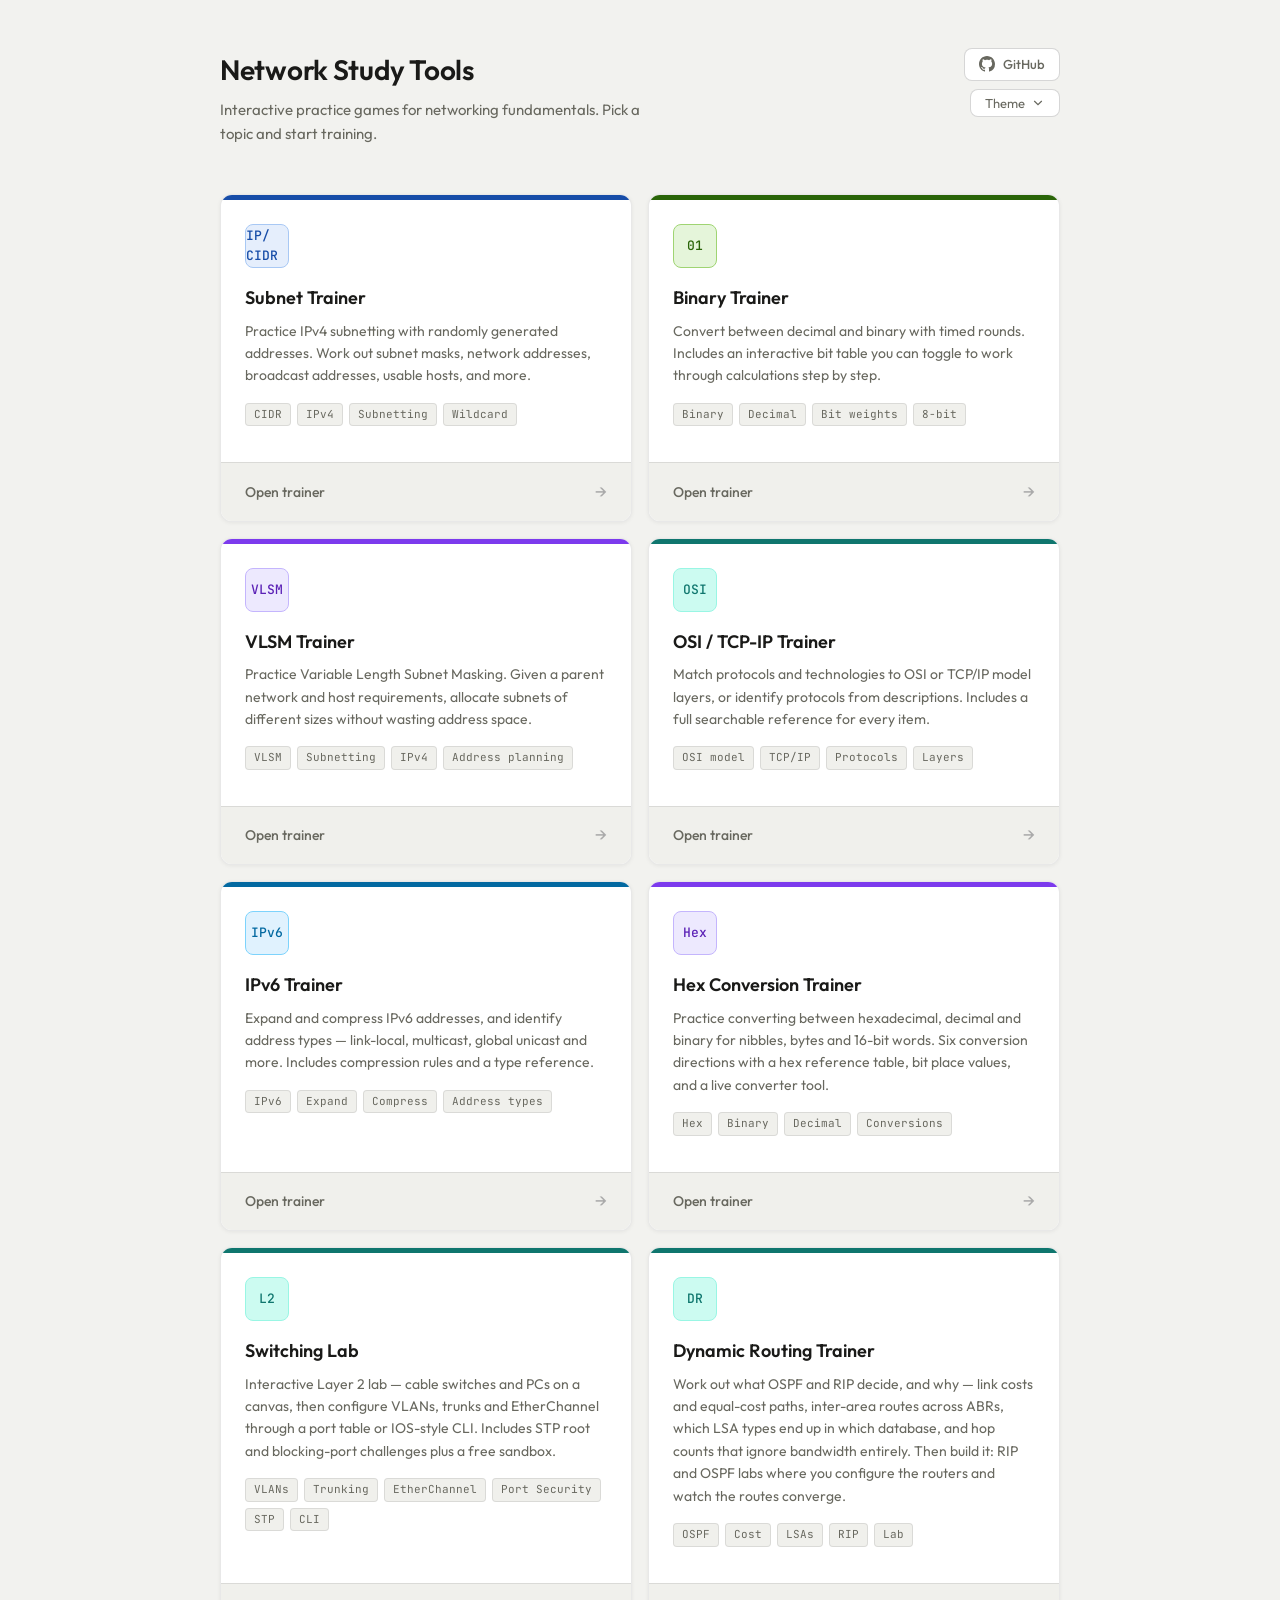
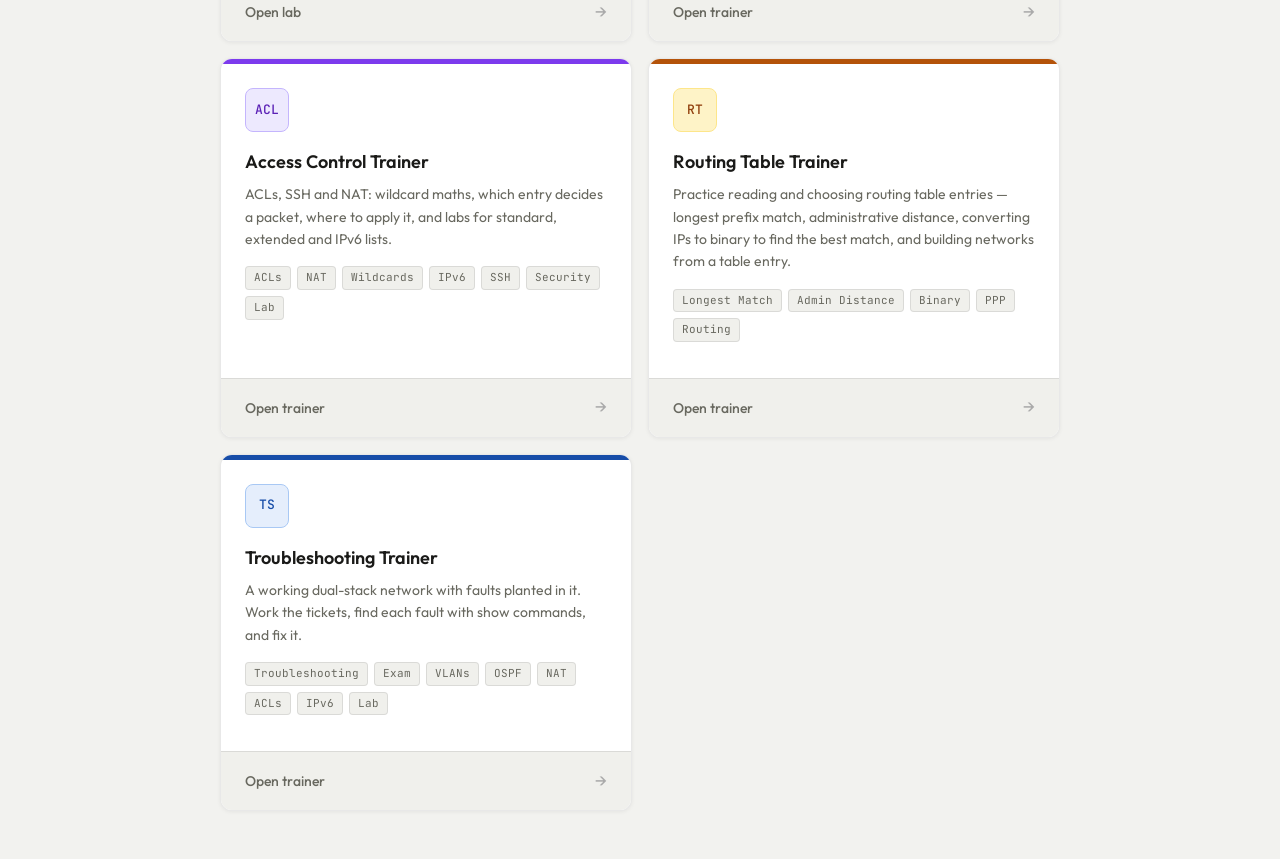
==== commit 0edbc0ae: "Add the Troubleshooting Trainer A working dual-stack exam network with faults planted in it. Each ro" ====
--- a/index.html
+++ b/index.html
@@ -276,6 +276,32 @@
             <span class="play-arrow">&#8594;</span>
           </div>
         </a>
+
+        <a href="troubleshooting.html" class="game-card">
+          <div class="card-accent blue"></div>
+          <div class="card-body">
+            <div class="card-icon blue">TS</div>
+            <div class="card-title">Troubleshooting Trainer</div>
+            <div class="card-desc">
+              A working dual-stack network with faults planted in it. Work the
+              tickets, find each fault with show commands, and fix it.
+            </div>
+            <div class="card-tags">
+              <span class="tag">Troubleshooting</span>
+              <span class="tag">Exam</span>
+              <span class="tag">VLANs</span>
+              <span class="tag">OSPF</span>
+              <span class="tag">NAT</span>
+              <span class="tag">ACLs</span>
+              <span class="tag">IPv6</span>
+              <span class="tag">Lab</span>
+            </div>
+          </div>
+          <div class="card-footer">
+            <span class="play-label">Open trainer</span>
+            <span class="play-arrow">&#8594;</span>
+          </div>
+        </a>
       </div>
     </div>
   </body>
--- a/styles.css
+++ b/styles.css
@@ -112,6 +112,15 @@
   --err-bdr:   #b22020;
 }
 
+/* ── Dropdown menus: one corner geometry ──
+   .theme-dd-menu, .opt-menu and .sel-menu are all radius var(--rl) with a
+   1px border and 6px of padding, and their rows (.theme-dd-item, .opt-row,
+   .sel-item) are concentric with that corner: inner radius = outer radius -
+   border - padding = 12 - 1 - 6 = 5px, written calc(var(--rl) - 7px) so it
+   follows --rl. A row with the same radius as its menu looks pinched at the
+   corners. Anything nested deeper than the corner curve reaches (e.g. the
+   pencil button inside a theme row, 8px in from a 5px corner) gets 0.
+   Change the menu padding and the 7px must change with it. */
 /* ── Global theme dropdown (injected by theme.js into #theme-toggle-slot on every page) ──
    Light / Dark / Sync with Device, mirroring the per-page "Options" dropdown's
    look (.opt-btn/.opt-menu/.opt-row) but sized to sit in the header next to
@@ -127,12 +136,12 @@
 .theme-dd-menu       { display: none; position: absolute; right: 0; top: calc(100% + 6px); width: 190px; background: var(--surface); border: 1px solid var(--border-m); border-radius: var(--rl); padding: 6px; z-index: 100; box-shadow: 0 4px 16px rgba(0,0,0,.10); }
 .theme-dd.open .theme-dd-menu { display: block; }
 .theme-dd-label      { font-size: 11px; letter-spacing: .07em; text-transform: uppercase; color: var(--text-t); padding: 6px 10px 4px; }
-.theme-dd-item       { display: flex; align-items: center; justify-content: space-between; gap: 8px; width: 100%; padding: 8px 10px; border: none; border-radius: var(--r); background: transparent; font-family: var(--font); font-size: 14px; color: var(--text); text-align: left; cursor: pointer; transition: background .12s; }
+.theme-dd-item       { display: flex; align-items: center; justify-content: space-between; gap: 8px; width: 100%; padding: 8px 10px; border: none; border-radius: calc(var(--rl) - 7px); background: transparent; font-family: var(--font); font-size: 14px; color: var(--text); text-align: left; cursor: pointer; transition: background .12s; }
 .theme-dd-item:hover { background: var(--surface-s); }
 .theme-dd-item.on    { color: var(--info-text); font-weight: 500; }
 .theme-dd-check      { width: 14px; height: 14px; stroke: currentColor; fill: none; stroke-width: 2.5; stroke-linecap: round; stroke-linejoin: round; flex-shrink: 0; }
 .theme-dd-item-icons { display: flex; align-items: center; gap: 4px; flex-shrink: 0; }
-.theme-dd-edit       { display: flex; align-items: center; justify-content: center; width: 22px; height: 22px; flex-shrink: 0; border: none; border-radius: 6px; background: transparent; color: var(--text-t); cursor: pointer; }
+.theme-dd-edit       { display: flex; align-items: center; justify-content: center; width: 22px; height: 22px; flex-shrink: 0; border: none; border-radius: 0; background: transparent; color: var(--text-t); cursor: pointer; }
 .theme-dd-edit:hover { background: var(--surface); color: var(--info-text); }
 .theme-dd-edit svg   { width: 13px; height: 13px; stroke: currentColor; fill: none; stroke-width: 2; stroke-linecap: round; stroke-linejoin: round; }
 
@@ -369,7 +378,7 @@
 .opt-menu          { display: none; position: absolute; right: 0; top: calc(100% + 6px); width: 220px; background: var(--surface); border: 1px solid var(--border-m); border-radius: var(--rl); padding: 6px; z-index: 100; box-shadow: 0 4px 16px rgba(0,0,0,.10); }
 .opt-menu.open     { display: block; }
 .opt-section-label { font-size: 11px; letter-spacing: .07em; text-transform: uppercase; color: var(--text-t); padding: 6px 10px 4px; }
-.opt-row           { display: flex; align-items: center; justify-content: space-between; padding: 8px 10px; border-radius: var(--r); transition: background .12s; cursor: pointer; }
+.opt-row           { display: flex; align-items: center; justify-content: space-between; padding: 8px 10px; border-radius: calc(var(--rl) - 7px); transition: background .12s; cursor: pointer; }
 .opt-row:hover     { background: var(--surface-s); }
 .opt-row-label     { font-size: 14px; color: var(--text); user-select: none; }
 
@@ -864,8 +873,8 @@
    page's own render function, which is the wrong place to go looking. The drill
    diagrams elsewhere (osDiagramHtml, summTopoHtml) sidestep it entirely by
    inlining these same styles on the <svg> they build. */
-#cable-svg, #rl-cable-svg, #rp-cable-svg, #ac-cable-svg  { position: absolute; inset: 0; width: 100%; height: 100%; z-index: 2; pointer-events: none; }
-#dev-layer, #rl-dev-layer, #rp-dev-layer, #ac-dev-layer  { position: absolute; inset: 0; }
+#cable-svg, #rl-cable-svg, #rp-cable-svg, #ac-cable-svg, #ts-cable-svg  { position: absolute; inset: 0; width: 100%; height: 100%; z-index: 2; pointer-events: none; }
+#dev-layer, #rl-dev-layer, #rp-dev-layer, #ac-dev-layer, #ts-dev-layer  { position: absolute; inset: 0; }
 .lab-hint    { font-size: 12px; color: var(--text-s); margin-top: .55rem; min-height: 16px; }
 
 /* cables */
@@ -997,6 +1006,17 @@
 .port-table select,
 .port-table input  { font-family: var(--mono); font-size: 12.5px; background: var(--surface-s); border: 1px solid var(--border-m); border-radius: 5px; padding: 3px 6px; color: var(--text); outline: none; width: 100%; max-width: 82px; }
 .port-table input:disabled { opacity: .4; }
+/* The open list of a native <select> is drawn by the browser — white on one,
+   grey on another, never translucent — so lab-shared.js swaps it for this
+   menu, the same surface as .opt-menu / .theme-dd-menu. The <select> itself
+   stays (value, onchange, keyboard), only its popup is replaced. option
+   colours are the fallback for keyboard users who open the native list. */
+.port-table select { max-width: 100px; }
+.port-table select option, .cfg-panel select option { background: var(--bg); color: var(--text); }
+.sel-menu       { position: fixed; z-index: 400; min-width: 90px; background: var(--surface); border: 1px solid var(--border-m); border-radius: var(--rl); padding: 6px; box-shadow: 0 4px 16px rgba(0,0,0,.18); }
+.sel-item       { display: block; width: 100%; padding: 5px 10px; border: none; border-radius: calc(var(--rl) - 7px); background: transparent; font-family: var(--mono); font-size: 12.5px; color: var(--text); text-align: left; white-space: nowrap; cursor: pointer; }
+.sel-item:hover { background: var(--surface-s); }
+.sel-item.on    { color: var(--info-text); font-weight: 500; }
 /* IP Routing's interface IP/mask columns (routing_game.html) hold real dotted-
    quad values — "255.255.255.255" measures ~127px in this font/size, well
    past the 82px default sized for switching_lab's short VLAN-ID/Ch-Grp
@@ -1172,7 +1192,7 @@
 .lab-card, .lab-canvas, .dev, .req-row, .cfg-panel, .port-table th,
 .port-table select, .port-table input, .cmd-table code, .vm-inp, .cli-note, .ping-out, .mono-inl,
 .rt-table, .rt-code, .bin-card, .cli-block, .ct-picker-hex-row, .opt-row,
-.ct-drawer-close, .ct-bgtype-btn, .qcard-pop-btn {
+.ct-drawer-close, .ct-bgtype-btn, .qcard-pop-btn, .sel-menu {
   backdrop-filter: var(--custom-blur, none);
   -webkit-backdrop-filter: var(--custom-blur, none);
 }
@@ -1208,7 +1228,7 @@
 .custom-card .rand-btn, .custom-card .custom-src-btn, .custom-card .custom-cls-btn,
 .afield .tip-ic, .afield .expl-box code,
 .theme-dd-menu .theme-dd-edit, .theme-dd-menu .theme-dd-item,
-.opt-menu .opt-row,
+.opt-menu .opt-row, .sel-menu .sel-item,
 .qcard .qcard-pop-btn,
 .ct-drawer .ct-picker-hex-row, .ct-drawer .ct-drawer-close, .ct-drawer .ct-bgtype-btn,
 .ct-drawer .btn {
